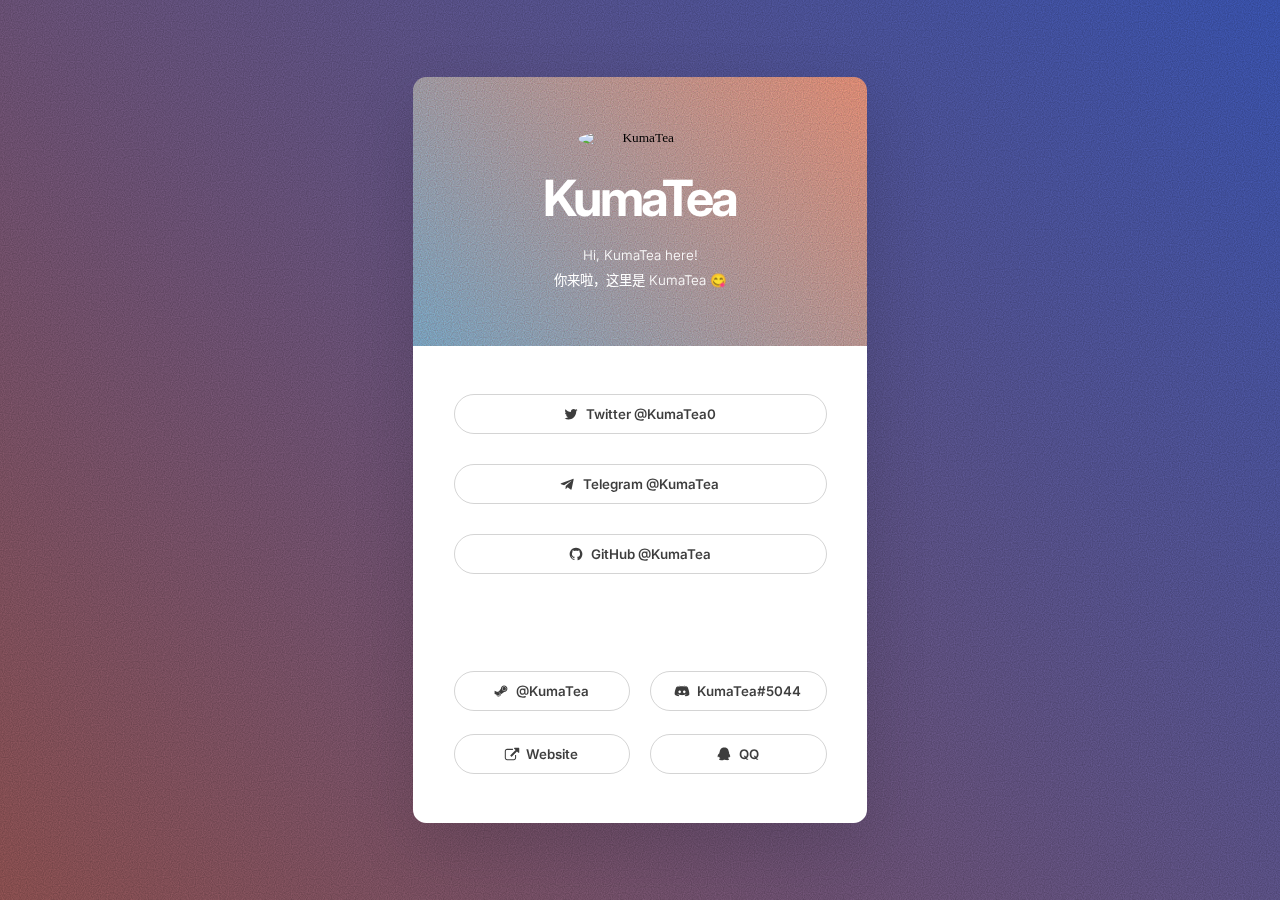
==== index.html @ 09ef8b60 "switch to portal" ====
<!DOCTYPE HTML>
<html lang="zh-cn">
<head>
  <title>KumaTea</title>
  <meta charset="utf-8"/>
  <meta name="viewport" content="width=device-width,initial-scale=1,user-scalable=no"/>
  <meta name="description" content="KumaTea's Homepage"/>
  <meta name="theme-color" content="#425FC7">
  <meta property="og:site_name" content="KumaTea"/>
  <meta property="og:title" content="KumaTea"/>
  <meta property="og:type" content="website"/>
  <meta property="og:description" content="KumaTea's Homepage"/>
  <meta property="og:image" content="res/card.jpg"/>
  <meta property="og:image:type" content="image/jpeg"/>
  <meta property="og:image:width" content="1280"/>
  <meta property="og:image:height" content="800"/>
  <meta property="og:url" content="https://maku.ml/"/>
  <meta property="twitter:card" content="summary_large_image"/>
  <link rel="apple-touch-icon" sizes="320x320" href="res/avatar.png"/>
  <link rel="apple-touch-icon-precomposed" sizes="320x320" href="res/avatar.png"/>
  <link rel="icon" type="image/png" sizes="320x320" href="res/avatar.png"/>
  <link rel="shortcut icon" href="res/favicon.ico"/>
  <link href="https://fonts.googleapis.com/css?family=Inter:600,600italic,700,700italic,300,300italic,400,400italic" rel="stylesheet" type="text/css"/>
  <link href="res/carrd.css" rel="stylesheet" type="text/css"/>
  <noscript>
    <style>
        body {
            overflow: auto !important;
        }

        body:after {
            display: none !important;
        }

        #main > .inner {
            opacity: 1.0 !important;
        }

        #main {
            opacity: 1.0 !important;
            -moz-transform: none !important;
            -webkit-transform: none !important;
            -ms-transform: none !important;
            transform: none !important;
            -moz-transition: none !important;
            -webkit-transition: none !important;
            -ms-transition: none !important;
            transition: none !important;
            -moz-filter: none !important;
            -webkit-filter: none !important;
            -ms-filter: none !important;
            filter: none !important;
        }
    </style>
  </noscript>
</head>
<body class="is-loading">
<svg xmlns="http://www.w3.org/2000/svg" version="1.1" xmlns:xlink="http://www.w3.org/1999/xlink" viewBox="0 0 40 40" display="none" width="0" height="0">
  <symbol id="icon-a3c" viewBox="0 0 40 40">
    <path d="M30.1,22.8c-0.1-0.1-0.3-0.2-0.5-0.2h-1.3c-0.2,0-0.3,0.1-0.5,0.2c-0.1,0.1-0.2,0.3-0.2,0.5v6.4c0,0.9-0.3,1.6-0.9,2.3 c-0.6,0.6-1.4,0.9-2.3,0.9H7.8c-0.9,0-1.6-0.3-2.3-0.9c-0.6-0.6-0.9-1.4-0.9-2.3V12.9c0-0.9,0.3-1.6,0.9-2.3C6.1,10,6.9,9.7,7.8,9.7 h14.1c0.2,0,0.3-0.1,0.5-0.2c0.1-0.1,0.2-0.3,0.2-0.5V7.8c0-0.2-0.1-0.3-0.2-0.5c-0.1-0.1-0.3-0.2-0.5-0.2H7.8c-1.6,0-3,0.6-4.1,1.7 S2,11.3,2,12.9v16.7c0,1.6,0.6,3,1.7,4.1c1.1,1.1,2.5,1.7,4.1,1.7h16.7c1.6,0,3-0.6,4.1-1.7c1.1-1.1,1.7-2.5,1.7-4.1v-6.4 C30.3,23,30.2,22.9,30.1,22.8z M37.6,5c-0.3-0.3-0.6-0.4-0.9-0.4H26.4c-0.3,0-0.6,0.1-0.9,0.4s-0.4,0.6-0.4,0.9s0.1,0.6,0.4,0.9 l3.5,3.5L16,23.4c-0.1,0.1-0.2,0.3-0.2,0.5s0.1,0.3,0.2,0.5l2.3,2.3c0.1,0.1,0.3,0.2,0.5,0.2c0.2,0,0.3-0.1,0.5-0.2l13.1-13.1 l3.5,3.5c0.3,0.3,0.6,0.4,0.9,0.4c0.3,0,0.6-0.1,0.9-0.4s0.4-0.6,0.4-0.9V5.9C38,5.5,37.9,5.2,37.6,5z"/>
  </symbol>
  <symbol id="icon-93f" viewBox="0 0 40 40">
    <path d="M28.8,33.3c0,0-1.1-1.4-2.1-2.6c4.1-1.2,5.7-3.8,5.7-3.8c-1.3,0.9-2.5,1.5-3.6,1.9c-1.6,0.7-3.1,1.1-4.6,1.4 c-3,0.6-5.8,0.4-8.2,0c-1.8-0.3-3.3-0.9-4.6-1.4c-0.7-0.3-1.5-0.6-2.3-1.1c-0.1-0.1-0.2-0.1-0.3-0.2c-0.1,0-0.1-0.1-0.1-0.1 c-0.6-0.3-0.9-0.5-0.9-0.5s1.5,2.5,5.5,3.7c-0.9,1.2-2.1,2.6-2.1,2.6c-7-0.2-9.6-4.8-9.6-4.8c0-10.1,4.5-18.4,4.5-18.4 c4.5-3.4,8.9-3.3,8.9-3.3l0.3,0.4c-5.7,1.6-8.3,4.1-8.3,4.1s0.7-0.4,1.9-0.9c3.4-1.5,6.1-1.9,7.2-2c0.2,0,0.3-0.1,0.5-0.1 C18.6,8.1,20.7,8,23,8.3c3,0.3,6.2,1.2,9.5,3c0,0-2.5-2.4-7.9-4l0.4-0.5c0,0,4.3-0.1,8.9,3.3c0,0,4.5,8.2,4.5,18.4 C38.5,28.5,35.8,33.1,28.8,33.3z M14.2,18.6c-1.8,0-3.2,1.6-3.2,3.5s1.5,3.5,3.2,3.5c1.8,0,3.2-1.6,3.2-3.5 C17.4,20.1,16,18.6,14.2,18.6z M25.7,18.6c-1.8,0-3.2,1.6-3.2,3.5s1.5,3.5,3.2,3.5c1.8,0,3.2-1.6,3.2-3.5S27.5,18.6,25.7,18.6z"/>
  </symbol>
  <symbol id="icon-907" viewBox="0 0 40 40">
    <path d="M36,20.3c0,3.5-1,6.6-3.1,9.4c-2,2.8-4.7,4.7-7.9,5.8c-0.4,0.1-0.6,0-0.8-0.1c-0.2-0.2-0.3-0.4-0.3-0.6v-4.4 c0-1.3-0.4-2.3-1.1-3c0.8-0.1,1.5-0.2,2.1-0.4c0.6-0.2,1.3-0.4,2-0.8c0.7-0.4,1.2-0.8,1.7-1.4c0.5-0.5,0.8-1.3,1.1-2.2 s0.4-2,0.4-3.1c0-1.7-0.5-3.1-1.6-4.3c0.5-1.3,0.5-2.7-0.2-4.2c-0.4-0.1-1,0-1.7,0.2c-0.7,0.3-1.4,0.6-1.9,0.9L24,12.5 c-1.3-0.4-2.6-0.5-4-0.5s-2.7,0.2-4,0.5c-0.2-0.2-0.5-0.3-0.9-0.6c-0.4-0.2-0.9-0.5-1.7-0.8c-0.8-0.3-1.4-0.4-1.8-0.3 c-0.6,1.6-0.7,3-0.1,4.2c-1.1,1.2-1.6,2.6-1.6,4.3c0,1.2,0.1,2.2,0.4,3.1s0.6,1.6,1.1,2.2s1,1,1.7,1.4c0.7,0.4,1.3,0.6,2,0.8 c0.6,0.2,1.3,0.3,2.1,0.4c-0.6,0.5-0.9,1.2-1,2.1c-0.3,0.1-0.6,0.2-0.9,0.3c-0.3,0.1-0.7,0.1-1.2,0.1c-0.5,0-0.9-0.1-1.4-0.4 c-0.5-0.3-0.8-0.7-1.2-1.3c-0.3-0.4-0.6-0.8-1-1.1c-0.4-0.3-0.8-0.4-1-0.5L9,26.5c-0.3,0-0.5,0-0.6,0.1c-0.1,0.1-0.1,0.1-0.1,0.2 c0,0.1,0.1,0.2,0.2,0.3c0.1,0.1,0.2,0.2,0.3,0.2l0.1,0.1c0.3,0.1,0.6,0.4,0.9,0.8s0.5,0.7,0.7,1.1l0.2,0.5c0.2,0.5,0.5,1,0.9,1.3 c0.4,0.3,0.9,0.5,1.4,0.6c0.5,0.1,1,0.1,1.4,0.1c0.5,0,0.9,0,1.2-0.1l0.5-0.1c0,0.5,0,1.1,0,1.9c0,0.7,0,1.1,0,1.1 c0,0.2-0.1,0.5-0.3,0.6c-0.2,0.2-0.5,0.2-0.8,0.1c-3.2-1.1-5.8-3-7.9-5.8S4,23.8,4,20.3c0-2.9,0.7-5.6,2.1-8S9.5,7.8,12,6.4 s5.1-2.1,8-2.1s5.6,0.7,8,2.1s4.4,3.4,5.8,5.8S36,17.4,36,20.3L36,20.3z"/>
  </symbol>
  <symbol id="icon-92c" viewBox="0 0 40 40">
    <path d="M8.4,18c-0.1-0.2-0.1-0.5-0.1-0.9c0-0.2,0.1-0.5,0.2-0.9s0.3-0.6,0.4-0.8c0-0.3,0-0.6,0.1-0.9c0.1-0.4,0.2-0.6,0.4-0.8 c0-1.7,0.6-3.4,1.7-5.2s2.4-3,3.9-3.7c1.7-0.8,3.6-1.2,5.8-1.2c1.6,0,3.2,0.3,4.8,1c0.6,0.3,1.1,0.5,1.6,0.9c0.5,0.3,0.9,0.7,1.3,1 c0.4,0.3,0.7,0.8,1,1.2c0.3,0.5,0.5,0.9,0.8,1.3c0.2,0.4,0.4,0.9,0.6,1.5s0.3,1.1,0.5,1.6c0.1,0.5,0.3,1.1,0.4,1.8l0,0.1 c0.7,1,1,1.9,1,2.7c0,0.2-0.1,0.4-0.2,0.7s-0.2,0.5-0.2,0.7c0,0,0,0,0,0.1c0,0,0,0.1,0.1,0.1s0,0.1,0,0.1c0.9,1.4,1.6,2.6,2.2,3.8 s0.8,2.4,0.8,3.7c0,0.5-0.1,1.1-0.3,1.8s-0.6,1-1,1c-0.1,0-0.2,0-0.3-0.1c-0.1-0.1-0.2-0.2-0.3-0.3s-0.2-0.3-0.3-0.5 c-0.1-0.2-0.2-0.3-0.3-0.5c-0.1-0.1-0.1-0.3-0.2-0.5s-0.1-0.3-0.2-0.3c0,0,0,0-0.1,0l-0.1,0.1c-0.7,1.8-1.5,3.2-2.4,4 c0.2,0.2,0.6,0.5,1.1,0.7s0.9,0.5,1.2,0.7c0.3,0.3,0.5,0.7,0.6,1.2c0,0,0,0.1-0.1,0.3c0,0.1-0.1,0.3-0.1,0.3 c-0.8,1.2-2.6,1.7-5.4,1.7c-0.6,0-1.3-0.1-2-0.2c-0.7-0.1-1.3-0.2-1.8-0.4s-1.1-0.3-1.9-0.5c-0.2-0.1-0.3-0.1-0.4-0.1 c-0.2,0-0.4-0.1-0.8-0.1c-0.4,0-0.6,0-0.7,0c-0.5,0.5-1.2,0.9-2.3,1.2s-2,0.4-3,0.4c-0.4,0-0.8,0-1.2,0c-0.4,0-1-0.1-1.7-0.2 c-0.7-0.1-1.3-0.2-1.8-0.4c-0.5-0.2-0.9-0.4-1.3-0.7c-0.4-0.3-0.6-0.7-0.6-1.1c0-0.5,0.1-0.8,0.2-1.1s0.4-0.5,0.7-0.9 c0.1,0,0.4-0.1,0.7-0.2c0.4-0.1,0.6-0.2,0.9-0.2c0,0,0.1,0,0.3,0c0,0,0,0,0-0.1l0-0.1c-0.6-0.1-1.2-0.8-1.9-1.9s-1.1-2.1-1.3-2.8 l-0.1-0.1c0,0-0.1,0.1-0.2,0.4c-0.2,0.5-0.5,0.9-1,1.3s-0.9,0.6-1.4,0.7h0c0,0-0.1,0-0.1-0.1c0-0.1-0.1-0.1-0.1-0.1 c-0.3-0.6-0.4-1.2-0.4-1.8C3.9,23,5.4,20.2,8.4,18L8.4,18z"/>
  </symbol>
  <symbol id="icon-923" viewBox="0 0 40 40">
    <path d="M32.3,14.4c0,1.2-0.4,2.2-1.3,3.1s-1.9,1.3-3.1,1.3s-2.2-0.4-3.1-1.3c-0.9-0.9-1.3-1.9-1.3-3.1s0.4-2.2,1.3-3.1 c0.9-0.9,1.9-1.3,3.1-1.3s2.2,0.4,3.1,1.3S32.3,13.2,32.3,14.4z M18.5,27.6c0-1.2-0.4-2.3-1.3-3.2c-0.9-0.9-1.9-1.3-3.2-1.3 c-0.3,0-0.6,0-1,0.1l1.9,0.8c0.9,0.4,1.6,1,2,1.9c0.4,0.9,0.4,1.8,0,2.7c-0.4,0.9-1,1.6-1.9,1.9c-0.9,0.4-1.8,0.4-2.7,0 c-0.3-0.1-0.6-0.2-1.1-0.4c-0.5-0.2-0.9-0.3-1.1-0.4c0.4,0.7,0.9,1.3,1.6,1.7c0.7,0.4,1.5,0.7,2.3,0.7c1.2,0,2.3-0.4,3.2-1.3 C18.1,29.9,18.5,28.9,18.5,27.6L18.5,27.6z M33.3,14.4c0-1.5-0.5-2.8-1.6-3.8C30.7,9.5,29.4,9,27.9,9c-1.5,0-2.8,0.5-3.9,1.6 c-1.1,1.1-1.6,2.3-1.6,3.8c0,1.5,0.5,2.8,1.6,3.9c1.1,1.1,2.4,1.6,3.9,1.6c1.5,0,2.8-0.5,3.8-1.6C32.8,17.2,33.3,15.9,33.3,14.4z M36,14.4c0,2.2-0.8,4.2-2.4,5.7c-1.6,1.6-3.5,2.4-5.7,2.4l-7.8,5.7c-0.1,1.5-0.8,2.8-1.9,3.9s-2.5,1.6-4.1,1.6 c-1.4,0-2.7-0.5-3.8-1.4s-1.8-2-2.1-3.4L4,27.3v-7.7l6.9,2.8c0.9-0.6,2-0.9,3.1-0.9c0.2,0,0.4,0,0.6,0l5.1-7.3 c0-2.2,0.8-4.1,2.4-5.7s3.5-2.4,5.7-2.4c2.2,0,4.2,0.8,5.7,2.4C35.2,10.3,36,12.2,36,14.4z"/>
  </symbol>
  <symbol id="icon-944" viewBox="0 0 40 40">
    <path d="M34,9.6l-4.9,22.9c-0.3,1.6-1.3,2-2.7,1.2L19,28.3l-3.6,3.5c-0.3,0.4-0.7,0.8-1.5,0.8l0.4-7.6l0,0l-0.1,0 l13.9-12.4c0.7-0.6-0.1-0.8-0.9-0.3L10.2,22.9l-7.4-2.3c-1.7-0.4-1.7-1.6,0.3-2.3l28.8-11C33.2,6.7,34.5,7.6,34,9.6z"/>
  </symbol>
  <symbol id="icon-905" viewBox="0 0 40 40">
    <path d="M36.3,10.2c-1,1.3-2.1,2.5-3.4,3.5c0,0.2,0,0.4,0,1c0,1.7-0.2,3.6-0.9,5.3c-0.6,1.7-1.2,3.5-2.4,5.1 c-1.1,1.5-2.3,3.1-3.7,4.3c-1.4,1.2-3.3,2.3-5.3,3c-2.1,0.8-4.2,1.2-6.6,1.2c-3.6,0-7-1-10.2-3c0.4,0,1.1,0.1,1.5,0.1 c3.1,0,5.9-1,8.2-2.9c-1.4,0-2.7-0.4-3.8-1.3c-1.2-1-1.9-2-2.2-3.3c0.4,0.1,1,0.1,1.2,0.1c0.6,0,1.2-0.1,1.7-0.2 c-1.4-0.3-2.7-1.1-3.7-2.3s-1.4-2.6-1.4-4.2v-0.1c1,0.6,2,0.9,3,0.9c-1-0.6-1.5-1.3-2.2-2.4c-0.6-1-0.9-2.1-0.9-3.3s0.3-2.3,1-3.4 c1.5,2.1,3.6,3.6,6,4.9s4.9,2,7.6,2.1c-0.1-0.6-0.1-1.1-0.1-1.4c0-1.8,0.8-3.5,2-4.7c1.2-1.2,2.9-2,4.7-2c2,0,3.6,0.8,4.8,2.1 c1.4-0.3,2.9-0.9,4.2-1.5c-0.4,1.5-1.4,2.7-2.9,3.6C33.8,11.2,35.1,10.9,36.3,10.2L36.3,10.2z"/>
  </symbol>
</svg>
<div id="wrapper">
  <div id="main">
    <div class="inner">
      <div id="container01" class="container default full">
        <div class="wrapper">
          <div class="inner">
            <div id="image01" class="image"><img src="res/avatar.jpg" alt="KumaTea"/>
            </div>
            <h1 id="text01">KumaTea</h1>
            <p id="text02"><span>Hi, KumaTea here!</span><br/> <span>你来啦，这里是 KumaTea 😋</span></p></div>
        </div>
      </div>
      <div id="container03" class="container default full">
        <div class="wrapper">
          <div class="inner">
            <ul id="buttons02" class="style1 buttons">
              <li><a href="https://twitter.com/KumaTea0" target="_blank" class="button n01">
                <svg>
                  <use xlink:href="#icon-905"></use>
                </svg>
                <span class="label">Twitter @KumaTea0</span></a></li>
            </ul>
            <ul id="buttons01" class="style1 buttons">
              <li><a href="tg.html" target="_blank" class="button n01">
                <svg>
                  <use xlink:href="#icon-944"></use>
                </svg>
                <span class="label">Telegram @KumaTea</span></a></li>
            </ul>
            <ul id="buttons03" class="style1 buttons">
              <li><a href="https://github.com/KumaTea" target="_blank" class="button n01">
                <svg>
                  <use xlink:href="#icon-907"></use>
                </svg>
                <span class="label">GitHub @KumaTea</span></a></li>
            </ul>
          </div>
        </div>
      </div>
      <div id="container02" class="container columns full">
        <div class="wrapper">
          <div class="inner">
            <div>
              <ul id="buttons04" class="style1 buttons">
                <li><a href="https://steamcommunity.com/id/KumaTea" target="_blank" class="button n01">
                  <svg>
                    <use xlink:href="#icon-923"></use>
                  </svg>
                  <span class="label">@KumaTea</span></a></li>
              </ul>
              <ul id="buttons07" class="style1 buttons">
                <li><a href="https://www.maku.ml" target="_blank" class="button n01">
                  <svg>
                    <use xlink:href="#icon-a3c"></use>
                  </svg>
                  <span class="label">Website</span></a></li>
              </ul>
            </div>
            <div>
              <ul id="buttons05" class="style1 buttons">
                <li><a href="https://discord.com/app" target="_blank" class="button n01">
                  <svg>
                    <use xlink:href="#icon-93f"></use>
                  </svg>
                  <span class="label">KumaTea#5044</span></a></li>
              </ul>
              <ul id="buttons06" class="style1 buttons">
                <li><a href="https://qq.maku.ml/" target="_blank" class="button n01">
                  <svg>
                    <use xlink:href="#icon-92c"></use>
                  </svg>
                  <span class="label">QQ</span></a></li>
              </ul>
            </div>
          </div>
        </div>
      </div>
      <!--  <p id="credits"><a href="https://carrd.co">( Made with Carrd )</a></p> -->
    </div>
  </div>
</div>
<script src="res/carrd.js"></script>
</body>
</html>
---- res/carrd.css ----
html, body, div, span, applet, object, iframe, h1, h2, h3, h4, h5, h6, p, blockquote, pre, a, abbr, acronym, address, big, cite, code, del, dfn, em, img, ins, kbd, q, s, samp, small, strike, strong, sub, sup, tt, var, b, u, i, center, dl, dt, dd, ol, ul, li, fieldset, form, label, legend, table, caption, tbody, tfoot, thead, tr, th, td, article, aside, canvas, details, embed, figure, figcaption, footer, header, hgroup, menu, nav, output, ruby, section, summary, time, mark, audio, video {
        margin: 0;
        padding: 0;
        border: 0;
        font-size: 100%;
        font: inherit;
        vertical-align: baseline;
    }

    article, aside, details, figcaption, figure, footer, header, hgroup, menu, nav, section {
        display: block;
    }

    body {
        line-height: 1;
    }

    ol, ul {
        list-style: none;
    }

    blockquote, q {
        quotes: none;
    }

    blockquote:before, blockquote:after, q:before, q:after {
        content: '';
        content: none;
    }

    table {
        border-collapse: collapse;
        border-spacing: 0;
    }

    body {
        -webkit-text-size-adjust: none
    }

    mark {
        background-color: transparent;
        color: inherit
    }

    input::-moz-focus-inner {
        border: 0;
        padding: 0
    }

    input[type="text"], input[type="email"], select, textarea {
        -moz-appearance: none;
        -webkit-appearance: none;
        -ms-appearance: none;
        appearance: none
    }

    *, *:before, *:after {
        box-sizing: border-box;
    }

    body {
        min-width: 320px;
        min-height: 100vh;
        line-height: 1.0;
        word-wrap: break-word;
        overflow-x: hidden;
    }

    u {
        text-decoration: underline;
    }

    strong {
        color: inherit;
        font-weight: bolder;
    }

    em {
        font-style: italic;
    }

    code {
        font-family: 'Lucida Console', 'Courier New', monospace;
        font-weight: normal;
        text-indent: 0;
        letter-spacing: 0;
        font-size: 0.9em;
        margin: 0 0.25em;
        padding: 0.25em 0.5em;
        background-color: rgba(144, 144, 144, 0.25);
        border-radius: 0.25em;
    }

    mark {
        background-color: rgba(144, 144, 144, 0.25);
    }

    a {
        -moz-transition: color 0.25s ease, background-color 0.25s ease, border-color 0.25s ease;
        -webkit-transition: color 0.25s ease, background-color 0.25s ease, border-color 0.25s ease;
        -ms-transition: color 0.25s ease, background-color 0.25s ease, border-color 0.25s ease;
        transition: color 0.25s ease, background-color 0.25s ease, border-color 0.25s ease;
        color: inherit;
        text-decoration: underline;
    }

    s {
        text-decoration: line-through;
    }

    body:before {
        content: '';
        display: block;
        background-attachment: scroll;
        position: fixed;
        top: 0;
        left: 0;
        width: 100vw;
        height: 100vh;
        z-index: 0;
        -moz-pointer-events: none;
        -webkit-pointer-events: none;
        -ms-pointer-events: none;
        pointer-events: none;
        -moz-transform: scale(1);
        -webkit-transform: scale(1);
        -ms-transform: scale(1);
        transform: scale(1);
        background-image: url('data:image/svg+xml;charset=utf8,%3Csvg%20viewBox%3D%220%200%20512%20512%22%20width%3D%22512%22%20height%3D%22512%22%20version%3D%221.1%22%20xmlns%3D%22http%3A%2F%2Fwww.w3.org%2F2000%2Fsvg%22%3E%3Cfilter%20id%3D%22noise%22%3E%3CfeTurbulence%20type%3D%22fractalNoise%22%20baseFrequency%3D%220.875%22%20result%3D%22noise%22%20%2F%3E%3CfeColorMatrix%20type%3D%22matrix%22%20values%3D%220%200%200%200%200%200%200%200%200%200%200%200%200%200%200%200%200%200%200.328125%200%22%20%2F%3E%3C%2Ffilter%3E%3Crect%20filter%3D%22url%28%23noise%29%22%20x%3D%220%22%20y%3D%220%22%20width%3D%22512%22%20height%3D%22512%22%20fill%3D%22transparent%22%20opacity%3D%221%22%20%2F%3E%3C%2Fsvg%3E'), linear-gradient(45deg, #A15C5C 0%, #425FC7 100%);
        background-size: 512px, auto;
        background-position: center, 0% 0%;
        background-repeat: repeat, repeat;
    }

    body:after {
        display: block;
        content: '';
        position: fixed;
        top: 0;
        left: 0;
        width: 100%;
        height: 100%;
        background-color: #3D4A59;
        z-index: 1;
        opacity: 0;
        visibility: hidden;
        -moz-transition: opacity 1s ease-in-out 0s, visibility 1s 0s;
        -webkit-transition: opacity 1s ease-in-out 0s, visibility 1s 0s;
        -ms-transition: opacity 1s ease-in-out 0s, visibility 1s 0s;
        transition: opacity 1s ease-in-out 0s, visibility 1s 0s;
        -moz-transform: scale(1);
        -webkit-transform: scale(1);
        -ms-transform: scale(1);
        transform: scale(1);
    }

    body.is-loading:after {
        opacity: 1;
        visibility: visible;
    }

    html {
        font-size: 14pt;
    }

    #wrapper {
        -webkit-overflow-scrolling: touch;
        display: flex;
        -moz-flex-direction: column;
        -webkit-flex-direction: column;
        -ms-flex-direction: column;
        flex-direction: column;
        -moz-align-items: center;
        -webkit-align-items: center;
        -ms-align-items: center;
        align-items: center;
        -moz-justify-content: center;
        -webkit-justify-content: center;
        -ms-justify-content: center;
        justify-content: center;
        min-height: 100vh;
        position: relative;
        z-index: 2;
        overflow: hidden;
        padding: 1.5rem 1.5rem 1.5rem 1.5rem;
    }

    #main {
        display: flex;
        position: relative;
        max-width: 100%;
        z-index: 1;
        -moz-align-items: center;
        -webkit-align-items: center;
        -ms-align-items: center;
        align-items: center;
        -moz-justify-content: center;
        -webkit-justify-content: center;
        -ms-justify-content: center;
        justify-content: center;
        -moz-flex-grow: 0;
        -webkit-flex-grow: 0;
        -ms-flex-grow: 0;
        flex-grow: 0;
        -moz-flex-shrink: 0;
        -webkit-flex-shrink: 0;
        -ms-flex-shrink: 0;
        flex-shrink: 0;
        text-align: left;
        background-color: transparent;
        box-shadow: 0rem 1.75rem 4.875rem 0rem rgba(0, 0, 0, 0.122);
        border-radius: 1rem 1rem 1rem 1rem;
        -moz-transition: opacity 1s ease 0s, -moz-transform 1s ease 0s;
        -webkit-transition: opacity 1s ease 0s, -webkit-transform 1s ease 0s;
        -ms-transition: opacity 1s ease 0s, -ms-transform 1s ease 0s;
        transition: opacity 1s ease 0s, transform 1s ease 0s;
    }

    #main > .inner {
        position: relative;
        z-index: 1;
        border-radius: inherit;
        padding: 3rem 3rem;
        max-width: 100%;
        width: 34rem;
    }

    #main > .inner > * {
        margin-top: 0rem;
        margin-bottom: 0rem;
    }

    #main > .inner > :first-child {
        margin-top: 0 !important;
    }

    #main > .inner > :last-child {
        margin-bottom: 0 !important;
    }

    #main > .inner > .full {
        margin-left: calc(-3rem);
        width: calc(100% + 6rem + 0.4725px);
        max-width: calc(100% + 6rem + 0.4725px);
    }

    #main > .inner > .full:first-child {
        margin-top: -3rem !important;
        border-top-left-radius: inherit;
        border-top-right-radius: inherit;
    }

    #main > .inner > .full:last-child {
        margin-bottom: -3rem !important;
        border-bottom-left-radius: inherit;
        border-bottom-right-radius: inherit;
    }

    #main > .inner > .full.screen {
        width: 100vw;
        max-width: 100vw;
        position: relative;
        border-radius: 0 !important;
        left: 50%;
        right: auto;
        margin-left: -50vw;
    }

    body.is-loading #main {
        opacity: 0;
        -moz-transform: translateY(1.5rem);
        -webkit-transform: translateY(1.5rem);
        -ms-transform: translateY(1.5rem);
        transform: translateY(1.5rem);
    }

    body.is-instant #main, body.is-instant #main > .inner > *, body.is-instant #main > .inner > section > * {
        -moz-transition: none !important;
        -webkit-transition: none !important;
        -ms-transition: none !important;
        transition: none !important;
    }

    body.is-instant:after {
        display: none !important;
        -moz-transition: none !important;
        -webkit-transition: none !important;
        -ms-transition: none !important;
        transition: none !important;
    }

    .container {
        position: relative;
    }

    .container > .wrapper {
        vertical-align: top;
        position: relative;
        max-width: 100%;
        border-radius: inherit;
    }

    .container > .wrapper > .inner {
        vertical-align: top;
        position: relative;
        max-width: 100%;
        border-radius: inherit;
    }

    #main .container.full:first-child > .wrapper {
        border-top-left-radius: inherit;
        border-top-right-radius: inherit;
    }

    #main .container.full:last-child > .wrapper {
        border-bottom-left-radius: inherit;
        border-bottom-right-radius: inherit;
    }

    #main .container.full:first-child > .wrapper > .inner {
        border-top-left-radius: inherit;
        border-top-right-radius: inherit;
    }

    #main .container.full:last-child > .wrapper > .inner {
        border-bottom-left-radius: inherit;
        border-bottom-right-radius: inherit;
    }

    #container01 > .wrapper > .inner {
        text-align: center;
        padding: 4rem 3rem;
    }

    #container01 {
        display: flex;
        width: 100%;
        -moz-align-items: center;
        -webkit-align-items: center;
        -ms-align-items: center;
        align-items: center;
        -moz-justify-content: center;
        -webkit-justify-content: center;
        -ms-justify-content: center;
        justify-content: center;
        background-image: url('data:image/svg+xml;charset=utf8,%3Csvg%20viewBox%3D%220%200%20512%20512%22%20width%3D%22512%22%20height%3D%22512%22%20version%3D%221.1%22%20xmlns%3D%22http%3A%2F%2Fwww.w3.org%2F2000%2Fsvg%22%3E%3Cfilter%20id%3D%22noise%22%3E%3CfeTurbulence%20type%3D%22fractalNoise%22%20baseFrequency%3D%220.875%22%20result%3D%22noise%22%20%2F%3E%3CfeColorMatrix%20type%3D%22matrix%22%20values%3D%220.2890625%200%200%200%200%200%200.125%200%200%200%200%200%200.125%200%200%200%200%200%200.52734375%200%22%20%2F%3E%3C%2Ffilter%3E%3Crect%20filter%3D%22url%28%23noise%29%22%20x%3D%220%22%20y%3D%220%22%20width%3D%22512%22%20height%3D%22512%22%20fill%3D%22transparent%22%20opacity%3D%221%22%20%2F%3E%3C%2Fsvg%3E'), linear-gradient(45deg, #7DBEE3 0%, #FFA082 100%);
        background-size: 512px, cover;
        background-position: center, 0% 0%;
        background-repeat: repeat, repeat;
    }

    #container01 > .wrapper {
        width: 100%;
        max-width: 34rem;
    }

    #container01.default > .wrapper > .inner > * {
        margin-top: 1.25rem;
        margin-bottom: 1.25rem;
    }

    #container01.default > .wrapper > .inner > *:first-child {
        margin-top: 0 !important;
    }

    #container01.default > .wrapper > .inner > *:last-child {
        margin-bottom: 0 !important;
    }

    #container01.columns > .wrapper > .inner {
        -moz-flex-wrap: wrap;
        -webkit-flex-wrap: wrap;
        -ms-flex-wrap: wrap;
        flex-wrap: wrap;
        display: flex;
        -moz-align-items: flex-start;
        -webkit-align-items: flex-start;
        -ms-align-items: flex-start;
        align-items: flex-start;
    }

    #container01.columns > .wrapper > .inner > * {
        -moz-flex-shrink: 0;
        -webkit-flex-shrink: 0;
        -ms-flex-shrink: 0;
        flex-shrink: 0;
        -moz-flex-grow: 0;
        -webkit-flex-grow: 0;
        -ms-flex-grow: 0;
        flex-grow: 0;
        max-width: 100%;
        padding: 0 0 0 2rem;
    }

    #container01.columns > .wrapper > .inner > * > * {
        margin-top: 1.25rem;
        margin-bottom: 1.25rem;
    }

    #container01.columns > .wrapper > .inner > * > *:first-child {
        margin-top: 0 !important;
    }

    #container01.columns > .wrapper > .inner > * > *:last-child {
        margin-bottom: 0 !important;
    }

    #container01.columns > .wrapper > .inner > *:first-child {
        margin-left: -2rem;
    }

    #container01.default > .wrapper > .inner > .full {
        margin-left: calc(-3rem);
        width: calc(100% + 6rem + 0.4725px);
        max-width: none;
    }

    #container01.default > .wrapper > .inner > .full:first-child {
        margin-top: -4rem !important;
        border-top-left-radius: inherit;
        border-top-right-radius: inherit;
    }

    #container01.default > .wrapper > .inner > .full:last-child {
        margin-bottom: -4rem !important;
        border-bottom-left-radius: inherit;
        border-bottom-right-radius: inherit;
    }

    #container01.columns > .wrapper > .inner > div > .full {
        margin-left: calc(-1rem);
        width: calc(100% + 2rem + 0.4725px);
        max-width: none;
    }

    #container01.columns > .wrapper > .inner > div:first-child > .full {
        margin-left: calc(-3rem);
        width: calc(100% + 4rem + 0.4725px);
    }

    #container01.columns > .wrapper > .inner > div:last-child > .full {
        width: calc(100% + 4rem + 0.4725px);
    }

    #container01.columns > .wrapper > .inner > div > .full:first-child {
        margin-top: calc(-4rem) !important;
    }

    #container01.columns > .wrapper > .inner > div > .full:last-child {
        margin-bottom: calc(-4rem) !important;
    }

    #container01.columns > .wrapper > .inner > div:first-child, #container01.columns > .wrapper > .inner > div:first-child > .full:first-child {
        border-top-left-radius: inherit;
    }

    #container01.columns > .wrapper > .inner > div:last-child, #container01.columns > .wrapper > .inner > div:last-child > .full:first-child {
        border-top-right-radius: inherit;
    }

    #container01.columns > .wrapper > .inner > .full {
        align-self: stretch;
    }

    #container01.columns > .wrapper > .inner > .full:first-child {
        border-top-left-radius: inherit;
        border-bottom-left-radius: inherit;
    }

    #container01.columns > .wrapper > .inner > .full:last-child {
        border-top-right-radius: inherit;
        border-bottom-right-radius: inherit;
    }

    #container01.columns > .wrapper > .inner > .full > .full:first-child:last-child {
        height: calc(100% + 8rem);
        border-radius: inherit;
    }

    #container01.columns > .wrapper > .inner > .full > .full:first-child:last-child > * {
        position: absolute;
        width: 100%;
        height: 100%;
        border-radius: inherit;
    }

    #container01.columns > .wrapper > .inner > .full > .full:first-child:last-child > * > * {
        height: 100%;
        border-radius: inherit;
    }

    #container03 > .wrapper > .inner {
        padding: 3rem 3rem;
    }

    #container03 {
        display: flex;
        width: 100%;
        -moz-align-items: center;
        -webkit-align-items: center;
        -ms-align-items: center;
        align-items: center;
        -moz-justify-content: center;
        -webkit-justify-content: center;
        -ms-justify-content: center;
        justify-content: center;
        background-color: #FFFFFF;
    }

    #container03 > .wrapper {
        width: 100%;
        max-width: 34rem;
    }

    #container03.default > .wrapper > .inner > * {
        margin-top: 1rem;
        margin-bottom: 1rem;
    }

    #container03.default > .wrapper > .inner > *:first-child {
        margin-top: 0 !important;
    }

    #container03.default > .wrapper > .inner > *:last-child {
        margin-bottom: 0 !important;
    }

    #container03.columns > .wrapper > .inner {
        -moz-flex-wrap: wrap;
        -webkit-flex-wrap: wrap;
        -ms-flex-wrap: wrap;
        flex-wrap: wrap;
        display: flex;
        -moz-align-items: flex-start;
        -webkit-align-items: flex-start;
        -ms-align-items: flex-start;
        align-items: flex-start;
    }

    #container03.columns > .wrapper > .inner > * {
        -moz-flex-shrink: 0;
        -webkit-flex-shrink: 0;
        -ms-flex-shrink: 0;
        flex-shrink: 0;
        -moz-flex-grow: 0;
        -webkit-flex-grow: 0;
        -ms-flex-grow: 0;
        flex-grow: 0;
        max-width: 100%;
        padding: 0 0 0 1.25rem;
    }

    #container03.columns > .wrapper > .inner > * > * {
        margin-top: 1rem;
        margin-bottom: 1rem;
    }

    #container03.columns > .wrapper > .inner > * > *:first-child {
        margin-top: 0 !important;
    }

    #container03.columns > .wrapper > .inner > * > *:last-child {
        margin-bottom: 0 !important;
    }

    #container03.columns > .wrapper > .inner > *:first-child {
        margin-left: -1.25rem;
    }

    #container03.default > .wrapper > .inner > .full {
        margin-left: calc(-3rem);
        width: calc(100% + 6rem + 0.4725px);
        max-width: none;
    }

    #container03.default > .wrapper > .inner > .full:first-child {
        margin-top: -3rem !important;
        border-top-left-radius: inherit;
        border-top-right-radius: inherit;
    }

    #container03.default > .wrapper > .inner > .full:last-child {
        margin-bottom: -3rem !important;
        border-bottom-left-radius: inherit;
        border-bottom-right-radius: inherit;
    }

    #container03.columns > .wrapper > .inner > div > .full {
        margin-left: calc(-0.625rem);
        width: calc(100% + 1.25rem + 0.4725px);
        max-width: none;
    }

    #container03.columns > .wrapper > .inner > div:first-child > .full {
        margin-left: calc(-3rem);
        width: calc(100% + 3.625rem + 0.4725px);
    }

    #container03.columns > .wrapper > .inner > div:last-child > .full {
        width: calc(100% + 3.625rem + 0.4725px);
    }

    #container03.columns > .wrapper > .inner > div > .full:first-child {
        margin-top: calc(-3rem) !important;
    }

    #container03.columns > .wrapper > .inner > div > .full:last-child {
        margin-bottom: calc(-3rem) !important;
    }

    #container03.columns > .wrapper > .inner > div:first-child, #container03.columns > .wrapper > .inner > div:first-child > .full:first-child {
        border-top-left-radius: inherit;
    }

    #container03.columns > .wrapper > .inner > div:last-child, #container03.columns > .wrapper > .inner > div:last-child > .full:first-child {
        border-top-right-radius: inherit;
    }

    #container03.columns > .wrapper > .inner > .full {
        align-self: stretch;
    }

    #container03.columns > .wrapper > .inner > .full:first-child {
        border-top-left-radius: inherit;
        border-bottom-left-radius: inherit;
    }

    #container03.columns > .wrapper > .inner > .full:last-child {
        border-top-right-radius: inherit;
        border-bottom-right-radius: inherit;
    }

    #container03.columns > .wrapper > .inner > .full > .full:first-child:last-child {
        height: calc(100% + 6rem);
        border-radius: inherit;
    }

    #container03.columns > .wrapper > .inner > .full > .full:first-child:last-child > * {
        position: absolute;
        width: 100%;
        height: 100%;
        border-radius: inherit;
    }

    #container03.columns > .wrapper > .inner > .full > .full:first-child:last-child > * > * {
        height: 100%;
        border-radius: inherit;
    }

    #container02 > .wrapper > .inner {
        padding: 3rem 3rem;
    }

    #container02 {
        display: flex;
        width: 100%;
        -moz-align-items: center;
        -webkit-align-items: center;
        -ms-align-items: center;
        align-items: center;
        -moz-justify-content: center;
        -webkit-justify-content: center;
        -ms-justify-content: center;
        justify-content: center;
        background-color: #FFFFFF;
    }

    #container02 > .wrapper {
        width: 100%;
        max-width: 34rem;
    }

    #container02.default > .wrapper > .inner > * {
        margin-top: 0.5rem;
        margin-bottom: 0.5rem;
    }

    #container02.default > .wrapper > .inner > *:first-child {
        margin-top: 0 !important;
    }

    #container02.default > .wrapper > .inner > *:last-child {
        margin-bottom: 0 !important;
    }

    #container02.columns > .wrapper > .inner {
        -moz-flex-wrap: wrap;
        -webkit-flex-wrap: wrap;
        -ms-flex-wrap: wrap;
        flex-wrap: wrap;
        display: flex;
        -moz-align-items: flex-start;
        -webkit-align-items: flex-start;
        -ms-align-items: flex-start;
        align-items: flex-start;
    }

    #container02.columns > .wrapper > .inner > * {
        -moz-flex-shrink: 0;
        -webkit-flex-shrink: 0;
        -ms-flex-shrink: 0;
        flex-shrink: 0;
        -moz-flex-grow: 0;
        -webkit-flex-grow: 0;
        -ms-flex-grow: 0;
        flex-grow: 0;
        max-width: 100%;
        padding: 0 0 0 1.5rem;
    }

    #container02.columns > .wrapper > .inner > * > * {
        margin-top: 0.5rem;
        margin-bottom: 0.5rem;
    }

    #container02.columns > .wrapper > .inner > * > *:first-child {
        margin-top: 0 !important;
    }

    #container02.columns > .wrapper > .inner > * > *:last-child {
        margin-bottom: 0 !important;
    }

    #container02.columns > .wrapper > .inner > *:first-child {
        margin-left: -1.5rem;
    }

    #container02.default > .wrapper > .inner > .full {
        margin-left: calc(-3rem);
        width: calc(100% + 6rem + 0.4725px);
        max-width: none;
    }

    #container02.default > .wrapper > .inner > .full:first-child {
        margin-top: -3rem !important;
        border-top-left-radius: inherit;
        border-top-right-radius: inherit;
    }

    #container02.default > .wrapper > .inner > .full:last-child {
        margin-bottom: -3rem !important;
        border-bottom-left-radius: inherit;
        border-bottom-right-radius: inherit;
    }

    #container02.columns > .wrapper > .inner > div > .full {
        margin-left: calc(-0.75rem);
        width: calc(100% + 1.5rem + 0.4725px);
        max-width: none;
    }

    #container02.columns > .wrapper > .inner > div:first-child > .full {
        margin-left: calc(-3rem);
        width: calc(100% + 3.75rem + 0.4725px);
    }

    #container02.columns > .wrapper > .inner > div:last-child > .full {
        width: calc(100% + 3.75rem + 0.4725px);
    }

    #container02.columns > .wrapper > .inner > div > .full:first-child {
        margin-top: calc(-3rem) !important;
    }

    #container02.columns > .wrapper > .inner > div > .full:last-child {
        margin-bottom: calc(-3rem) !important;
    }

    #container02.columns > .wrapper > .inner > div:first-child, #container02.columns > .wrapper > .inner > div:first-child > .full:first-child {
        border-top-left-radius: inherit;
    }

    #container02.columns > .wrapper > .inner > div:last-child, #container02.columns > .wrapper > .inner > div:last-child > .full:first-child {
        border-top-right-radius: inherit;
    }

    #container02.columns > .wrapper > .inner > .full {
        align-self: stretch;
    }

    #container02.columns > .wrapper > .inner > .full:first-child {
        border-top-left-radius: inherit;
        border-bottom-left-radius: inherit;
    }

    #container02.columns > .wrapper > .inner > .full:last-child {
        border-top-right-radius: inherit;
        border-bottom-right-radius: inherit;
    }

    #container02.columns > .wrapper > .inner > .full > .full:first-child:last-child {
        height: calc(100% + 6rem);
        border-radius: inherit;
    }

    #container02.columns > .wrapper > .inner > .full > .full:first-child:last-child > * {
        position: absolute;
        width: 100%;
        height: 100%;
        border-radius: inherit;
    }

    #container02.columns > .wrapper > .inner > .full > .full:first-child:last-child > * > * {
        height: 100%;
        border-radius: inherit;
    }

    #container02 > .wrapper > .inner > :nth-child(1) {
        width: calc(50% + 0.75rem);
    }

    #container02 > .wrapper > .inner > :nth-child(2) {
        width: calc(50% + 0.75rem);
    }

    .buttons {
        cursor: default;
        padding: 0;
        letter-spacing: 0;
    }

    .buttons li a {
        text-decoration: none;
        text-align: center;
        white-space: nowrap;
        max-width: 100%;
        -moz-align-items: center;
        -webkit-align-items: center;
        -ms-align-items: center;
        align-items: center;
        -moz-justify-content: center;
        -webkit-justify-content: center;
        -ms-justify-content: center;
        justify-content: center;
        vertical-align: middle;
    }

    .buttons.style1 {
        width: 100%;
        padding: 0.625rem 0;
    }

    .buttons.style1 li {
        display: block;
        margin: 1.25rem 0;
    }

    .buttons.style1 li:first-child {
        margin-top: 0;
    }

    .buttons.style1 li:last-child {
        margin-bottom: 0;
    }

    .buttons.style1 li a {
        display: inline-flex;
        width: 30rem;
        height: 3rem;
        line-height: 3rem;
        vertical-align: middle;
        padding: 0 1.5rem;
        font-size: 1em;
        font-family: 'Inter', sans-serif;
        font-weight: 600;
        border-radius: 2rem;
    }

    .buttons.style1 li a svg {
        display: block;
        -moz-transition: fill 0.25s ease;
        -webkit-transition: fill 0.25s ease;
        -ms-transition: fill 0.25s ease;
        transition: fill 0.25s ease;
        width: 1em;
        min-width: 16px;
        height: 100%;
        fill: rgba(0, 0, 0, 0.761);
        margin-right: calc(0.5em + 0rem);
        margin-left: -0.125em;
    }

    .buttons.style1 .button {
        color: rgba(0, 0, 0, 0.761);
        border: solid 1px rgba(0, 0, 0, 0.169);
    }

    .buttons.style1 .button:hover {
        color: #FF5C5C !important;
        border-color: #FF5C5C !important;
    }

    .buttons.style1 .button:hover svg {
        fill: #FF5C5C !important;
    }

    .image {
        position: relative;
        overflow: hidden;
        max-width: 100%;
        display: block;
    }

    .image a, .image span {
        position: relative;
        max-width: 100%;
        display: inline-block;
        vertical-align: top;
    }

    .image a img, .image span img {
        display: block;
    }

    .image img {
        width: 100%;
        max-width: 100%;
        display: inline-block;
        vertical-align: top;
    }

    .image.full img {
        display: block;
    }

    .image.full:first-child img {
        border-top-left-radius: inherit;
        border-top-right-radius: inherit;
    }

    .image.full:last-child img {
        border-bottom-left-radius: inherit;
        border-bottom-right-radius: inherit;
    }

    .image.full a, .image.full span {
        display: block;
    }

    #image01:not(:first-child) {
        margin-top: 1.75rem !important;
    }

    #image01:not(:last-child) {
        margin-bottom: 1.75rem !important;
    }

    #image01 a, #image01 span {
        border-radius: 100%;
    }

    #image01 img {
        width: 9.375rem;
        border-radius: 100%;
    }

    h1 br + br, h2 br + br, h3 br + br, p br + br {
        display: block;
        content: ' ';
    }

    h1 .li, h2 .li, h3 .li, p .li {
        display: list-item;
        padding-left: 0.5em;
        margin: 0.75em 0 0 1em;
    }

    #text01 br + br {
        margin-top: 0.675rem;
    }

    #text01 {
        color: #FFFFFF;
        font-family: 'Inter', sans-serif;
        letter-spacing: -0.175rem;
        width: 100%;
        font-size: 3.75em;
        line-height: 1.125;
        font-weight: 700;
    }

    #text01 a {
        text-decoration: underline;
    }

    #text01 a:hover {
        text-decoration: none;
    }

    #text02 br + br {
        margin-top: 1.125rem;
    }

    #text02 {
        color: #FFFFFF;
        font-family: 'Inter', sans-serif;
        font-size: 1em;
        line-height: 1.875;
        font-weight: 300;
    }

    #text02 a {
        text-decoration: underline;
    }

    #text02 a:hover {
        text-decoration: none;
    }

    #credits br + br {
        margin-top: 0.9rem;
    }

    #credits {
        color: #FFFFFF;
        font-family: 'Inter', sans-serif;
        letter-spacing: -0.05rem;
        width: 100%;
        font-size: 0.8em;
        line-height: 1.5;
        font-weight: 400;
        cursor: default;
        margin-top: 1rem !important;
    }

    #credits a {
        text-decoration: none !important;
        -moz-transition: opacity 0.25s ease;
        -webkit-transition: opacity 0.25s ease;
        -ms-transition: opacity 0.25s ease;
        transition: opacity 0.25s ease;
        opacity: 0.5;
    }

    #credits a:hover {
        text-decoration: none !important;
        opacity: 1;
    }

    @media (max-width: 1680px) {
        html {
            font-size: 10pt;
        }
    }

    @media (max-width: 1280px) {
        html {
            font-size: 10pt;
        }
    }

    @media (max-width: 980px) {
        html {
            font-size: 9pt;
        }
    }

    @media (max-width: 736px) {
        html {
            font-size: 11pt;
        }

        #wrapper {
            padding: 2rem 2rem 2rem 2rem;
        }

        #main > .inner {
            padding: 3rem 2rem;
        }

        #main > .inner > * {
            margin-top: 0rem;
            margin-bottom: 0rem;
        }

        #main > .inner > .full {
            margin-left: calc(-2rem);
            width: calc(100% + 4rem + 0.4725px);
            max-width: calc(100% + 4rem + 0.4725px);
        }

        #main > .inner > .full:first-child {
            margin-top: -3rem !important;
        }

        #main > .inner > .full:last-child {
            margin-bottom: -3rem !important;
        }

        #main > .inner > .full.screen {
            margin-left: -50vw;
        }

        #container01 > .wrapper > .inner {
            padding: 3rem 2rem;
        }

        #container01 > .wrapper {
            max-width: 100%;
        }

        #container01.default > .wrapper > .inner > * {
            margin-top: 1.25rem;
            margin-bottom: 1.25rem;
        }

        #container01.columns > .wrapper > .inner {
            -moz-flex-direction: column !important;
            -webkit-flex-direction: column !important;
            -ms-flex-direction: column !important;
            flex-direction: column !important;
            -moz-flex-wrap: nowrap !important;
            -webkit-flex-wrap: nowrap !important;
            -ms-flex-wrap: nowrap !important;
            flex-wrap: nowrap !important;
        }

        #container01.columns > .wrapper > .inner > span {
            display: none;
        }

        #container01.columns > .wrapper > .inner > * > * {
            margin-top: 1.25rem;
            margin-bottom: 1.25rem;
        }

        #container01.columns > .wrapper > .inner > * {
            padding: 1rem 0 !important;
        }

        #container01.columns > .wrapper > .inner > *:first-child {
            margin-left: 0 !important;
            padding-top: 0 !important;
        }

        #container01.columns > .wrapper > .inner > *:last-child {
            padding-bottom: 0 !important;
        }

        #container01.columns > .wrapper > .inner > div.after-spacer {
            padding-top: 0 !important;
        }

        #container01.columns > .wrapper > .inner > div.before-spacer {
            padding-bottom: 0 !important;
        }

        #container01.default > .wrapper > .inner > .full {
            margin-left: calc(-2rem);
            width: calc(100% + 4rem + 0.4725px);
        }

        #container01.default > .wrapper > .inner > .full:first-child {
            margin-top: -3rem !important;
        }

        #container01.default > .wrapper > .inner > .full:last-child {
            margin-bottom: -3rem !important;
        }

        #container01.columns > .wrapper > .inner > div > .full {
            margin-left: calc(-2rem);
            width: calc(100% + 4rem + 0.4725px);
        }

        #container01.columns > .wrapper > .inner > div:first-of-type > .full {
            margin-left: calc(-2rem);
            width: calc(100% + 4rem + 0.4725px);
        }

        #container01.columns > .wrapper > .inner > div:last-of-type > .full {
            margin-left: calc(-2rem);
            width: calc(100% + 4rem + 0.4725px);
        }

        #container01.columns > .wrapper > .inner > div > .full:first-child {
            margin-top: -1rem !important;
        }

        #container01.columns > .wrapper > .inner > div > .full:last-child {
            margin-bottom: -1rem !important;
        }

        #container01.columns > .wrapper > .inner > div:first-of-type > .full:first-child {
            margin-top: calc(-3rem) !important;
        }

        #container01.columns > .wrapper > .inner > div:last-of-type > .full:last-child {
            margin-bottom: calc(-3rem) !important;
        }

        #container01.columns > .wrapper > .inner > div:first-of-type, #container01.columns > .wrapper > .inner > div:first-of-type > .full:first-child {
            border-top-left-radius: inherit;
            border-top-right-radius: inherit;
        }

        #container01.columns > .wrapper > .inner > div:last-of-type, #container01.columns > .wrapper > .inner > div:last-of-type > .full:last-child {
            border-bottom-left-radius: inherit;
            border-bottom-right-radius: inherit;
        }

        #container01.columns > .wrapper > .inner > div:first-of-type, #container01.columns > .wrapper > .inner > div:first-of-type > .full:last-child {
            border-bottom-left-radius: 0 !important;
        }

        #container01.columns > .wrapper > .inner > div:last-of-type, #container01.columns > .wrapper > .inner > div:last-of-type > .full:first-child {
            border-top-right-radius: 0 !important;
        }

        #container01.columns > .wrapper > .inner > .full > .full:first-child:last-child {
            height: auto;
        }

        #container01.columns > .wrapper > .inner > .full > .full:first-child:last-child > * {
            position: relative;
            width: 100%;
            height: auto;
        }

        #container01.columns > .wrapper > .inner > .full > .full:first-child:last-child > * > * {
            height: auto;
        }

        #container01.columns > .wrapper > .inner > .full > .full:first-child:last-child > * > iframe {
            height: 100%;
        }

        #container03 > .wrapper > .inner {
            padding: 3rem 2rem;
        }

        #container03 > .wrapper {
            max-width: 100%;
        }

        #container03.default > .wrapper > .inner > * {
            margin-top: 1rem;
            margin-bottom: 1rem;
        }

        #container03.columns > .wrapper > .inner {
            -moz-flex-direction: column !important;
            -webkit-flex-direction: column !important;
            -ms-flex-direction: column !important;
            flex-direction: column !important;
            -moz-flex-wrap: nowrap !important;
            -webkit-flex-wrap: nowrap !important;
            -ms-flex-wrap: nowrap !important;
            flex-wrap: nowrap !important;
        }

        #container03.columns > .wrapper > .inner > span {
            display: none;
        }

        #container03.columns > .wrapper > .inner > * > * {
            margin-top: 1rem;
            margin-bottom: 1rem;
        }

        #container03.columns > .wrapper > .inner > * {
            padding: 0.625rem 0 !important;
        }

        #container03.columns > .wrapper > .inner > *:first-child {
            margin-left: 0 !important;
            padding-top: 0 !important;
        }

        #container03.columns > .wrapper > .inner > *:last-child {
            padding-bottom: 0 !important;
        }

        #container03.columns > .wrapper > .inner > div.after-spacer {
            padding-top: 0 !important;
        }

        #container03.columns > .wrapper > .inner > div.before-spacer {
            padding-bottom: 0 !important;
        }

        #container03.default > .wrapper > .inner > .full {
            margin-left: calc(-2rem);
            width: calc(100% + 4rem + 0.4725px);
        }

        #container03.default > .wrapper > .inner > .full:first-child {
            margin-top: -3rem !important;
        }

        #container03.default > .wrapper > .inner > .full:last-child {
            margin-bottom: -3rem !important;
        }

        #container03.columns > .wrapper > .inner > div > .full {
            margin-left: calc(-2rem);
            width: calc(100% + 4rem + 0.4725px);
        }

        #container03.columns > .wrapper > .inner > div:first-of-type > .full {
            margin-left: calc(-2rem);
            width: calc(100% + 4rem + 0.4725px);
        }

        #container03.columns > .wrapper > .inner > div:last-of-type > .full {
            margin-left: calc(-2rem);
            width: calc(100% + 4rem + 0.4725px);
        }

        #container03.columns > .wrapper > .inner > div > .full:first-child {
            margin-top: -0.625rem !important;
        }

        #container03.columns > .wrapper > .inner > div > .full:last-child {
            margin-bottom: -0.625rem !important;
        }

        #container03.columns > .wrapper > .inner > div:first-of-type > .full:first-child {
            margin-top: calc(-3rem) !important;
        }

        #container03.columns > .wrapper > .inner > div:last-of-type > .full:last-child {
            margin-bottom: calc(-3rem) !important;
        }

        #container03.columns > .wrapper > .inner > div:first-of-type, #container03.columns > .wrapper > .inner > div:first-of-type > .full:first-child {
            border-top-left-radius: inherit;
            border-top-right-radius: inherit;
        }

        #container03.columns > .wrapper > .inner > div:last-of-type, #container03.columns > .wrapper > .inner > div:last-of-type > .full:last-child {
            border-bottom-left-radius: inherit;
            border-bottom-right-radius: inherit;
        }

        #container03.columns > .wrapper > .inner > div:first-of-type, #container03.columns > .wrapper > .inner > div:first-of-type > .full:last-child {
            border-bottom-left-radius: 0 !important;
        }

        #container03.columns > .wrapper > .inner > div:last-of-type, #container03.columns > .wrapper > .inner > div:last-of-type > .full:first-child {
            border-top-right-radius: 0 !important;
        }

        #container03.columns > .wrapper > .inner > .full > .full:first-child:last-child {
            height: auto;
        }

        #container03.columns > .wrapper > .inner > .full > .full:first-child:last-child > * {
            position: relative;
            width: 100%;
            height: auto;
        }

        #container03.columns > .wrapper > .inner > .full > .full:first-child:last-child > * > * {
            height: auto;
        }

        #container03.columns > .wrapper > .inner > .full > .full:first-child:last-child > * > iframe {
            height: 100%;
        }

        #container02 > .wrapper > .inner {
            padding: 3rem 2rem;
        }

        #container02 > .wrapper {
            max-width: 100%;
        }

        #container02.default > .wrapper > .inner > * {
            margin-top: 0rem;
            margin-bottom: 0rem;
        }

        #container02.columns > .wrapper > .inner > * > * {
            margin-top: 0rem;
            margin-bottom: 0rem;
        }

        #container02.columns > .wrapper > .inner > * {
            padding: 0 0 0 1rem;
        }

        #container02.columns > .wrapper > .inner > *:first-child {
            margin-left: -1rem;
        }

        #container02.default > .wrapper > .inner > .full {
            margin-left: calc(-2rem);
            width: calc(100% + 4rem + 0.4725px);
        }

        #container02.default > .wrapper > .inner > .full:first-child {
            margin-top: -3rem !important;
        }

        #container02.default > .wrapper > .inner > .full:last-child {
            margin-bottom: -3rem !important;
        }

        #container02.columns > .wrapper > .inner > div > .full {
            margin-left: calc(-0.5rem);
            width: calc(100% + 1rem + 0.4725px);
        }

        #container02.columns > .wrapper > .inner > div:first-child > .full {
            margin-left: calc(-2rem);
            width: calc(100% + 2.5rem + 0.4725px);
        }

        #container02.columns > .wrapper > .inner > div:last-child > .full {
            width: calc(100% + 2.5rem + 0.4725px);
        }

        #container02.columns > .wrapper > .inner > div > .full:first-child {
            margin-top: calc(-3rem) !important;
        }

        #container02.columns > .wrapper > .inner > div > .full:last-child {
            margin-bottom: calc(-3rem) !important;
        }

        #container02.columns > .wrapper > .inner > .full > .full:first-child:last-child {
            height: calc(100% + 6rem);
        }

        #container02 > .wrapper > .inner > :nth-child(1) {
            width: calc(50% + 0.5rem);
        }

        #container02 > .wrapper > .inner > :nth-child(2) {
            width: calc(50% + 0.5rem);
        }

        .buttons.style1 li a {
            font-size: 1em;
        }

        #image01:not(:first-child) {
            margin-top: 1.3125rem !important;
        }

        #image01:not(:last-child) {
            margin-bottom: 1.3125rem !important;
        }

        #image01 img {
            width: 9.375rem;
        }

        #text01 {
            letter-spacing: -0.153125rem;
            width: 100%;
            font-size: 3em;
            line-height: 1.125;
        }

        #text02 {
            letter-spacing: 0rem;
            width: 100%;
            font-size: 1em;
            line-height: 1.875;
        }

        #credits {
            letter-spacing: -0.04375rem;
            width: 100%;
            font-size: 0.8em;
            line-height: 1.5;
        }
    }

    @media (max-width: 480px) {
        #wrapper {
            padding: 1rem 1rem 1rem 1rem;
        }

        #main > .inner > * {
            margin-top: 0rem;
            margin-bottom: 0rem;
        }

        #container01.default > .wrapper > .inner > * {
            margin-top: 1.09375rem;
            margin-bottom: 1.09375rem;
        }

        #container01.columns > .wrapper > .inner > * > * {
            margin-top: 1.09375rem;
            margin-bottom: 1.09375rem;
        }

        #container03.default > .wrapper > .inner > * {
            margin-top: 0.875rem;
            margin-bottom: 0.875rem;
        }

        #container03.columns > .wrapper > .inner > * > * {
            margin-top: 0.875rem;
            margin-bottom: 0.875rem;
        }

        #container02.default > .wrapper > .inner > * {
            margin-top: 0rem;
            margin-bottom: 0rem;
        }

        #container02.columns > .wrapper > .inner > * > * {
            margin-top: 0rem;
            margin-bottom: 0rem;
        }

        .buttons.style1 li a {
            width: 100%;
            max-width: 32rem;
        }
    }

    @media (max-width: 360px) {
        #wrapper {
            padding: 0.5rem 0.5rem 0.5rem 0.5rem;
        }

        #main > .inner {
            padding: 2.25rem 1.5rem;
        }

        #main > .inner > * {
            margin-top: 0rem;
            margin-bottom: 0rem;
        }

        #main > .inner > .full {
            margin-left: calc(-1.5rem);
            width: calc(100% + 3rem + 0.4725px);
            max-width: calc(100% + 3rem + 0.4725px);
        }

        #main > .inner > .full:first-child {
            margin-top: -2.25rem !important;
        }

        #main > .inner > .full:last-child {
            margin-bottom: -2.25rem !important;
        }

        #main > .inner > .full.screen {
            margin-left: -50vw;
        }

        #container01 > .wrapper > .inner {
            padding: 2.25rem 1.5rem;
        }

        #container01.default > .wrapper > .inner > * {
            margin-top: 0.9375rem;
            margin-bottom: 0.9375rem;
        }

        #container01.columns > .wrapper > .inner > * > * {
            margin-top: 0.9375rem;
            margin-bottom: 0.9375rem;
        }

        #container01.default > .wrapper > .inner > .full {
            margin-left: calc(-1.5rem);
            width: calc(100% + 3rem + 0.4725px);
        }

        #container01.default > .wrapper > .inner > .full:first-child {
            margin-top: -2.25rem !important;
        }

        #container01.default > .wrapper > .inner > .full:last-child {
            margin-bottom: -2.25rem !important;
        }

        #container01.columns > .wrapper > .inner > div > .full {
            margin-left: calc(-1.5rem);
            width: calc(100% + 3rem + 0.4725px);
        }

        #container01.columns > .wrapper > .inner > div:first-of-type > .full {
            margin-left: calc(-1.5rem);
            width: calc(100% + 3rem + 0.4725px);
        }

        #container01.columns > .wrapper > .inner > div:last-of-type > .full {
            margin-left: calc(-1.5rem);
            width: calc(100% + 3rem + 0.4725px);
        }

        #container01.columns > .wrapper > .inner > div > .full:first-child {
            margin-top: -1rem !important;
        }

        #container01.columns > .wrapper > .inner > div > .full:last-child {
            margin-bottom: -1rem !important;
        }

        #container01.columns > .wrapper > .inner > div:first-of-type > .full:first-child {
            margin-top: calc(-2.25rem) !important;
        }

        #container01.columns > .wrapper > .inner > div:last-of-type > .full:last-child {
            margin-bottom: calc(-2.25rem) !important;
        }

        #container03 > .wrapper > .inner {
            padding: 2.25rem 1.5rem;
        }

        #container03.default > .wrapper > .inner > * {
            margin-top: 0.75rem;
            margin-bottom: 0.75rem;
        }

        #container03.columns > .wrapper > .inner > * > * {
            margin-top: 0.75rem;
            margin-bottom: 0.75rem;
        }

        #container03.default > .wrapper > .inner > .full {
            margin-left: calc(-1.5rem);
            width: calc(100% + 3rem + 0.4725px);
        }

        #container03.default > .wrapper > .inner > .full:first-child {
            margin-top: -2.25rem !important;
        }

        #container03.default > .wrapper > .inner > .full:last-child {
            margin-bottom: -2.25rem !important;
        }

        #container03.columns > .wrapper > .inner > div > .full {
            margin-left: calc(-1.5rem);
            width: calc(100% + 3rem + 0.4725px);
        }

        #container03.columns > .wrapper > .inner > div:first-of-type > .full {
            margin-left: calc(-1.5rem);
            width: calc(100% + 3rem + 0.4725px);
        }

        #container03.columns > .wrapper > .inner > div:last-of-type > .full {
            margin-left: calc(-1.5rem);
            width: calc(100% + 3rem + 0.4725px);
        }

        #container03.columns > .wrapper > .inner > div > .full:first-child {
            margin-top: -0.625rem !important;
        }

        #container03.columns > .wrapper > .inner > div > .full:last-child {
            margin-bottom: -0.625rem !important;
        }

        #container03.columns > .wrapper > .inner > div:first-of-type > .full:first-child {
            margin-top: calc(-2.25rem) !important;
        }

        #container03.columns > .wrapper > .inner > div:last-of-type > .full:last-child {
            margin-bottom: calc(-2.25rem) !important;
        }

        #container02 > .wrapper > .inner {
            padding: 2.25rem 1.5rem;
        }

        #container02.default > .wrapper > .inner > * {
            margin-top: 0rem;
            margin-bottom: 0rem;
        }

        #container02.columns > .wrapper > .inner > * > * {
            margin-top: 0rem;
            margin-bottom: 0rem;
        }

        #container02.default > .wrapper > .inner > .full {
            margin-left: calc(-1.5rem);
            width: calc(100% + 3rem + 0.4725px);
        }

        #container02.default > .wrapper > .inner > .full:first-child {
            margin-top: -2.25rem !important;
        }

        #container02.default > .wrapper > .inner > .full:last-child {
            margin-bottom: -2.25rem !important;
        }

        #container02.columns > .wrapper > .inner > div > .full {
            margin-left: calc(-0.5rem);
            width: calc(100% + 1rem + 0.4725px);
        }

        #container02.columns > .wrapper > .inner > div:first-child > .full {
            margin-left: calc(-1.5rem);
            width: calc(100% + 2rem + 0.4725px);
        }

        #container02.columns > .wrapper > .inner > div:last-child > .full {
            width: calc(100% + 2rem + 0.4725px);
        }

        #container02.columns > .wrapper > .inner > div > .full:first-child {
            margin-top: calc(-2.25rem) !important;
        }

        #container02.columns > .wrapper > .inner > div > .full:last-child {
            margin-bottom: calc(-2.25rem) !important;
        }

        #container02.columns > .wrapper > .inner > .full > .full:first-child:last-child {
            height: calc(100% + 4.5rem);
        }

        .buttons.style1 {
            padding: 0.46875rem 0;
        }

        .buttons.style1 li {
            margin: 0.9375rem 0;
        }

        #text01 {
            font-size: 3em;
        }

        #text02 {
            font-size: 1em;
        }

        #credits {
            font-size: 0.8em;
        }
    }
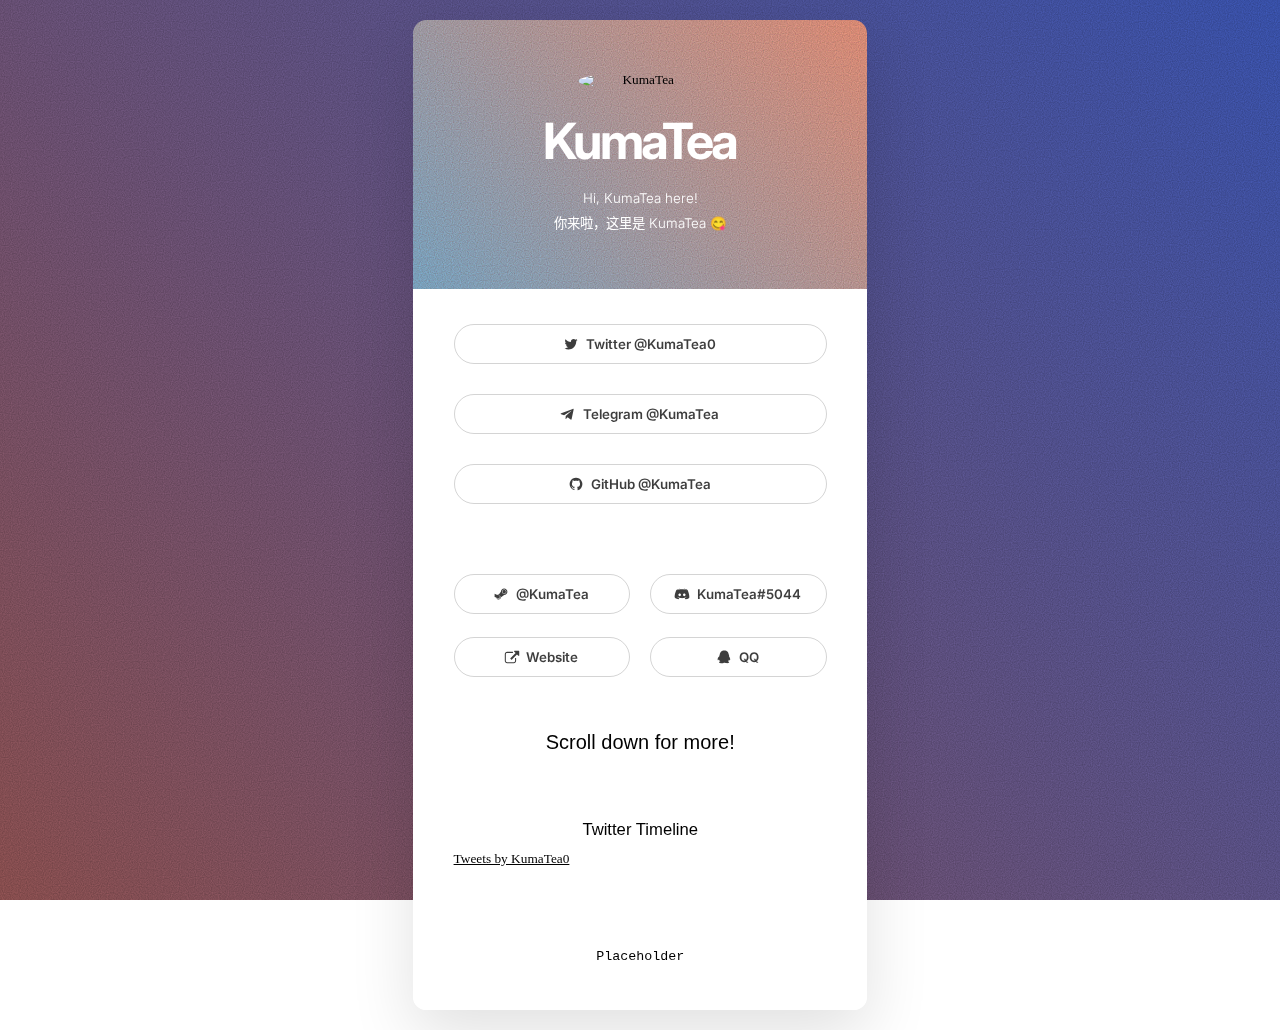
==== commit 112ca44f: "add twitter timeline" ====
--- a/index.html
+++ b/index.html
@@ -20,62 +20,71 @@
   <link rel="apple-touch-icon-precomposed" sizes="320x320" href="res/avatar.png"/>
   <link rel="icon" type="image/png" sizes="320x320" href="res/avatar.png"/>
   <link rel="shortcut icon" href="res/favicon.ico"/>
-  <link href="https://fonts.googleapis.com/css?family=Inter:600,600italic,700,700italic,300,300italic,400,400italic" rel="stylesheet" type="text/css"/>
+  <link href="https://fonts.googleapis.com/css?family=Inter:600,600italic,700,700italic,300,300italic,400,400italic"
+        rel="stylesheet" type="text/css"/>
   <link href="res/carrd.css" rel="stylesheet" type="text/css"/>
   <noscript>
     <style>
-        body {
-            overflow: auto !important;
-        }
-
-        body:after {
-            display: none !important;
-        }
-
-        #main > .inner {
-            opacity: 1.0 !important;
-        }
-
-        #main {
-            opacity: 1.0 !important;
-            -moz-transform: none !important;
-            -webkit-transform: none !important;
-            -ms-transform: none !important;
-            transform: none !important;
-            -moz-transition: none !important;
-            -webkit-transition: none !important;
-            -ms-transition: none !important;
-            transition: none !important;
-            -moz-filter: none !important;
-            -webkit-filter: none !important;
-            -ms-filter: none !important;
-            filter: none !important;
-        }
+      body {
+        overflow: auto !important;
+      }
+
+      body:after {
+        display: none !important;
+      }
+
+      #main > .inner {
+        opacity: 1.0 !important;
+      }
+
+      #main {
+        opacity: 1.0 !important;
+        -moz-transform: none !important;
+        -webkit-transform: none !important;
+        -ms-transform: none !important;
+        transform: none !important;
+        -moz-transition: none !important;
+        -webkit-transition: none !important;
+        -ms-transition: none !important;
+        transition: none !important;
+        -moz-filter: none !important;
+        -webkit-filter: none !important;
+        -ms-filter: none !important;
+        filter: none !important;
+      }
     </style>
   </noscript>
 </head>
 <body class="is-loading">
-<svg xmlns="http://www.w3.org/2000/svg" version="1.1" xmlns:xlink="http://www.w3.org/1999/xlink" viewBox="0 0 40 40" display="none" width="0" height="0">
+<svg xmlns="http://www.w3.org/2000/svg" version="1.1" xmlns:xlink="http://www.w3.org/1999/xlink" viewBox="0 0 40 40"
+     display="none" width="0" height="0">
   <symbol id="icon-a3c" viewBox="0 0 40 40">
-    <path d="M30.1,22.8c-0.1-0.1-0.3-0.2-0.5-0.2h-1.3c-0.2,0-0.3,0.1-0.5,0.2c-0.1,0.1-0.2,0.3-0.2,0.5v6.4c0,0.9-0.3,1.6-0.9,2.3 c-0.6,0.6-1.4,0.9-2.3,0.9H7.8c-0.9,0-1.6-0.3-2.3-0.9c-0.6-0.6-0.9-1.4-0.9-2.3V12.9c0-0.9,0.3-1.6,0.9-2.3C6.1,10,6.9,9.7,7.8,9.7 h14.1c0.2,0,0.3-0.1,0.5-0.2c0.1-0.1,0.2-0.3,0.2-0.5V7.8c0-0.2-0.1-0.3-0.2-0.5c-0.1-0.1-0.3-0.2-0.5-0.2H7.8c-1.6,0-3,0.6-4.1,1.7 S2,11.3,2,12.9v16.7c0,1.6,0.6,3,1.7,4.1c1.1,1.1,2.5,1.7,4.1,1.7h16.7c1.6,0,3-0.6,4.1-1.7c1.1-1.1,1.7-2.5,1.7-4.1v-6.4 C30.3,23,30.2,22.9,30.1,22.8z M37.6,5c-0.3-0.3-0.6-0.4-0.9-0.4H26.4c-0.3,0-0.6,0.1-0.9,0.4s-0.4,0.6-0.4,0.9s0.1,0.6,0.4,0.9 l3.5,3.5L16,23.4c-0.1,0.1-0.2,0.3-0.2,0.5s0.1,0.3,0.2,0.5l2.3,2.3c0.1,0.1,0.3,0.2,0.5,0.2c0.2,0,0.3-0.1,0.5-0.2l13.1-13.1 l3.5,3.5c0.3,0.3,0.6,0.4,0.9,0.4c0.3,0,0.6-0.1,0.9-0.4s0.4-0.6,0.4-0.9V5.9C38,5.5,37.9,5.2,37.6,5z"/>
+    <path
+        d="M30.1,22.8c-0.1-0.1-0.3-0.2-0.5-0.2h-1.3c-0.2,0-0.3,0.1-0.5,0.2c-0.1,0.1-0.2,0.3-0.2,0.5v6.4c0,0.9-0.3,1.6-0.9,2.3 c-0.6,0.6-1.4,0.9-2.3,0.9H7.8c-0.9,0-1.6-0.3-2.3-0.9c-0.6-0.6-0.9-1.4-0.9-2.3V12.9c0-0.9,0.3-1.6,0.9-2.3C6.1,10,6.9,9.7,7.8,9.7 h14.1c0.2,0,0.3-0.1,0.5-0.2c0.1-0.1,0.2-0.3,0.2-0.5V7.8c0-0.2-0.1-0.3-0.2-0.5c-0.1-0.1-0.3-0.2-0.5-0.2H7.8c-1.6,0-3,0.6-4.1,1.7 S2,11.3,2,12.9v16.7c0,1.6,0.6,3,1.7,4.1c1.1,1.1,2.5,1.7,4.1,1.7h16.7c1.6,0,3-0.6,4.1-1.7c1.1-1.1,1.7-2.5,1.7-4.1v-6.4 C30.3,23,30.2,22.9,30.1,22.8z M37.6,5c-0.3-0.3-0.6-0.4-0.9-0.4H26.4c-0.3,0-0.6,0.1-0.9,0.4s-0.4,0.6-0.4,0.9s0.1,0.6,0.4,0.9 l3.5,3.5L16,23.4c-0.1,0.1-0.2,0.3-0.2,0.5s0.1,0.3,0.2,0.5l2.3,2.3c0.1,0.1,0.3,0.2,0.5,0.2c0.2,0,0.3-0.1,0.5-0.2l13.1-13.1 l3.5,3.5c0.3,0.3,0.6,0.4,0.9,0.4c0.3,0,0.6-0.1,0.9-0.4s0.4-0.6,0.4-0.9V5.9C38,5.5,37.9,5.2,37.6,5z"/>
   </symbol>
   <symbol id="icon-93f" viewBox="0 0 40 40">
-    <path d="M28.8,33.3c0,0-1.1-1.4-2.1-2.6c4.1-1.2,5.7-3.8,5.7-3.8c-1.3,0.9-2.5,1.5-3.6,1.9c-1.6,0.7-3.1,1.1-4.6,1.4 c-3,0.6-5.8,0.4-8.2,0c-1.8-0.3-3.3-0.9-4.6-1.4c-0.7-0.3-1.5-0.6-2.3-1.1c-0.1-0.1-0.2-0.1-0.3-0.2c-0.1,0-0.1-0.1-0.1-0.1 c-0.6-0.3-0.9-0.5-0.9-0.5s1.5,2.5,5.5,3.7c-0.9,1.2-2.1,2.6-2.1,2.6c-7-0.2-9.6-4.8-9.6-4.8c0-10.1,4.5-18.4,4.5-18.4 c4.5-3.4,8.9-3.3,8.9-3.3l0.3,0.4c-5.7,1.6-8.3,4.1-8.3,4.1s0.7-0.4,1.9-0.9c3.4-1.5,6.1-1.9,7.2-2c0.2,0,0.3-0.1,0.5-0.1 C18.6,8.1,20.7,8,23,8.3c3,0.3,6.2,1.2,9.5,3c0,0-2.5-2.4-7.9-4l0.4-0.5c0,0,4.3-0.1,8.9,3.3c0,0,4.5,8.2,4.5,18.4 C38.5,28.5,35.8,33.1,28.8,33.3z M14.2,18.6c-1.8,0-3.2,1.6-3.2,3.5s1.5,3.5,3.2,3.5c1.8,0,3.2-1.6,3.2-3.5 C17.4,20.1,16,18.6,14.2,18.6z M25.7,18.6c-1.8,0-3.2,1.6-3.2,3.5s1.5,3.5,3.2,3.5c1.8,0,3.2-1.6,3.2-3.5S27.5,18.6,25.7,18.6z"/>
+    <path
+        d="M28.8,33.3c0,0-1.1-1.4-2.1-2.6c4.1-1.2,5.7-3.8,5.7-3.8c-1.3,0.9-2.5,1.5-3.6,1.9c-1.6,0.7-3.1,1.1-4.6,1.4 c-3,0.6-5.8,0.4-8.2,0c-1.8-0.3-3.3-0.9-4.6-1.4c-0.7-0.3-1.5-0.6-2.3-1.1c-0.1-0.1-0.2-0.1-0.3-0.2c-0.1,0-0.1-0.1-0.1-0.1 c-0.6-0.3-0.9-0.5-0.9-0.5s1.5,2.5,5.5,3.7c-0.9,1.2-2.1,2.6-2.1,2.6c-7-0.2-9.6-4.8-9.6-4.8c0-10.1,4.5-18.4,4.5-18.4 c4.5-3.4,8.9-3.3,8.9-3.3l0.3,0.4c-5.7,1.6-8.3,4.1-8.3,4.1s0.7-0.4,1.9-0.9c3.4-1.5,6.1-1.9,7.2-2c0.2,0,0.3-0.1,0.5-0.1 C18.6,8.1,20.7,8,23,8.3c3,0.3,6.2,1.2,9.5,3c0,0-2.5-2.4-7.9-4l0.4-0.5c0,0,4.3-0.1,8.9,3.3c0,0,4.5,8.2,4.5,18.4 C38.5,28.5,35.8,33.1,28.8,33.3z M14.2,18.6c-1.8,0-3.2,1.6-3.2,3.5s1.5,3.5,3.2,3.5c1.8,0,3.2-1.6,3.2-3.5 C17.4,20.1,16,18.6,14.2,18.6z M25.7,18.6c-1.8,0-3.2,1.6-3.2,3.5s1.5,3.5,3.2,3.5c1.8,0,3.2-1.6,3.2-3.5S27.5,18.6,25.7,18.6z"/>
   </symbol>
   <symbol id="icon-907" viewBox="0 0 40 40">
-    <path d="M36,20.3c0,3.5-1,6.6-3.1,9.4c-2,2.8-4.7,4.7-7.9,5.8c-0.4,0.1-0.6,0-0.8-0.1c-0.2-0.2-0.3-0.4-0.3-0.6v-4.4 c0-1.3-0.4-2.3-1.1-3c0.8-0.1,1.5-0.2,2.1-0.4c0.6-0.2,1.3-0.4,2-0.8c0.7-0.4,1.2-0.8,1.7-1.4c0.5-0.5,0.8-1.3,1.1-2.2 s0.4-2,0.4-3.1c0-1.7-0.5-3.1-1.6-4.3c0.5-1.3,0.5-2.7-0.2-4.2c-0.4-0.1-1,0-1.7,0.2c-0.7,0.3-1.4,0.6-1.9,0.9L24,12.5 c-1.3-0.4-2.6-0.5-4-0.5s-2.7,0.2-4,0.5c-0.2-0.2-0.5-0.3-0.9-0.6c-0.4-0.2-0.9-0.5-1.7-0.8c-0.8-0.3-1.4-0.4-1.8-0.3 c-0.6,1.6-0.7,3-0.1,4.2c-1.1,1.2-1.6,2.6-1.6,4.3c0,1.2,0.1,2.2,0.4,3.1s0.6,1.6,1.1,2.2s1,1,1.7,1.4c0.7,0.4,1.3,0.6,2,0.8 c0.6,0.2,1.3,0.3,2.1,0.4c-0.6,0.5-0.9,1.2-1,2.1c-0.3,0.1-0.6,0.2-0.9,0.3c-0.3,0.1-0.7,0.1-1.2,0.1c-0.5,0-0.9-0.1-1.4-0.4 c-0.5-0.3-0.8-0.7-1.2-1.3c-0.3-0.4-0.6-0.8-1-1.1c-0.4-0.3-0.8-0.4-1-0.5L9,26.5c-0.3,0-0.5,0-0.6,0.1c-0.1,0.1-0.1,0.1-0.1,0.2 c0,0.1,0.1,0.2,0.2,0.3c0.1,0.1,0.2,0.2,0.3,0.2l0.1,0.1c0.3,0.1,0.6,0.4,0.9,0.8s0.5,0.7,0.7,1.1l0.2,0.5c0.2,0.5,0.5,1,0.9,1.3 c0.4,0.3,0.9,0.5,1.4,0.6c0.5,0.1,1,0.1,1.4,0.1c0.5,0,0.9,0,1.2-0.1l0.5-0.1c0,0.5,0,1.1,0,1.9c0,0.7,0,1.1,0,1.1 c0,0.2-0.1,0.5-0.3,0.6c-0.2,0.2-0.5,0.2-0.8,0.1c-3.2-1.1-5.8-3-7.9-5.8S4,23.8,4,20.3c0-2.9,0.7-5.6,2.1-8S9.5,7.8,12,6.4 s5.1-2.1,8-2.1s5.6,0.7,8,2.1s4.4,3.4,5.8,5.8S36,17.4,36,20.3L36,20.3z"/>
+    <path
+        d="M36,20.3c0,3.5-1,6.6-3.1,9.4c-2,2.8-4.7,4.7-7.9,5.8c-0.4,0.1-0.6,0-0.8-0.1c-0.2-0.2-0.3-0.4-0.3-0.6v-4.4 c0-1.3-0.4-2.3-1.1-3c0.8-0.1,1.5-0.2,2.1-0.4c0.6-0.2,1.3-0.4,2-0.8c0.7-0.4,1.2-0.8,1.7-1.4c0.5-0.5,0.8-1.3,1.1-2.2 s0.4-2,0.4-3.1c0-1.7-0.5-3.1-1.6-4.3c0.5-1.3,0.5-2.7-0.2-4.2c-0.4-0.1-1,0-1.7,0.2c-0.7,0.3-1.4,0.6-1.9,0.9L24,12.5 c-1.3-0.4-2.6-0.5-4-0.5s-2.7,0.2-4,0.5c-0.2-0.2-0.5-0.3-0.9-0.6c-0.4-0.2-0.9-0.5-1.7-0.8c-0.8-0.3-1.4-0.4-1.8-0.3 c-0.6,1.6-0.7,3-0.1,4.2c-1.1,1.2-1.6,2.6-1.6,4.3c0,1.2,0.1,2.2,0.4,3.1s0.6,1.6,1.1,2.2s1,1,1.7,1.4c0.7,0.4,1.3,0.6,2,0.8 c0.6,0.2,1.3,0.3,2.1,0.4c-0.6,0.5-0.9,1.2-1,2.1c-0.3,0.1-0.6,0.2-0.9,0.3c-0.3,0.1-0.7,0.1-1.2,0.1c-0.5,0-0.9-0.1-1.4-0.4 c-0.5-0.3-0.8-0.7-1.2-1.3c-0.3-0.4-0.6-0.8-1-1.1c-0.4-0.3-0.8-0.4-1-0.5L9,26.5c-0.3,0-0.5,0-0.6,0.1c-0.1,0.1-0.1,0.1-0.1,0.2 c0,0.1,0.1,0.2,0.2,0.3c0.1,0.1,0.2,0.2,0.3,0.2l0.1,0.1c0.3,0.1,0.6,0.4,0.9,0.8s0.5,0.7,0.7,1.1l0.2,0.5c0.2,0.5,0.5,1,0.9,1.3 c0.4,0.3,0.9,0.5,1.4,0.6c0.5,0.1,1,0.1,1.4,0.1c0.5,0,0.9,0,1.2-0.1l0.5-0.1c0,0.5,0,1.1,0,1.9c0,0.7,0,1.1,0,1.1 c0,0.2-0.1,0.5-0.3,0.6c-0.2,0.2-0.5,0.2-0.8,0.1c-3.2-1.1-5.8-3-7.9-5.8S4,23.8,4,20.3c0-2.9,0.7-5.6,2.1-8S9.5,7.8,12,6.4 s5.1-2.1,8-2.1s5.6,0.7,8,2.1s4.4,3.4,5.8,5.8S36,17.4,36,20.3L36,20.3z"/>
   </symbol>
   <symbol id="icon-92c" viewBox="0 0 40 40">
-    <path d="M8.4,18c-0.1-0.2-0.1-0.5-0.1-0.9c0-0.2,0.1-0.5,0.2-0.9s0.3-0.6,0.4-0.8c0-0.3,0-0.6,0.1-0.9c0.1-0.4,0.2-0.6,0.4-0.8 c0-1.7,0.6-3.4,1.7-5.2s2.4-3,3.9-3.7c1.7-0.8,3.6-1.2,5.8-1.2c1.6,0,3.2,0.3,4.8,1c0.6,0.3,1.1,0.5,1.6,0.9c0.5,0.3,0.9,0.7,1.3,1 c0.4,0.3,0.7,0.8,1,1.2c0.3,0.5,0.5,0.9,0.8,1.3c0.2,0.4,0.4,0.9,0.6,1.5s0.3,1.1,0.5,1.6c0.1,0.5,0.3,1.1,0.4,1.8l0,0.1 c0.7,1,1,1.9,1,2.7c0,0.2-0.1,0.4-0.2,0.7s-0.2,0.5-0.2,0.7c0,0,0,0,0,0.1c0,0,0,0.1,0.1,0.1s0,0.1,0,0.1c0.9,1.4,1.6,2.6,2.2,3.8 s0.8,2.4,0.8,3.7c0,0.5-0.1,1.1-0.3,1.8s-0.6,1-1,1c-0.1,0-0.2,0-0.3-0.1c-0.1-0.1-0.2-0.2-0.3-0.3s-0.2-0.3-0.3-0.5 c-0.1-0.2-0.2-0.3-0.3-0.5c-0.1-0.1-0.1-0.3-0.2-0.5s-0.1-0.3-0.2-0.3c0,0,0,0-0.1,0l-0.1,0.1c-0.7,1.8-1.5,3.2-2.4,4 c0.2,0.2,0.6,0.5,1.1,0.7s0.9,0.5,1.2,0.7c0.3,0.3,0.5,0.7,0.6,1.2c0,0,0,0.1-0.1,0.3c0,0.1-0.1,0.3-0.1,0.3 c-0.8,1.2-2.6,1.7-5.4,1.7c-0.6,0-1.3-0.1-2-0.2c-0.7-0.1-1.3-0.2-1.8-0.4s-1.1-0.3-1.9-0.5c-0.2-0.1-0.3-0.1-0.4-0.1 c-0.2,0-0.4-0.1-0.8-0.1c-0.4,0-0.6,0-0.7,0c-0.5,0.5-1.2,0.9-2.3,1.2s-2,0.4-3,0.4c-0.4,0-0.8,0-1.2,0c-0.4,0-1-0.1-1.7-0.2 c-0.7-0.1-1.3-0.2-1.8-0.4c-0.5-0.2-0.9-0.4-1.3-0.7c-0.4-0.3-0.6-0.7-0.6-1.1c0-0.5,0.1-0.8,0.2-1.1s0.4-0.5,0.7-0.9 c0.1,0,0.4-0.1,0.7-0.2c0.4-0.1,0.6-0.2,0.9-0.2c0,0,0.1,0,0.3,0c0,0,0,0,0-0.1l0-0.1c-0.6-0.1-1.2-0.8-1.9-1.9s-1.1-2.1-1.3-2.8 l-0.1-0.1c0,0-0.1,0.1-0.2,0.4c-0.2,0.5-0.5,0.9-1,1.3s-0.9,0.6-1.4,0.7h0c0,0-0.1,0-0.1-0.1c0-0.1-0.1-0.1-0.1-0.1 c-0.3-0.6-0.4-1.2-0.4-1.8C3.9,23,5.4,20.2,8.4,18L8.4,18z"/>
+    <path
+        d="M8.4,18c-0.1-0.2-0.1-0.5-0.1-0.9c0-0.2,0.1-0.5,0.2-0.9s0.3-0.6,0.4-0.8c0-0.3,0-0.6,0.1-0.9c0.1-0.4,0.2-0.6,0.4-0.8 c0-1.7,0.6-3.4,1.7-5.2s2.4-3,3.9-3.7c1.7-0.8,3.6-1.2,5.8-1.2c1.6,0,3.2,0.3,4.8,1c0.6,0.3,1.1,0.5,1.6,0.9c0.5,0.3,0.9,0.7,1.3,1 c0.4,0.3,0.7,0.8,1,1.2c0.3,0.5,0.5,0.9,0.8,1.3c0.2,0.4,0.4,0.9,0.6,1.5s0.3,1.1,0.5,1.6c0.1,0.5,0.3,1.1,0.4,1.8l0,0.1 c0.7,1,1,1.9,1,2.7c0,0.2-0.1,0.4-0.2,0.7s-0.2,0.5-0.2,0.7c0,0,0,0,0,0.1c0,0,0,0.1,0.1,0.1s0,0.1,0,0.1c0.9,1.4,1.6,2.6,2.2,3.8 s0.8,2.4,0.8,3.7c0,0.5-0.1,1.1-0.3,1.8s-0.6,1-1,1c-0.1,0-0.2,0-0.3-0.1c-0.1-0.1-0.2-0.2-0.3-0.3s-0.2-0.3-0.3-0.5 c-0.1-0.2-0.2-0.3-0.3-0.5c-0.1-0.1-0.1-0.3-0.2-0.5s-0.1-0.3-0.2-0.3c0,0,0,0-0.1,0l-0.1,0.1c-0.7,1.8-1.5,3.2-2.4,4 c0.2,0.2,0.6,0.5,1.1,0.7s0.9,0.5,1.2,0.7c0.3,0.3,0.5,0.7,0.6,1.2c0,0,0,0.1-0.1,0.3c0,0.1-0.1,0.3-0.1,0.3 c-0.8,1.2-2.6,1.7-5.4,1.7c-0.6,0-1.3-0.1-2-0.2c-0.7-0.1-1.3-0.2-1.8-0.4s-1.1-0.3-1.9-0.5c-0.2-0.1-0.3-0.1-0.4-0.1 c-0.2,0-0.4-0.1-0.8-0.1c-0.4,0-0.6,0-0.7,0c-0.5,0.5-1.2,0.9-2.3,1.2s-2,0.4-3,0.4c-0.4,0-0.8,0-1.2,0c-0.4,0-1-0.1-1.7-0.2 c-0.7-0.1-1.3-0.2-1.8-0.4c-0.5-0.2-0.9-0.4-1.3-0.7c-0.4-0.3-0.6-0.7-0.6-1.1c0-0.5,0.1-0.8,0.2-1.1s0.4-0.5,0.7-0.9 c0.1,0,0.4-0.1,0.7-0.2c0.4-0.1,0.6-0.2,0.9-0.2c0,0,0.1,0,0.3,0c0,0,0,0,0-0.1l0-0.1c-0.6-0.1-1.2-0.8-1.9-1.9s-1.1-2.1-1.3-2.8 l-0.1-0.1c0,0-0.1,0.1-0.2,0.4c-0.2,0.5-0.5,0.9-1,1.3s-0.9,0.6-1.4,0.7h0c0,0-0.1,0-0.1-0.1c0-0.1-0.1-0.1-0.1-0.1 c-0.3-0.6-0.4-1.2-0.4-1.8C3.9,23,5.4,20.2,8.4,18L8.4,18z"/>
   </symbol>
   <symbol id="icon-923" viewBox="0 0 40 40">
-    <path d="M32.3,14.4c0,1.2-0.4,2.2-1.3,3.1s-1.9,1.3-3.1,1.3s-2.2-0.4-3.1-1.3c-0.9-0.9-1.3-1.9-1.3-3.1s0.4-2.2,1.3-3.1 c0.9-0.9,1.9-1.3,3.1-1.3s2.2,0.4,3.1,1.3S32.3,13.2,32.3,14.4z M18.5,27.6c0-1.2-0.4-2.3-1.3-3.2c-0.9-0.9-1.9-1.3-3.2-1.3 c-0.3,0-0.6,0-1,0.1l1.9,0.8c0.9,0.4,1.6,1,2,1.9c0.4,0.9,0.4,1.8,0,2.7c-0.4,0.9-1,1.6-1.9,1.9c-0.9,0.4-1.8,0.4-2.7,0 c-0.3-0.1-0.6-0.2-1.1-0.4c-0.5-0.2-0.9-0.3-1.1-0.4c0.4,0.7,0.9,1.3,1.6,1.7c0.7,0.4,1.5,0.7,2.3,0.7c1.2,0,2.3-0.4,3.2-1.3 C18.1,29.9,18.5,28.9,18.5,27.6L18.5,27.6z M33.3,14.4c0-1.5-0.5-2.8-1.6-3.8C30.7,9.5,29.4,9,27.9,9c-1.5,0-2.8,0.5-3.9,1.6 c-1.1,1.1-1.6,2.3-1.6,3.8c0,1.5,0.5,2.8,1.6,3.9c1.1,1.1,2.4,1.6,3.9,1.6c1.5,0,2.8-0.5,3.8-1.6C32.8,17.2,33.3,15.9,33.3,14.4z M36,14.4c0,2.2-0.8,4.2-2.4,5.7c-1.6,1.6-3.5,2.4-5.7,2.4l-7.8,5.7c-0.1,1.5-0.8,2.8-1.9,3.9s-2.5,1.6-4.1,1.6 c-1.4,0-2.7-0.5-3.8-1.4s-1.8-2-2.1-3.4L4,27.3v-7.7l6.9,2.8c0.9-0.6,2-0.9,3.1-0.9c0.2,0,0.4,0,0.6,0l5.1-7.3 c0-2.2,0.8-4.1,2.4-5.7s3.5-2.4,5.7-2.4c2.2,0,4.2,0.8,5.7,2.4C35.2,10.3,36,12.2,36,14.4z"/>
+    <path
+        d="M32.3,14.4c0,1.2-0.4,2.2-1.3,3.1s-1.9,1.3-3.1,1.3s-2.2-0.4-3.1-1.3c-0.9-0.9-1.3-1.9-1.3-3.1s0.4-2.2,1.3-3.1 c0.9-0.9,1.9-1.3,3.1-1.3s2.2,0.4,3.1,1.3S32.3,13.2,32.3,14.4z M18.5,27.6c0-1.2-0.4-2.3-1.3-3.2c-0.9-0.9-1.9-1.3-3.2-1.3 c-0.3,0-0.6,0-1,0.1l1.9,0.8c0.9,0.4,1.6,1,2,1.9c0.4,0.9,0.4,1.8,0,2.7c-0.4,0.9-1,1.6-1.9,1.9c-0.9,0.4-1.8,0.4-2.7,0 c-0.3-0.1-0.6-0.2-1.1-0.4c-0.5-0.2-0.9-0.3-1.1-0.4c0.4,0.7,0.9,1.3,1.6,1.7c0.7,0.4,1.5,0.7,2.3,0.7c1.2,0,2.3-0.4,3.2-1.3 C18.1,29.9,18.5,28.9,18.5,27.6L18.5,27.6z M33.3,14.4c0-1.5-0.5-2.8-1.6-3.8C30.7,9.5,29.4,9,27.9,9c-1.5,0-2.8,0.5-3.9,1.6 c-1.1,1.1-1.6,2.3-1.6,3.8c0,1.5,0.5,2.8,1.6,3.9c1.1,1.1,2.4,1.6,3.9,1.6c1.5,0,2.8-0.5,3.8-1.6C32.8,17.2,33.3,15.9,33.3,14.4z M36,14.4c0,2.2-0.8,4.2-2.4,5.7c-1.6,1.6-3.5,2.4-5.7,2.4l-7.8,5.7c-0.1,1.5-0.8,2.8-1.9,3.9s-2.5,1.6-4.1,1.6 c-1.4,0-2.7-0.5-3.8-1.4s-1.8-2-2.1-3.4L4,27.3v-7.7l6.9,2.8c0.9-0.6,2-0.9,3.1-0.9c0.2,0,0.4,0,0.6,0l5.1-7.3 c0-2.2,0.8-4.1,2.4-5.7s3.5-2.4,5.7-2.4c2.2,0,4.2,0.8,5.7,2.4C35.2,10.3,36,12.2,36,14.4z"/>
   </symbol>
   <symbol id="icon-944" viewBox="0 0 40 40">
-    <path d="M34,9.6l-4.9,22.9c-0.3,1.6-1.3,2-2.7,1.2L19,28.3l-3.6,3.5c-0.3,0.4-0.7,0.8-1.5,0.8l0.4-7.6l0,0l-0.1,0 l13.9-12.4c0.7-0.6-0.1-0.8-0.9-0.3L10.2,22.9l-7.4-2.3c-1.7-0.4-1.7-1.6,0.3-2.3l28.8-11C33.2,6.7,34.5,7.6,34,9.6z"/>
+    <path
+        d="M34,9.6l-4.9,22.9c-0.3,1.6-1.3,2-2.7,1.2L19,28.3l-3.6,3.5c-0.3,0.4-0.7,0.8-1.5,0.8l0.4-7.6l0,0l-0.1,0 l13.9-12.4c0.7-0.6-0.1-0.8-0.9-0.3L10.2,22.9l-7.4-2.3c-1.7-0.4-1.7-1.6,0.3-2.3l28.8-11C33.2,6.7,34.5,7.6,34,9.6z"/>
   </symbol>
   <symbol id="icon-905" viewBox="0 0 40 40">
-    <path d="M36.3,10.2c-1,1.3-2.1,2.5-3.4,3.5c0,0.2,0,0.4,0,1c0,1.7-0.2,3.6-0.9,5.3c-0.6,1.7-1.2,3.5-2.4,5.1 c-1.1,1.5-2.3,3.1-3.7,4.3c-1.4,1.2-3.3,2.3-5.3,3c-2.1,0.8-4.2,1.2-6.6,1.2c-3.6,0-7-1-10.2-3c0.4,0,1.1,0.1,1.5,0.1 c3.1,0,5.9-1,8.2-2.9c-1.4,0-2.7-0.4-3.8-1.3c-1.2-1-1.9-2-2.2-3.3c0.4,0.1,1,0.1,1.2,0.1c0.6,0,1.2-0.1,1.7-0.2 c-1.4-0.3-2.7-1.1-3.7-2.3s-1.4-2.6-1.4-4.2v-0.1c1,0.6,2,0.9,3,0.9c-1-0.6-1.5-1.3-2.2-2.4c-0.6-1-0.9-2.1-0.9-3.3s0.3-2.3,1-3.4 c1.5,2.1,3.6,3.6,6,4.9s4.9,2,7.6,2.1c-0.1-0.6-0.1-1.1-0.1-1.4c0-1.8,0.8-3.5,2-4.7c1.2-1.2,2.9-2,4.7-2c2,0,3.6,0.8,4.8,2.1 c1.4-0.3,2.9-0.9,4.2-1.5c-0.4,1.5-1.4,2.7-2.9,3.6C33.8,11.2,35.1,10.9,36.3,10.2L36.3,10.2z"/>
+    <path
+        d="M36.3,10.2c-1,1.3-2.1,2.5-3.4,3.5c0,0.2,0,0.4,0,1c0,1.7-0.2,3.6-0.9,5.3c-0.6,1.7-1.2,3.5-2.4,5.1 c-1.1,1.5-2.3,3.1-3.7,4.3c-1.4,1.2-3.3,2.3-5.3,3c-2.1,0.8-4.2,1.2-6.6,1.2c-3.6,0-7-1-10.2-3c0.4,0,1.1,0.1,1.5,0.1 c3.1,0,5.9-1,8.2-2.9c-1.4,0-2.7-0.4-3.8-1.3c-1.2-1-1.9-2-2.2-3.3c0.4,0.1,1,0.1,1.2,0.1c0.6,0,1.2-0.1,1.7-0.2 c-1.4-0.3-2.7-1.1-3.7-2.3s-1.4-2.6-1.4-4.2v-0.1c1,0.6,2,0.9,3,0.9c-1-0.6-1.5-1.3-2.2-2.4c-0.6-1-0.9-2.1-0.9-3.3s0.3-2.3,1-3.4 c1.5,2.1,3.6,3.6,6,4.9s4.9,2,7.6,2.1c-0.1-0.6-0.1-1.1-0.1-1.4c0-1.8,0.8-3.5,2-4.7c1.2-1.2,2.9-2,4.7-2c2,0,3.6,0.8,4.8,2.1 c1.4-0.3,2.9-0.9,4.2-1.5c-0.4,1.5-1.4,2.7-2.9,3.6C33.8,11.2,35.1,10.9,36.3,10.2L36.3,10.2z"/>
   </symbol>
 </svg>
 <div id="wrapper">
@@ -155,10 +164,41 @@
           </div>
         </div>
       </div>
+      <div id="container05" class="container default full">
+        <div class="wrapper">
+          <div class="inner"><h2 id="text04">Scroll down for more!</h2></div>
+        </div>
+      </div>
+      <div id="container06" class="container default full">
+        <div class="wrapper">
+          <div class="inner">
+            <p id="text05">Twitter Timeline</p>
+            <a class="twitter-timeline" data-height="480" href="https://twitter.com/KumaTea0?ref_src=twsrc%5Etfw">Tweets by KumaTea0</a>
+            <script async src="https://platform.twitter.com/widgets.js" charset="utf-8"></script>
+          </div>
+        </div>
+      </div>
+      <div id="container04" class="container default full">
+        <div class="wrapper">
+          <div class="inner"><p id="text03">Placeholder</p></div>
+        </div>
+      </div>
       <!--  <p id="credits"><a href="https://carrd.co">( Made with Carrd )</a></p> -->
     </div>
   </div>
 </div>
 <script src="res/carrd.js"></script>
+<!-- Global site tag (gtag.js) - Google Analytics -->
+<script async src="https://www.googletagmanager.com/gtag/js?id=G-2FYDXXDPKX"></script>
+<script>
+    window.dataLayer = window.dataLayer || [];
+
+    function gtag() {
+        dataLayer.push(arguments);
+    }
+
+    gtag('js', new Date());
+    gtag('config', 'G-2FYDXXDPKX');
+</script>
 </body>
 </html>
--- a/res/carrd.css
+++ b/res/carrd.css
@@ -1,1739 +1,2691 @@
 html, body, div, span, applet, object, iframe, h1, h2, h3, h4, h5, h6, p, blockquote, pre, a, abbr, acronym, address, big, cite, code, del, dfn, em, img, ins, kbd, q, s, samp, small, strike, strong, sub, sup, tt, var, b, u, i, center, dl, dt, dd, ol, ul, li, fieldset, form, label, legend, table, caption, tbody, tfoot, thead, tr, th, td, article, aside, canvas, details, embed, figure, figcaption, footer, header, hgroup, menu, nav, output, ruby, section, summary, time, mark, audio, video {
-        margin: 0;
-        padding: 0;
-        border: 0;
-        font-size: 100%;
-        font: inherit;
-        vertical-align: baseline;
-    }
-
-    article, aside, details, figcaption, figure, footer, header, hgroup, menu, nav, section {
-        display: block;
-    }
-
-    body {
-        line-height: 1;
-    }
-
-    ol, ul {
-        list-style: none;
-    }
-
-    blockquote, q {
-        quotes: none;
-    }
-
-    blockquote:before, blockquote:after, q:before, q:after {
-        content: '';
-        content: none;
-    }
-
-    table {
-        border-collapse: collapse;
-        border-spacing: 0;
-    }
-
-    body {
-        -webkit-text-size-adjust: none
-    }
-
-    mark {
-        background-color: transparent;
-        color: inherit
-    }
-
-    input::-moz-focus-inner {
-        border: 0;
-        padding: 0
-    }
-
-    input[type="text"], input[type="email"], select, textarea {
-        -moz-appearance: none;
-        -webkit-appearance: none;
-        -ms-appearance: none;
-        appearance: none
-    }
-
-    *, *:before, *:after {
-        box-sizing: border-box;
-    }
-
-    body {
-        min-width: 320px;
-        min-height: 100vh;
-        line-height: 1.0;
-        word-wrap: break-word;
-        overflow-x: hidden;
-    }
-
-    u {
-        text-decoration: underline;
-    }
-
-    strong {
-        color: inherit;
-        font-weight: bolder;
-    }
-
-    em {
-        font-style: italic;
-    }
-
-    code {
-        font-family: 'Lucida Console', 'Courier New', monospace;
-        font-weight: normal;
-        text-indent: 0;
-        letter-spacing: 0;
-        font-size: 0.9em;
-        margin: 0 0.25em;
-        padding: 0.25em 0.5em;
-        background-color: rgba(144, 144, 144, 0.25);
-        border-radius: 0.25em;
-    }
-
-    mark {
-        background-color: rgba(144, 144, 144, 0.25);
-    }
-
-    a {
-        -moz-transition: color 0.25s ease, background-color 0.25s ease, border-color 0.25s ease;
-        -webkit-transition: color 0.25s ease, background-color 0.25s ease, border-color 0.25s ease;
-        -ms-transition: color 0.25s ease, background-color 0.25s ease, border-color 0.25s ease;
-        transition: color 0.25s ease, background-color 0.25s ease, border-color 0.25s ease;
-        color: inherit;
-        text-decoration: underline;
-    }
-
-    s {
-        text-decoration: line-through;
-    }
-
-    body:before {
-        content: '';
-        display: block;
-        background-attachment: scroll;
-        position: fixed;
-        top: 0;
-        left: 0;
-        width: 100vw;
-        height: 100vh;
-        z-index: 0;
-        -moz-pointer-events: none;
-        -webkit-pointer-events: none;
-        -ms-pointer-events: none;
-        pointer-events: none;
-        -moz-transform: scale(1);
-        -webkit-transform: scale(1);
-        -ms-transform: scale(1);
-        transform: scale(1);
-        background-image: url('data:image/svg+xml;charset=utf8,%3Csvg%20viewBox%3D%220%200%20512%20512%22%20width%3D%22512%22%20height%3D%22512%22%20version%3D%221.1%22%20xmlns%3D%22http%3A%2F%2Fwww.w3.org%2F2000%2Fsvg%22%3E%3Cfilter%20id%3D%22noise%22%3E%3CfeTurbulence%20type%3D%22fractalNoise%22%20baseFrequency%3D%220.875%22%20result%3D%22noise%22%20%2F%3E%3CfeColorMatrix%20type%3D%22matrix%22%20values%3D%220%200%200%200%200%200%200%200%200%200%200%200%200%200%200%200%200%200%200.328125%200%22%20%2F%3E%3C%2Ffilter%3E%3Crect%20filter%3D%22url%28%23noise%29%22%20x%3D%220%22%20y%3D%220%22%20width%3D%22512%22%20height%3D%22512%22%20fill%3D%22transparent%22%20opacity%3D%221%22%20%2F%3E%3C%2Fsvg%3E'), linear-gradient(45deg, #A15C5C 0%, #425FC7 100%);
-        background-size: 512px, auto;
-        background-position: center, 0% 0%;
-        background-repeat: repeat, repeat;
-    }
-
-    body:after {
-        display: block;
-        content: '';
-        position: fixed;
-        top: 0;
-        left: 0;
-        width: 100%;
-        height: 100%;
-        background-color: #3D4A59;
-        z-index: 1;
-        opacity: 0;
-        visibility: hidden;
-        -moz-transition: opacity 1s ease-in-out 0s, visibility 1s 0s;
-        -webkit-transition: opacity 1s ease-in-out 0s, visibility 1s 0s;
-        -ms-transition: opacity 1s ease-in-out 0s, visibility 1s 0s;
-        transition: opacity 1s ease-in-out 0s, visibility 1s 0s;
-        -moz-transform: scale(1);
-        -webkit-transform: scale(1);
-        -ms-transform: scale(1);
-        transform: scale(1);
-    }
-
-    body.is-loading:after {
-        opacity: 1;
-        visibility: visible;
-    }
-
-    html {
-        font-size: 14pt;
-    }
-
-    #wrapper {
-        -webkit-overflow-scrolling: touch;
-        display: flex;
-        -moz-flex-direction: column;
-        -webkit-flex-direction: column;
-        -ms-flex-direction: column;
-        flex-direction: column;
-        -moz-align-items: center;
-        -webkit-align-items: center;
-        -ms-align-items: center;
-        align-items: center;
-        -moz-justify-content: center;
-        -webkit-justify-content: center;
-        -ms-justify-content: center;
-        justify-content: center;
-        min-height: 100vh;
-        position: relative;
-        z-index: 2;
-        overflow: hidden;
-        padding: 1.5rem 1.5rem 1.5rem 1.5rem;
-    }
-
-    #main {
-        display: flex;
-        position: relative;
-        max-width: 100%;
-        z-index: 1;
-        -moz-align-items: center;
-        -webkit-align-items: center;
-        -ms-align-items: center;
-        align-items: center;
-        -moz-justify-content: center;
-        -webkit-justify-content: center;
-        -ms-justify-content: center;
-        justify-content: center;
-        -moz-flex-grow: 0;
-        -webkit-flex-grow: 0;
-        -ms-flex-grow: 0;
-        flex-grow: 0;
-        -moz-flex-shrink: 0;
-        -webkit-flex-shrink: 0;
-        -ms-flex-shrink: 0;
-        flex-shrink: 0;
-        text-align: left;
-        background-color: transparent;
-        box-shadow: 0rem 1.75rem 4.875rem 0rem rgba(0, 0, 0, 0.122);
-        border-radius: 1rem 1rem 1rem 1rem;
-        -moz-transition: opacity 1s ease 0s, -moz-transform 1s ease 0s;
-        -webkit-transition: opacity 1s ease 0s, -webkit-transform 1s ease 0s;
-        -ms-transition: opacity 1s ease 0s, -ms-transform 1s ease 0s;
-        transition: opacity 1s ease 0s, transform 1s ease 0s;
-    }
-
-    #main > .inner {
-        position: relative;
-        z-index: 1;
-        border-radius: inherit;
-        padding: 3rem 3rem;
-        max-width: 100%;
-        width: 34rem;
-    }
-
-    #main > .inner > * {
-        margin-top: 0rem;
-        margin-bottom: 0rem;
-    }
-
-    #main > .inner > :first-child {
-        margin-top: 0 !important;
-    }
-
-    #main > .inner > :last-child {
-        margin-bottom: 0 !important;
-    }
-
-    #main > .inner > .full {
-        margin-left: calc(-3rem);
-        width: calc(100% + 6rem + 0.4725px);
-        max-width: calc(100% + 6rem + 0.4725px);
-    }
-
-    #main > .inner > .full:first-child {
-        margin-top: -3rem !important;
-        border-top-left-radius: inherit;
-        border-top-right-radius: inherit;
-    }
-
-    #main > .inner > .full:last-child {
-        margin-bottom: -3rem !important;
-        border-bottom-left-radius: inherit;
-        border-bottom-right-radius: inherit;
-    }
-
-    #main > .inner > .full.screen {
-        width: 100vw;
-        max-width: 100vw;
-        position: relative;
-        border-radius: 0 !important;
-        left: 50%;
-        right: auto;
-        margin-left: -50vw;
-    }
-
-    body.is-loading #main {
-        opacity: 0;
-        -moz-transform: translateY(1.5rem);
-        -webkit-transform: translateY(1.5rem);
-        -ms-transform: translateY(1.5rem);
-        transform: translateY(1.5rem);
-    }
-
-    body.is-instant #main, body.is-instant #main > .inner > *, body.is-instant #main > .inner > section > * {
-        -moz-transition: none !important;
-        -webkit-transition: none !important;
-        -ms-transition: none !important;
-        transition: none !important;
-    }
-
-    body.is-instant:after {
-        display: none !important;
-        -moz-transition: none !important;
-        -webkit-transition: none !important;
-        -ms-transition: none !important;
-        transition: none !important;
-    }
-
-    .container {
-        position: relative;
-    }
-
-    .container > .wrapper {
-        vertical-align: top;
-        position: relative;
-        max-width: 100%;
-        border-radius: inherit;
-    }
-
-    .container > .wrapper > .inner {
-        vertical-align: top;
-        position: relative;
-        max-width: 100%;
-        border-radius: inherit;
-    }
-
-    #main .container.full:first-child > .wrapper {
-        border-top-left-radius: inherit;
-        border-top-right-radius: inherit;
-    }
-
-    #main .container.full:last-child > .wrapper {
-        border-bottom-left-radius: inherit;
-        border-bottom-right-radius: inherit;
-    }
-
-    #main .container.full:first-child > .wrapper > .inner {
-        border-top-left-radius: inherit;
-        border-top-right-radius: inherit;
-    }
-
-    #main .container.full:last-child > .wrapper > .inner {
-        border-bottom-left-radius: inherit;
-        border-bottom-right-radius: inherit;
-    }
-
-    #container01 > .wrapper > .inner {
-        text-align: center;
-        padding: 4rem 3rem;
-    }
-
-    #container01 {
-        display: flex;
-        width: 100%;
-        -moz-align-items: center;
-        -webkit-align-items: center;
-        -ms-align-items: center;
-        align-items: center;
-        -moz-justify-content: center;
-        -webkit-justify-content: center;
-        -ms-justify-content: center;
-        justify-content: center;
-        background-image: url('data:image/svg+xml;charset=utf8,%3Csvg%20viewBox%3D%220%200%20512%20512%22%20width%3D%22512%22%20height%3D%22512%22%20version%3D%221.1%22%20xmlns%3D%22http%3A%2F%2Fwww.w3.org%2F2000%2Fsvg%22%3E%3Cfilter%20id%3D%22noise%22%3E%3CfeTurbulence%20type%3D%22fractalNoise%22%20baseFrequency%3D%220.875%22%20result%3D%22noise%22%20%2F%3E%3CfeColorMatrix%20type%3D%22matrix%22%20values%3D%220.2890625%200%200%200%200%200%200.125%200%200%200%200%200%200.125%200%200%200%200%200%200.52734375%200%22%20%2F%3E%3C%2Ffilter%3E%3Crect%20filter%3D%22url%28%23noise%29%22%20x%3D%220%22%20y%3D%220%22%20width%3D%22512%22%20height%3D%22512%22%20fill%3D%22transparent%22%20opacity%3D%221%22%20%2F%3E%3C%2Fsvg%3E'), linear-gradient(45deg, #7DBEE3 0%, #FFA082 100%);
-        background-size: 512px, cover;
-        background-position: center, 0% 0%;
-        background-repeat: repeat, repeat;
-    }
-
-    #container01 > .wrapper {
-        width: 100%;
-        max-width: 34rem;
-    }
-
-    #container01.default > .wrapper > .inner > * {
-        margin-top: 1.25rem;
-        margin-bottom: 1.25rem;
-    }
-
-    #container01.default > .wrapper > .inner > *:first-child {
-        margin-top: 0 !important;
-    }
-
-    #container01.default > .wrapper > .inner > *:last-child {
-        margin-bottom: 0 !important;
-    }
-
-    #container01.columns > .wrapper > .inner {
-        -moz-flex-wrap: wrap;
-        -webkit-flex-wrap: wrap;
-        -ms-flex-wrap: wrap;
-        flex-wrap: wrap;
-        display: flex;
-        -moz-align-items: flex-start;
-        -webkit-align-items: flex-start;
-        -ms-align-items: flex-start;
-        align-items: flex-start;
-    }
-
-    #container01.columns > .wrapper > .inner > * {
-        -moz-flex-shrink: 0;
-        -webkit-flex-shrink: 0;
-        -ms-flex-shrink: 0;
-        flex-shrink: 0;
-        -moz-flex-grow: 0;
-        -webkit-flex-grow: 0;
-        -ms-flex-grow: 0;
-        flex-grow: 0;
-        max-width: 100%;
-        padding: 0 0 0 2rem;
-    }
-
-    #container01.columns > .wrapper > .inner > * > * {
-        margin-top: 1.25rem;
-        margin-bottom: 1.25rem;
-    }
-
-    #container01.columns > .wrapper > .inner > * > *:first-child {
-        margin-top: 0 !important;
-    }
-
-    #container01.columns > .wrapper > .inner > * > *:last-child {
-        margin-bottom: 0 !important;
-    }
-
-    #container01.columns > .wrapper > .inner > *:first-child {
-        margin-left: -2rem;
-    }
-
-    #container01.default > .wrapper > .inner > .full {
-        margin-left: calc(-3rem);
-        width: calc(100% + 6rem + 0.4725px);
-        max-width: none;
-    }
-
-    #container01.default > .wrapper > .inner > .full:first-child {
-        margin-top: -4rem !important;
-        border-top-left-radius: inherit;
-        border-top-right-radius: inherit;
-    }
-
-    #container01.default > .wrapper > .inner > .full:last-child {
-        margin-bottom: -4rem !important;
-        border-bottom-left-radius: inherit;
-        border-bottom-right-radius: inherit;
-    }
-
-    #container01.columns > .wrapper > .inner > div > .full {
-        margin-left: calc(-1rem);
-        width: calc(100% + 2rem + 0.4725px);
-        max-width: none;
-    }
-
-    #container01.columns > .wrapper > .inner > div:first-child > .full {
-        margin-left: calc(-3rem);
-        width: calc(100% + 4rem + 0.4725px);
-    }
-
-    #container01.columns > .wrapper > .inner > div:last-child > .full {
-        width: calc(100% + 4rem + 0.4725px);
-    }
-
-    #container01.columns > .wrapper > .inner > div > .full:first-child {
-        margin-top: calc(-4rem) !important;
-    }
-
-    #container01.columns > .wrapper > .inner > div > .full:last-child {
-        margin-bottom: calc(-4rem) !important;
-    }
-
-    #container01.columns > .wrapper > .inner > div:first-child, #container01.columns > .wrapper > .inner > div:first-child > .full:first-child {
-        border-top-left-radius: inherit;
-    }
-
-    #container01.columns > .wrapper > .inner > div:last-child, #container01.columns > .wrapper > .inner > div:last-child > .full:first-child {
-        border-top-right-radius: inherit;
-    }
-
-    #container01.columns > .wrapper > .inner > .full {
-        align-self: stretch;
-    }
-
-    #container01.columns > .wrapper > .inner > .full:first-child {
-        border-top-left-radius: inherit;
-        border-bottom-left-radius: inherit;
-    }
-
-    #container01.columns > .wrapper > .inner > .full:last-child {
-        border-top-right-radius: inherit;
-        border-bottom-right-radius: inherit;
-    }
-
-    #container01.columns > .wrapper > .inner > .full > .full:first-child:last-child {
-        height: calc(100% + 8rem);
-        border-radius: inherit;
-    }
-
-    #container01.columns > .wrapper > .inner > .full > .full:first-child:last-child > * {
-        position: absolute;
-        width: 100%;
-        height: 100%;
-        border-radius: inherit;
-    }
-
-    #container01.columns > .wrapper > .inner > .full > .full:first-child:last-child > * > * {
-        height: 100%;
-        border-radius: inherit;
-    }
-
-    #container03 > .wrapper > .inner {
-        padding: 3rem 3rem;
-    }
-
-    #container03 {
-        display: flex;
-        width: 100%;
-        -moz-align-items: center;
-        -webkit-align-items: center;
-        -ms-align-items: center;
-        align-items: center;
-        -moz-justify-content: center;
-        -webkit-justify-content: center;
-        -ms-justify-content: center;
-        justify-content: center;
-        background-color: #FFFFFF;
-    }
-
-    #container03 > .wrapper {
-        width: 100%;
-        max-width: 34rem;
-    }
-
-    #container03.default > .wrapper > .inner > * {
-        margin-top: 1rem;
-        margin-bottom: 1rem;
-    }
-
-    #container03.default > .wrapper > .inner > *:first-child {
-        margin-top: 0 !important;
-    }
-
-    #container03.default > .wrapper > .inner > *:last-child {
-        margin-bottom: 0 !important;
-    }
-
-    #container03.columns > .wrapper > .inner {
-        -moz-flex-wrap: wrap;
-        -webkit-flex-wrap: wrap;
-        -ms-flex-wrap: wrap;
-        flex-wrap: wrap;
-        display: flex;
-        -moz-align-items: flex-start;
-        -webkit-align-items: flex-start;
-        -ms-align-items: flex-start;
-        align-items: flex-start;
-    }
-
-    #container03.columns > .wrapper > .inner > * {
-        -moz-flex-shrink: 0;
-        -webkit-flex-shrink: 0;
-        -ms-flex-shrink: 0;
-        flex-shrink: 0;
-        -moz-flex-grow: 0;
-        -webkit-flex-grow: 0;
-        -ms-flex-grow: 0;
-        flex-grow: 0;
-        max-width: 100%;
-        padding: 0 0 0 1.25rem;
-    }
-
-    #container03.columns > .wrapper > .inner > * > * {
-        margin-top: 1rem;
-        margin-bottom: 1rem;
-    }
-
-    #container03.columns > .wrapper > .inner > * > *:first-child {
-        margin-top: 0 !important;
-    }
-
-    #container03.columns > .wrapper > .inner > * > *:last-child {
-        margin-bottom: 0 !important;
-    }
-
-    #container03.columns > .wrapper > .inner > *:first-child {
-        margin-left: -1.25rem;
-    }
-
-    #container03.default > .wrapper > .inner > .full {
-        margin-left: calc(-3rem);
-        width: calc(100% + 6rem + 0.4725px);
-        max-width: none;
-    }
-
-    #container03.default > .wrapper > .inner > .full:first-child {
-        margin-top: -3rem !important;
-        border-top-left-radius: inherit;
-        border-top-right-radius: inherit;
-    }
-
-    #container03.default > .wrapper > .inner > .full:last-child {
-        margin-bottom: -3rem !important;
-        border-bottom-left-radius: inherit;
-        border-bottom-right-radius: inherit;
-    }
-
-    #container03.columns > .wrapper > .inner > div > .full {
-        margin-left: calc(-0.625rem);
-        width: calc(100% + 1.25rem + 0.4725px);
-        max-width: none;
-    }
-
-    #container03.columns > .wrapper > .inner > div:first-child > .full {
-        margin-left: calc(-3rem);
-        width: calc(100% + 3.625rem + 0.4725px);
-    }
-
-    #container03.columns > .wrapper > .inner > div:last-child > .full {
-        width: calc(100% + 3.625rem + 0.4725px);
-    }
-
-    #container03.columns > .wrapper > .inner > div > .full:first-child {
-        margin-top: calc(-3rem) !important;
-    }
-
-    #container03.columns > .wrapper > .inner > div > .full:last-child {
-        margin-bottom: calc(-3rem) !important;
-    }
-
-    #container03.columns > .wrapper > .inner > div:first-child, #container03.columns > .wrapper > .inner > div:first-child > .full:first-child {
-        border-top-left-radius: inherit;
-    }
-
-    #container03.columns > .wrapper > .inner > div:last-child, #container03.columns > .wrapper > .inner > div:last-child > .full:first-child {
-        border-top-right-radius: inherit;
-    }
-
-    #container03.columns > .wrapper > .inner > .full {
-        align-self: stretch;
-    }
-
-    #container03.columns > .wrapper > .inner > .full:first-child {
-        border-top-left-radius: inherit;
-        border-bottom-left-radius: inherit;
-    }
-
-    #container03.columns > .wrapper > .inner > .full:last-child {
-        border-top-right-radius: inherit;
-        border-bottom-right-radius: inherit;
-    }
-
-    #container03.columns > .wrapper > .inner > .full > .full:first-child:last-child {
-        height: calc(100% + 6rem);
-        border-radius: inherit;
-    }
-
-    #container03.columns > .wrapper > .inner > .full > .full:first-child:last-child > * {
-        position: absolute;
-        width: 100%;
-        height: 100%;
-        border-radius: inherit;
-    }
-
-    #container03.columns > .wrapper > .inner > .full > .full:first-child:last-child > * > * {
-        height: 100%;
-        border-radius: inherit;
-    }
-
-    #container02 > .wrapper > .inner {
-        padding: 3rem 3rem;
-    }
-
-    #container02 {
-        display: flex;
-        width: 100%;
-        -moz-align-items: center;
-        -webkit-align-items: center;
-        -ms-align-items: center;
-        align-items: center;
-        -moz-justify-content: center;
-        -webkit-justify-content: center;
-        -ms-justify-content: center;
-        justify-content: center;
-        background-color: #FFFFFF;
-    }
-
-    #container02 > .wrapper {
-        width: 100%;
-        max-width: 34rem;
-    }
-
-    #container02.default > .wrapper > .inner > * {
-        margin-top: 0.5rem;
-        margin-bottom: 0.5rem;
-    }
-
-    #container02.default > .wrapper > .inner > *:first-child {
-        margin-top: 0 !important;
-    }
-
-    #container02.default > .wrapper > .inner > *:last-child {
-        margin-bottom: 0 !important;
-    }
-
-    #container02.columns > .wrapper > .inner {
-        -moz-flex-wrap: wrap;
-        -webkit-flex-wrap: wrap;
-        -ms-flex-wrap: wrap;
-        flex-wrap: wrap;
-        display: flex;
-        -moz-align-items: flex-start;
-        -webkit-align-items: flex-start;
-        -ms-align-items: flex-start;
-        align-items: flex-start;
-    }
-
-    #container02.columns > .wrapper > .inner > * {
-        -moz-flex-shrink: 0;
-        -webkit-flex-shrink: 0;
-        -ms-flex-shrink: 0;
-        flex-shrink: 0;
-        -moz-flex-grow: 0;
-        -webkit-flex-grow: 0;
-        -ms-flex-grow: 0;
-        flex-grow: 0;
-        max-width: 100%;
-        padding: 0 0 0 1.5rem;
-    }
-
-    #container02.columns > .wrapper > .inner > * > * {
-        margin-top: 0.5rem;
-        margin-bottom: 0.5rem;
-    }
-
-    #container02.columns > .wrapper > .inner > * > *:first-child {
-        margin-top: 0 !important;
-    }
-
-    #container02.columns > .wrapper > .inner > * > *:last-child {
-        margin-bottom: 0 !important;
-    }
-
-    #container02.columns > .wrapper > .inner > *:first-child {
-        margin-left: -1.5rem;
-    }
-
-    #container02.default > .wrapper > .inner > .full {
-        margin-left: calc(-3rem);
-        width: calc(100% + 6rem + 0.4725px);
-        max-width: none;
-    }
-
-    #container02.default > .wrapper > .inner > .full:first-child {
-        margin-top: -3rem !important;
-        border-top-left-radius: inherit;
-        border-top-right-radius: inherit;
-    }
-
-    #container02.default > .wrapper > .inner > .full:last-child {
-        margin-bottom: -3rem !important;
-        border-bottom-left-radius: inherit;
-        border-bottom-right-radius: inherit;
-    }
-
-    #container02.columns > .wrapper > .inner > div > .full {
-        margin-left: calc(-0.75rem);
-        width: calc(100% + 1.5rem + 0.4725px);
-        max-width: none;
-    }
-
-    #container02.columns > .wrapper > .inner > div:first-child > .full {
-        margin-left: calc(-3rem);
-        width: calc(100% + 3.75rem + 0.4725px);
-    }
-
-    #container02.columns > .wrapper > .inner > div:last-child > .full {
-        width: calc(100% + 3.75rem + 0.4725px);
-    }
-
-    #container02.columns > .wrapper > .inner > div > .full:first-child {
-        margin-top: calc(-3rem) !important;
-    }
-
-    #container02.columns > .wrapper > .inner > div > .full:last-child {
-        margin-bottom: calc(-3rem) !important;
-    }
-
-    #container02.columns > .wrapper > .inner > div:first-child, #container02.columns > .wrapper > .inner > div:first-child > .full:first-child {
-        border-top-left-radius: inherit;
-    }
-
-    #container02.columns > .wrapper > .inner > div:last-child, #container02.columns > .wrapper > .inner > div:last-child > .full:first-child {
-        border-top-right-radius: inherit;
-    }
-
-    #container02.columns > .wrapper > .inner > .full {
-        align-self: stretch;
-    }
-
-    #container02.columns > .wrapper > .inner > .full:first-child {
-        border-top-left-radius: inherit;
-        border-bottom-left-radius: inherit;
-    }
-
-    #container02.columns > .wrapper > .inner > .full:last-child {
-        border-top-right-radius: inherit;
-        border-bottom-right-radius: inherit;
-    }
-
-    #container02.columns > .wrapper > .inner > .full > .full:first-child:last-child {
-        height: calc(100% + 6rem);
-        border-radius: inherit;
-    }
-
-    #container02.columns > .wrapper > .inner > .full > .full:first-child:last-child > * {
-        position: absolute;
-        width: 100%;
-        height: 100%;
-        border-radius: inherit;
-    }
-
-    #container02.columns > .wrapper > .inner > .full > .full:first-child:last-child > * > * {
-        height: 100%;
-        border-radius: inherit;
-    }
-
-    #container02 > .wrapper > .inner > :nth-child(1) {
-        width: calc(50% + 0.75rem);
-    }
-
-    #container02 > .wrapper > .inner > :nth-child(2) {
-        width: calc(50% + 0.75rem);
-    }
-
-    .buttons {
-        cursor: default;
-        padding: 0;
-        letter-spacing: 0;
-    }
-
-    .buttons li a {
-        text-decoration: none;
-        text-align: center;
-        white-space: nowrap;
-        max-width: 100%;
-        -moz-align-items: center;
-        -webkit-align-items: center;
-        -ms-align-items: center;
-        align-items: center;
-        -moz-justify-content: center;
-        -webkit-justify-content: center;
-        -ms-justify-content: center;
-        justify-content: center;
-        vertical-align: middle;
-    }
-
-    .buttons.style1 {
-        width: 100%;
-        padding: 0.625rem 0;
-    }
-
-    .buttons.style1 li {
-        display: block;
-        margin: 1.25rem 0;
-    }
-
-    .buttons.style1 li:first-child {
-        margin-top: 0;
-    }
-
-    .buttons.style1 li:last-child {
-        margin-bottom: 0;
-    }
-
-    .buttons.style1 li a {
-        display: inline-flex;
-        width: 30rem;
-        height: 3rem;
-        line-height: 3rem;
-        vertical-align: middle;
-        padding: 0 1.5rem;
-        font-size: 1em;
-        font-family: 'Inter', sans-serif;
-        font-weight: 600;
-        border-radius: 2rem;
-    }
-
-    .buttons.style1 li a svg {
-        display: block;
-        -moz-transition: fill 0.25s ease;
-        -webkit-transition: fill 0.25s ease;
-        -ms-transition: fill 0.25s ease;
-        transition: fill 0.25s ease;
-        width: 1em;
-        min-width: 16px;
-        height: 100%;
-        fill: rgba(0, 0, 0, 0.761);
-        margin-right: calc(0.5em + 0rem);
-        margin-left: -0.125em;
-    }
-
-    .buttons.style1 .button {
-        color: rgba(0, 0, 0, 0.761);
-        border: solid 1px rgba(0, 0, 0, 0.169);
-    }
-
-    .buttons.style1 .button:hover {
-        color: #FF5C5C !important;
-        border-color: #FF5C5C !important;
-    }
-
-    .buttons.style1 .button:hover svg {
-        fill: #FF5C5C !important;
-    }
-
-    .image {
-        position: relative;
-        overflow: hidden;
-        max-width: 100%;
-        display: block;
-    }
-
-    .image a, .image span {
-        position: relative;
-        max-width: 100%;
-        display: inline-block;
-        vertical-align: top;
-    }
-
-    .image a img, .image span img {
-        display: block;
-    }
-
-    .image img {
-        width: 100%;
-        max-width: 100%;
-        display: inline-block;
-        vertical-align: top;
-    }
-
-    .image.full img {
-        display: block;
-    }
-
-    .image.full:first-child img {
-        border-top-left-radius: inherit;
-        border-top-right-radius: inherit;
-    }
-
-    .image.full:last-child img {
-        border-bottom-left-radius: inherit;
-        border-bottom-right-radius: inherit;
-    }
-
-    .image.full a, .image.full span {
-        display: block;
-    }
-
-    #image01:not(:first-child) {
-        margin-top: 1.75rem !important;
-    }
-
-    #image01:not(:last-child) {
-        margin-bottom: 1.75rem !important;
-    }
-
-    #image01 a, #image01 span {
-        border-radius: 100%;
-    }
-
-    #image01 img {
-        width: 9.375rem;
-        border-radius: 100%;
-    }
-
-    h1 br + br, h2 br + br, h3 br + br, p br + br {
-        display: block;
-        content: ' ';
-    }
-
-    h1 .li, h2 .li, h3 .li, p .li {
-        display: list-item;
-        padding-left: 0.5em;
-        margin: 0.75em 0 0 1em;
-    }
-
-    #text01 br + br {
-        margin-top: 0.675rem;
-    }
-
-    #text01 {
-        color: #FFFFFF;
-        font-family: 'Inter', sans-serif;
-        letter-spacing: -0.175rem;
-        width: 100%;
-        font-size: 3.75em;
-        line-height: 1.125;
-        font-weight: 700;
-    }
-
-    #text01 a {
-        text-decoration: underline;
-    }
-
-    #text01 a:hover {
-        text-decoration: none;
-    }
-
-    #text02 br + br {
-        margin-top: 1.125rem;
-    }
-
-    #text02 {
-        color: #FFFFFF;
-        font-family: 'Inter', sans-serif;
-        font-size: 1em;
-        line-height: 1.875;
-        font-weight: 300;
-    }
-
-    #text02 a {
-        text-decoration: underline;
-    }
-
-    #text02 a:hover {
-        text-decoration: none;
-    }
-
-    #credits br + br {
-        margin-top: 0.9rem;
-    }
-
-    #credits {
-        color: #FFFFFF;
-        font-family: 'Inter', sans-serif;
-        letter-spacing: -0.05rem;
-        width: 100%;
-        font-size: 0.8em;
-        line-height: 1.5;
-        font-weight: 400;
-        cursor: default;
-        margin-top: 1rem !important;
-    }
-
-    #credits a {
-        text-decoration: none !important;
-        -moz-transition: opacity 0.25s ease;
-        -webkit-transition: opacity 0.25s ease;
-        -ms-transition: opacity 0.25s ease;
-        transition: opacity 0.25s ease;
-        opacity: 0.5;
-    }
-
-    #credits a:hover {
-        text-decoration: none !important;
-        opacity: 1;
-    }
-
-    @media (max-width: 1680px) {
-        html {
-            font-size: 10pt;
-        }
-    }
-
-    @media (max-width: 1280px) {
-        html {
-            font-size: 10pt;
-        }
-    }
-
-    @media (max-width: 980px) {
-        html {
-            font-size: 9pt;
-        }
-    }
-
-    @media (max-width: 736px) {
-        html {
-            font-size: 11pt;
-        }
-
-        #wrapper {
-            padding: 2rem 2rem 2rem 2rem;
-        }
-
-        #main > .inner {
-            padding: 3rem 2rem;
-        }
-
-        #main > .inner > * {
-            margin-top: 0rem;
-            margin-bottom: 0rem;
-        }
-
-        #main > .inner > .full {
-            margin-left: calc(-2rem);
-            width: calc(100% + 4rem + 0.4725px);
-            max-width: calc(100% + 4rem + 0.4725px);
-        }
-
-        #main > .inner > .full:first-child {
-            margin-top: -3rem !important;
-        }
-
-        #main > .inner > .full:last-child {
-            margin-bottom: -3rem !important;
-        }
-
-        #main > .inner > .full.screen {
-            margin-left: -50vw;
-        }
-
-        #container01 > .wrapper > .inner {
-            padding: 3rem 2rem;
-        }
-
-        #container01 > .wrapper {
-            max-width: 100%;
-        }
-
-        #container01.default > .wrapper > .inner > * {
-            margin-top: 1.25rem;
-            margin-bottom: 1.25rem;
-        }
-
-        #container01.columns > .wrapper > .inner {
-            -moz-flex-direction: column !important;
-            -webkit-flex-direction: column !important;
-            -ms-flex-direction: column !important;
-            flex-direction: column !important;
-            -moz-flex-wrap: nowrap !important;
-            -webkit-flex-wrap: nowrap !important;
-            -ms-flex-wrap: nowrap !important;
-            flex-wrap: nowrap !important;
-        }
-
-        #container01.columns > .wrapper > .inner > span {
-            display: none;
-        }
-
-        #container01.columns > .wrapper > .inner > * > * {
-            margin-top: 1.25rem;
-            margin-bottom: 1.25rem;
-        }
-
-        #container01.columns > .wrapper > .inner > * {
-            padding: 1rem 0 !important;
-        }
-
-        #container01.columns > .wrapper > .inner > *:first-child {
-            margin-left: 0 !important;
-            padding-top: 0 !important;
-        }
-
-        #container01.columns > .wrapper > .inner > *:last-child {
-            padding-bottom: 0 !important;
-        }
-
-        #container01.columns > .wrapper > .inner > div.after-spacer {
-            padding-top: 0 !important;
-        }
-
-        #container01.columns > .wrapper > .inner > div.before-spacer {
-            padding-bottom: 0 !important;
-        }
-
-        #container01.default > .wrapper > .inner > .full {
-            margin-left: calc(-2rem);
-            width: calc(100% + 4rem + 0.4725px);
-        }
-
-        #container01.default > .wrapper > .inner > .full:first-child {
-            margin-top: -3rem !important;
-        }
-
-        #container01.default > .wrapper > .inner > .full:last-child {
-            margin-bottom: -3rem !important;
-        }
-
-        #container01.columns > .wrapper > .inner > div > .full {
-            margin-left: calc(-2rem);
-            width: calc(100% + 4rem + 0.4725px);
-        }
-
-        #container01.columns > .wrapper > .inner > div:first-of-type > .full {
-            margin-left: calc(-2rem);
-            width: calc(100% + 4rem + 0.4725px);
-        }
-
-        #container01.columns > .wrapper > .inner > div:last-of-type > .full {
-            margin-left: calc(-2rem);
-            width: calc(100% + 4rem + 0.4725px);
-        }
-
-        #container01.columns > .wrapper > .inner > div > .full:first-child {
-            margin-top: -1rem !important;
-        }
-
-        #container01.columns > .wrapper > .inner > div > .full:last-child {
-            margin-bottom: -1rem !important;
-        }
-
-        #container01.columns > .wrapper > .inner > div:first-of-type > .full:first-child {
-            margin-top: calc(-3rem) !important;
-        }
-
-        #container01.columns > .wrapper > .inner > div:last-of-type > .full:last-child {
-            margin-bottom: calc(-3rem) !important;
-        }
-
-        #container01.columns > .wrapper > .inner > div:first-of-type, #container01.columns > .wrapper > .inner > div:first-of-type > .full:first-child {
-            border-top-left-radius: inherit;
-            border-top-right-radius: inherit;
-        }
-
-        #container01.columns > .wrapper > .inner > div:last-of-type, #container01.columns > .wrapper > .inner > div:last-of-type > .full:last-child {
-            border-bottom-left-radius: inherit;
-            border-bottom-right-radius: inherit;
-        }
-
-        #container01.columns > .wrapper > .inner > div:first-of-type, #container01.columns > .wrapper > .inner > div:first-of-type > .full:last-child {
-            border-bottom-left-radius: 0 !important;
-        }
-
-        #container01.columns > .wrapper > .inner > div:last-of-type, #container01.columns > .wrapper > .inner > div:last-of-type > .full:first-child {
-            border-top-right-radius: 0 !important;
-        }
-
-        #container01.columns > .wrapper > .inner > .full > .full:first-child:last-child {
-            height: auto;
-        }
-
-        #container01.columns > .wrapper > .inner > .full > .full:first-child:last-child > * {
-            position: relative;
-            width: 100%;
-            height: auto;
-        }
-
-        #container01.columns > .wrapper > .inner > .full > .full:first-child:last-child > * > * {
-            height: auto;
-        }
-
-        #container01.columns > .wrapper > .inner > .full > .full:first-child:last-child > * > iframe {
-            height: 100%;
-        }
-
-        #container03 > .wrapper > .inner {
-            padding: 3rem 2rem;
-        }
-
-        #container03 > .wrapper {
-            max-width: 100%;
-        }
-
-        #container03.default > .wrapper > .inner > * {
-            margin-top: 1rem;
-            margin-bottom: 1rem;
-        }
-
-        #container03.columns > .wrapper > .inner {
-            -moz-flex-direction: column !important;
-            -webkit-flex-direction: column !important;
-            -ms-flex-direction: column !important;
-            flex-direction: column !important;
-            -moz-flex-wrap: nowrap !important;
-            -webkit-flex-wrap: nowrap !important;
-            -ms-flex-wrap: nowrap !important;
-            flex-wrap: nowrap !important;
-        }
-
-        #container03.columns > .wrapper > .inner > span {
-            display: none;
-        }
-
-        #container03.columns > .wrapper > .inner > * > * {
-            margin-top: 1rem;
-            margin-bottom: 1rem;
-        }
-
-        #container03.columns > .wrapper > .inner > * {
-            padding: 0.625rem 0 !important;
-        }
-
-        #container03.columns > .wrapper > .inner > *:first-child {
-            margin-left: 0 !important;
-            padding-top: 0 !important;
-        }
-
-        #container03.columns > .wrapper > .inner > *:last-child {
-            padding-bottom: 0 !important;
-        }
-
-        #container03.columns > .wrapper > .inner > div.after-spacer {
-            padding-top: 0 !important;
-        }
-
-        #container03.columns > .wrapper > .inner > div.before-spacer {
-            padding-bottom: 0 !important;
-        }
-
-        #container03.default > .wrapper > .inner > .full {
-            margin-left: calc(-2rem);
-            width: calc(100% + 4rem + 0.4725px);
-        }
-
-        #container03.default > .wrapper > .inner > .full:first-child {
-            margin-top: -3rem !important;
-        }
-
-        #container03.default > .wrapper > .inner > .full:last-child {
-            margin-bottom: -3rem !important;
-        }
-
-        #container03.columns > .wrapper > .inner > div > .full {
-            margin-left: calc(-2rem);
-            width: calc(100% + 4rem + 0.4725px);
-        }
-
-        #container03.columns > .wrapper > .inner > div:first-of-type > .full {
-            margin-left: calc(-2rem);
-            width: calc(100% + 4rem + 0.4725px);
-        }
-
-        #container03.columns > .wrapper > .inner > div:last-of-type > .full {
-            margin-left: calc(-2rem);
-            width: calc(100% + 4rem + 0.4725px);
-        }
-
-        #container03.columns > .wrapper > .inner > div > .full:first-child {
-            margin-top: -0.625rem !important;
-        }
-
-        #container03.columns > .wrapper > .inner > div > .full:last-child {
-            margin-bottom: -0.625rem !important;
-        }
-
-        #container03.columns > .wrapper > .inner > div:first-of-type > .full:first-child {
-            margin-top: calc(-3rem) !important;
-        }
-
-        #container03.columns > .wrapper > .inner > div:last-of-type > .full:last-child {
-            margin-bottom: calc(-3rem) !important;
-        }
-
-        #container03.columns > .wrapper > .inner > div:first-of-type, #container03.columns > .wrapper > .inner > div:first-of-type > .full:first-child {
-            border-top-left-radius: inherit;
-            border-top-right-radius: inherit;
-        }
-
-        #container03.columns > .wrapper > .inner > div:last-of-type, #container03.columns > .wrapper > .inner > div:last-of-type > .full:last-child {
-            border-bottom-left-radius: inherit;
-            border-bottom-right-radius: inherit;
-        }
-
-        #container03.columns > .wrapper > .inner > div:first-of-type, #container03.columns > .wrapper > .inner > div:first-of-type > .full:last-child {
-            border-bottom-left-radius: 0 !important;
-        }
-
-        #container03.columns > .wrapper > .inner > div:last-of-type, #container03.columns > .wrapper > .inner > div:last-of-type > .full:first-child {
-            border-top-right-radius: 0 !important;
-        }
-
-        #container03.columns > .wrapper > .inner > .full > .full:first-child:last-child {
-            height: auto;
-        }
-
-        #container03.columns > .wrapper > .inner > .full > .full:first-child:last-child > * {
-            position: relative;
-            width: 100%;
-            height: auto;
-        }
-
-        #container03.columns > .wrapper > .inner > .full > .full:first-child:last-child > * > * {
-            height: auto;
-        }
-
-        #container03.columns > .wrapper > .inner > .full > .full:first-child:last-child > * > iframe {
-            height: 100%;
-        }
-
-        #container02 > .wrapper > .inner {
-            padding: 3rem 2rem;
-        }
-
-        #container02 > .wrapper {
-            max-width: 100%;
-        }
-
-        #container02.default > .wrapper > .inner > * {
-            margin-top: 0rem;
-            margin-bottom: 0rem;
-        }
-
-        #container02.columns > .wrapper > .inner > * > * {
-            margin-top: 0rem;
-            margin-bottom: 0rem;
-        }
-
-        #container02.columns > .wrapper > .inner > * {
-            padding: 0 0 0 1rem;
-        }
-
-        #container02.columns > .wrapper > .inner > *:first-child {
-            margin-left: -1rem;
-        }
-
-        #container02.default > .wrapper > .inner > .full {
-            margin-left: calc(-2rem);
-            width: calc(100% + 4rem + 0.4725px);
-        }
-
-        #container02.default > .wrapper > .inner > .full:first-child {
-            margin-top: -3rem !important;
-        }
-
-        #container02.default > .wrapper > .inner > .full:last-child {
-            margin-bottom: -3rem !important;
-        }
-
-        #container02.columns > .wrapper > .inner > div > .full {
-            margin-left: calc(-0.5rem);
-            width: calc(100% + 1rem + 0.4725px);
-        }
-
-        #container02.columns > .wrapper > .inner > div:first-child > .full {
-            margin-left: calc(-2rem);
-            width: calc(100% + 2.5rem + 0.4725px);
-        }
-
-        #container02.columns > .wrapper > .inner > div:last-child > .full {
-            width: calc(100% + 2.5rem + 0.4725px);
-        }
-
-        #container02.columns > .wrapper > .inner > div > .full:first-child {
-            margin-top: calc(-3rem) !important;
-        }
-
-        #container02.columns > .wrapper > .inner > div > .full:last-child {
-            margin-bottom: calc(-3rem) !important;
-        }
-
-        #container02.columns > .wrapper > .inner > .full > .full:first-child:last-child {
-            height: calc(100% + 6rem);
-        }
-
-        #container02 > .wrapper > .inner > :nth-child(1) {
-            width: calc(50% + 0.5rem);
-        }
-
-        #container02 > .wrapper > .inner > :nth-child(2) {
-            width: calc(50% + 0.5rem);
-        }
-
-        .buttons.style1 li a {
-            font-size: 1em;
-        }
-
-        #image01:not(:first-child) {
-            margin-top: 1.3125rem !important;
-        }
-
-        #image01:not(:last-child) {
-            margin-bottom: 1.3125rem !important;
-        }
-
-        #image01 img {
-            width: 9.375rem;
-        }
-
-        #text01 {
-            letter-spacing: -0.153125rem;
-            width: 100%;
-            font-size: 3em;
-            line-height: 1.125;
-        }
-
-        #text02 {
-            letter-spacing: 0rem;
-            width: 100%;
-            font-size: 1em;
-            line-height: 1.875;
-        }
-
-        #credits {
-            letter-spacing: -0.04375rem;
-            width: 100%;
-            font-size: 0.8em;
-            line-height: 1.5;
-        }
-    }
-
-    @media (max-width: 480px) {
-        #wrapper {
-            padding: 1rem 1rem 1rem 1rem;
-        }
-
-        #main > .inner > * {
-            margin-top: 0rem;
-            margin-bottom: 0rem;
-        }
-
-        #container01.default > .wrapper > .inner > * {
-            margin-top: 1.09375rem;
-            margin-bottom: 1.09375rem;
-        }
-
-        #container01.columns > .wrapper > .inner > * > * {
-            margin-top: 1.09375rem;
-            margin-bottom: 1.09375rem;
-        }
-
-        #container03.default > .wrapper > .inner > * {
-            margin-top: 0.875rem;
-            margin-bottom: 0.875rem;
-        }
-
-        #container03.columns > .wrapper > .inner > * > * {
-            margin-top: 0.875rem;
-            margin-bottom: 0.875rem;
-        }
-
-        #container02.default > .wrapper > .inner > * {
-            margin-top: 0rem;
-            margin-bottom: 0rem;
-        }
-
-        #container02.columns > .wrapper > .inner > * > * {
-            margin-top: 0rem;
-            margin-bottom: 0rem;
-        }
-
-        .buttons.style1 li a {
-            width: 100%;
-            max-width: 32rem;
-        }
-    }
-
-    @media (max-width: 360px) {
-        #wrapper {
-            padding: 0.5rem 0.5rem 0.5rem 0.5rem;
-        }
-
-        #main > .inner {
-            padding: 2.25rem 1.5rem;
-        }
-
-        #main > .inner > * {
-            margin-top: 0rem;
-            margin-bottom: 0rem;
-        }
-
-        #main > .inner > .full {
-            margin-left: calc(-1.5rem);
-            width: calc(100% + 3rem + 0.4725px);
-            max-width: calc(100% + 3rem + 0.4725px);
-        }
-
-        #main > .inner > .full:first-child {
-            margin-top: -2.25rem !important;
-        }
-
-        #main > .inner > .full:last-child {
-            margin-bottom: -2.25rem !important;
-        }
-
-        #main > .inner > .full.screen {
-            margin-left: -50vw;
-        }
-
-        #container01 > .wrapper > .inner {
-            padding: 2.25rem 1.5rem;
-        }
-
-        #container01.default > .wrapper > .inner > * {
-            margin-top: 0.9375rem;
-            margin-bottom: 0.9375rem;
-        }
-
-        #container01.columns > .wrapper > .inner > * > * {
-            margin-top: 0.9375rem;
-            margin-bottom: 0.9375rem;
-        }
-
-        #container01.default > .wrapper > .inner > .full {
-            margin-left: calc(-1.5rem);
-            width: calc(100% + 3rem + 0.4725px);
-        }
-
-        #container01.default > .wrapper > .inner > .full:first-child {
-            margin-top: -2.25rem !important;
-        }
-
-        #container01.default > .wrapper > .inner > .full:last-child {
-            margin-bottom: -2.25rem !important;
-        }
-
-        #container01.columns > .wrapper > .inner > div > .full {
-            margin-left: calc(-1.5rem);
-            width: calc(100% + 3rem + 0.4725px);
-        }
-
-        #container01.columns > .wrapper > .inner > div:first-of-type > .full {
-            margin-left: calc(-1.5rem);
-            width: calc(100% + 3rem + 0.4725px);
-        }
-
-        #container01.columns > .wrapper > .inner > div:last-of-type > .full {
-            margin-left: calc(-1.5rem);
-            width: calc(100% + 3rem + 0.4725px);
-        }
-
-        #container01.columns > .wrapper > .inner > div > .full:first-child {
-            margin-top: -1rem !important;
-        }
-
-        #container01.columns > .wrapper > .inner > div > .full:last-child {
-            margin-bottom: -1rem !important;
-        }
-
-        #container01.columns > .wrapper > .inner > div:first-of-type > .full:first-child {
-            margin-top: calc(-2.25rem) !important;
-        }
-
-        #container01.columns > .wrapper > .inner > div:last-of-type > .full:last-child {
-            margin-bottom: calc(-2.25rem) !important;
-        }
-
-        #container03 > .wrapper > .inner {
-            padding: 2.25rem 1.5rem;
-        }
-
-        #container03.default > .wrapper > .inner > * {
-            margin-top: 0.75rem;
-            margin-bottom: 0.75rem;
-        }
-
-        #container03.columns > .wrapper > .inner > * > * {
-            margin-top: 0.75rem;
-            margin-bottom: 0.75rem;
-        }
-
-        #container03.default > .wrapper > .inner > .full {
-            margin-left: calc(-1.5rem);
-            width: calc(100% + 3rem + 0.4725px);
-        }
-
-        #container03.default > .wrapper > .inner > .full:first-child {
-            margin-top: -2.25rem !important;
-        }
-
-        #container03.default > .wrapper > .inner > .full:last-child {
-            margin-bottom: -2.25rem !important;
-        }
-
-        #container03.columns > .wrapper > .inner > div > .full {
-            margin-left: calc(-1.5rem);
-            width: calc(100% + 3rem + 0.4725px);
-        }
-
-        #container03.columns > .wrapper > .inner > div:first-of-type > .full {
-            margin-left: calc(-1.5rem);
-            width: calc(100% + 3rem + 0.4725px);
-        }
-
-        #container03.columns > .wrapper > .inner > div:last-of-type > .full {
-            margin-left: calc(-1.5rem);
-            width: calc(100% + 3rem + 0.4725px);
-        }
-
-        #container03.columns > .wrapper > .inner > div > .full:first-child {
-            margin-top: -0.625rem !important;
-        }
-
-        #container03.columns > .wrapper > .inner > div > .full:last-child {
-            margin-bottom: -0.625rem !important;
-        }
-
-        #container03.columns > .wrapper > .inner > div:first-of-type > .full:first-child {
-            margin-top: calc(-2.25rem) !important;
-        }
-
-        #container03.columns > .wrapper > .inner > div:last-of-type > .full:last-child {
-            margin-bottom: calc(-2.25rem) !important;
-        }
-
-        #container02 > .wrapper > .inner {
-            padding: 2.25rem 1.5rem;
-        }
-
-        #container02.default > .wrapper > .inner > * {
-            margin-top: 0rem;
-            margin-bottom: 0rem;
-        }
-
-        #container02.columns > .wrapper > .inner > * > * {
-            margin-top: 0rem;
-            margin-bottom: 0rem;
-        }
-
-        #container02.default > .wrapper > .inner > .full {
-            margin-left: calc(-1.5rem);
-            width: calc(100% + 3rem + 0.4725px);
-        }
-
-        #container02.default > .wrapper > .inner > .full:first-child {
-            margin-top: -2.25rem !important;
-        }
-
-        #container02.default > .wrapper > .inner > .full:last-child {
-            margin-bottom: -2.25rem !important;
-        }
-
-        #container02.columns > .wrapper > .inner > div > .full {
-            margin-left: calc(-0.5rem);
-            width: calc(100% + 1rem + 0.4725px);
-        }
-
-        #container02.columns > .wrapper > .inner > div:first-child > .full {
-            margin-left: calc(-1.5rem);
-            width: calc(100% + 2rem + 0.4725px);
-        }
-
-        #container02.columns > .wrapper > .inner > div:last-child > .full {
-            width: calc(100% + 2rem + 0.4725px);
-        }
-
-        #container02.columns > .wrapper > .inner > div > .full:first-child {
-            margin-top: calc(-2.25rem) !important;
-        }
-
-        #container02.columns > .wrapper > .inner > div > .full:last-child {
-            margin-bottom: calc(-2.25rem) !important;
-        }
-
-        #container02.columns > .wrapper > .inner > .full > .full:first-child:last-child {
-            height: calc(100% + 4.5rem);
-        }
-
-        .buttons.style1 {
-            padding: 0.46875rem 0;
-        }
-
-        .buttons.style1 li {
-            margin: 0.9375rem 0;
-        }
-
-        #text01 {
-            font-size: 3em;
-        }
-
-        #text02 {
-            font-size: 1em;
-        }
-
-        #credits {
-            font-size: 0.8em;
-        }
-    }
+  margin: 0;
+  padding: 0;
+  border: 0;
+  font-size: 100%;
+  font: inherit;
+  vertical-align: baseline;
+}
+
+article, aside, details, figcaption, figure, footer, header, hgroup, menu, nav, section {
+  display: block;
+}
+
+body {
+  line-height: 1;
+}
+
+ol, ul {
+  list-style: none;
+}
+
+blockquote, q {
+  quotes: none;
+}
+
+blockquote:before, blockquote:after, q:before, q:after {
+  content: '';
+  content: none;
+}
+
+table {
+  border-collapse: collapse;
+  border-spacing: 0;
+}
+
+body {
+  -webkit-text-size-adjust: none
+}
+
+mark {
+  background-color: transparent;
+  color: inherit
+}
+
+input::-moz-focus-inner {
+  border: 0;
+  padding: 0
+}
+
+input[type="text"], input[type="email"], select, textarea {
+  -moz-appearance: none;
+  -webkit-appearance: none;
+  -ms-appearance: none;
+  appearance: none
+}
+
+*, *:before, *:after {
+  box-sizing: border-box;
+}
+
+body {
+  min-width: 320px;
+  min-height: 100vh;
+  line-height: 1.0;
+  word-wrap: break-word;
+  overflow-x: hidden;
+}
+
+u {
+  text-decoration: underline;
+}
+
+strong {
+  color: inherit;
+  font-weight: bolder;
+}
+
+em {
+  font-style: italic;
+}
+
+code {
+  font-family: 'Lucida Console', 'Courier New', monospace;
+  font-weight: normal;
+  text-indent: 0;
+  letter-spacing: 0;
+  font-size: 0.9em;
+  margin: 0 0.25em;
+  padding: 0.25em 0.5em;
+  background-color: rgba(144, 144, 144, 0.25);
+  border-radius: 0.25em;
+}
+
+mark {
+  background-color: rgba(144, 144, 144, 0.25);
+}
+
+a {
+  -moz-transition: color 0.25s ease, background-color 0.25s ease, border-color 0.25s ease;
+  -webkit-transition: color 0.25s ease, background-color 0.25s ease, border-color 0.25s ease;
+  -ms-transition: color 0.25s ease, background-color 0.25s ease, border-color 0.25s ease;
+  transition: color 0.25s ease, background-color 0.25s ease, border-color 0.25s ease;
+  color: inherit;
+  text-decoration: underline;
+}
+
+s {
+  text-decoration: line-through;
+}
+
+body:before {
+  content: '';
+  display: block;
+  background-attachment: scroll;
+  position: fixed;
+  top: 0;
+  left: 0;
+  width: 100vw;
+  height: 100vh;
+  z-index: 0;
+  -moz-pointer-events: none;
+  -webkit-pointer-events: none;
+  -ms-pointer-events: none;
+  pointer-events: none;
+  -moz-transform: scale(1);
+  -webkit-transform: scale(1);
+  -ms-transform: scale(1);
+  transform: scale(1);
+  background-image: url('data:image/svg+xml;charset=utf8,%3Csvg%20viewBox%3D%220%200%20512%20512%22%20width%3D%22512%22%20height%3D%22512%22%20version%3D%221.1%22%20xmlns%3D%22http%3A%2F%2Fwww.w3.org%2F2000%2Fsvg%22%3E%3Cfilter%20id%3D%22noise%22%3E%3CfeTurbulence%20type%3D%22fractalNoise%22%20baseFrequency%3D%220.875%22%20result%3D%22noise%22%20%2F%3E%3CfeColorMatrix%20type%3D%22matrix%22%20values%3D%220%200%200%200%200%200%200%200%200%200%200%200%200%200%200%200%200%200%200.328125%200%22%20%2F%3E%3C%2Ffilter%3E%3Crect%20filter%3D%22url%28%23noise%29%22%20x%3D%220%22%20y%3D%220%22%20width%3D%22512%22%20height%3D%22512%22%20fill%3D%22transparent%22%20opacity%3D%221%22%20%2F%3E%3C%2Fsvg%3E'), linear-gradient(45deg, #A15C5C 0%, #425FC7 100%);
+  background-size: 512px, auto;
+  background-position: center, 0% 0%;
+  background-repeat: repeat, repeat;
+}
+
+body:after {
+  display: block;
+  content: '';
+  position: fixed;
+  top: 0;
+  left: 0;
+  width: 100%;
+  height: 100%;
+  background-color: #3D4A59;
+  z-index: 1;
+  opacity: 0;
+  visibility: hidden;
+  -moz-transition: opacity 1s ease-in-out 0s, visibility 1s 0s;
+  -webkit-transition: opacity 1s ease-in-out 0s, visibility 1s 0s;
+  -ms-transition: opacity 1s ease-in-out 0s, visibility 1s 0s;
+  transition: opacity 1s ease-in-out 0s, visibility 1s 0s;
+  -moz-transform: scale(1);
+  -webkit-transform: scale(1);
+  -ms-transform: scale(1);
+  transform: scale(1);
+}
+
+body.is-loading:after {
+  opacity: 1;
+  visibility: visible;
+}
+
+html {
+  font-size: 14pt;
+}
+
+#wrapper {
+  -webkit-overflow-scrolling: touch;
+  display: flex;
+  -moz-flex-direction: column;
+  -webkit-flex-direction: column;
+  -ms-flex-direction: column;
+  flex-direction: column;
+  -moz-align-items: center;
+  -webkit-align-items: center;
+  -ms-align-items: center;
+  align-items: center;
+  -moz-justify-content: center;
+  -webkit-justify-content: center;
+  -ms-justify-content: center;
+  justify-content: center;
+  min-height: 100vh;
+  position: relative;
+  z-index: 2;
+  overflow: hidden;
+  padding: 1.5rem 1.5rem 1.5rem 1.5rem;
+}
+
+#main {
+  display: flex;
+  position: relative;
+  max-width: 100%;
+  z-index: 1;
+  -moz-align-items: center;
+  -webkit-align-items: center;
+  -ms-align-items: center;
+  align-items: center;
+  -moz-justify-content: center;
+  -webkit-justify-content: center;
+  -ms-justify-content: center;
+  justify-content: center;
+  -moz-flex-grow: 0;
+  -webkit-flex-grow: 0;
+  -ms-flex-grow: 0;
+  flex-grow: 0;
+  -moz-flex-shrink: 0;
+  -webkit-flex-shrink: 0;
+  -ms-flex-shrink: 0;
+  flex-shrink: 0;
+  text-align: left;
+  background-color: transparent;
+  box-shadow: 0rem 1.75rem 4.875rem 0rem rgba(0, 0, 0, 0.122);
+  border-radius: 1rem 1rem 1rem 1rem;
+  -moz-transition: opacity 1s ease 0s, -moz-transform 1s ease 0s;
+  -webkit-transition: opacity 1s ease 0s, -webkit-transform 1s ease 0s;
+  -ms-transition: opacity 1s ease 0s, -ms-transform 1s ease 0s;
+  transition: opacity 1s ease 0s, transform 1s ease 0s;
+}
+
+#main > .inner {
+  position: relative;
+  z-index: 1;
+  border-radius: inherit;
+  padding: 3rem 3rem;
+  max-width: 100%;
+  width: 34rem;
+}
+
+#main > .inner > * {
+  margin-top: 0rem;
+  margin-bottom: 0rem;
+}
+
+#main > .inner > :first-child {
+  margin-top: 0 !important;
+}
+
+#main > .inner > :last-child {
+  margin-bottom: 0 !important;
+}
+
+#main > .inner > .full {
+  margin-left: calc(-3rem);
+  width: calc(100% + 6rem + 0.4725px);
+  max-width: calc(100% + 6rem + 0.4725px);
+}
+
+#main > .inner > .full:first-child {
+  margin-top: -3rem !important;
+  border-top-left-radius: inherit;
+  border-top-right-radius: inherit;
+}
+
+#main > .inner > .full:last-child {
+  margin-bottom: -3rem !important;
+  border-bottom-left-radius: inherit;
+  border-bottom-right-radius: inherit;
+}
+
+#main > .inner > .full.screen {
+  width: 100vw;
+  max-width: 100vw;
+  position: relative;
+  border-radius: 0 !important;
+  left: 50%;
+  right: auto;
+  margin-left: -50vw;
+}
+
+body.is-loading #main {
+  opacity: 0;
+  -moz-transform: translateY(1.5rem);
+  -webkit-transform: translateY(1.5rem);
+  -ms-transform: translateY(1.5rem);
+  transform: translateY(1.5rem);
+}
+
+body.is-instant #main, body.is-instant #main > .inner > *, body.is-instant #main > .inner > section > * {
+  -moz-transition: none !important;
+  -webkit-transition: none !important;
+  -ms-transition: none !important;
+  transition: none !important;
+}
+
+body.is-instant:after {
+  display: none !important;
+  -moz-transition: none !important;
+  -webkit-transition: none !important;
+  -ms-transition: none !important;
+  transition: none !important;
+}
+
+.container {
+  position: relative;
+}
+
+.container > .wrapper {
+  vertical-align: top;
+  position: relative;
+  max-width: 100%;
+  border-radius: inherit;
+}
+
+.container > .wrapper > .inner {
+  vertical-align: top;
+  position: relative;
+  max-width: 100%;
+  border-radius: inherit;
+}
+
+#main .container.full:first-child > .wrapper {
+  border-top-left-radius: inherit;
+  border-top-right-radius: inherit;
+}
+
+#main .container.full:last-child > .wrapper {
+  border-bottom-left-radius: inherit;
+  border-bottom-right-radius: inherit;
+}
+
+#main .container.full:first-child > .wrapper > .inner {
+  border-top-left-radius: inherit;
+  border-top-right-radius: inherit;
+}
+
+#main .container.full:last-child > .wrapper > .inner {
+  border-bottom-left-radius: inherit;
+  border-bottom-right-radius: inherit;
+}
+
+#container01 > .wrapper > .inner {
+  text-align: center;
+  padding: 4rem 3rem;
+}
+
+#container01 {
+  display: flex;
+  width: 100%;
+  -moz-align-items: center;
+  -webkit-align-items: center;
+  -ms-align-items: center;
+  align-items: center;
+  -moz-justify-content: center;
+  -webkit-justify-content: center;
+  -ms-justify-content: center;
+  justify-content: center;
+  background-image: url('data:image/svg+xml;charset=utf8,%3Csvg%20viewBox%3D%220%200%20512%20512%22%20width%3D%22512%22%20height%3D%22512%22%20version%3D%221.1%22%20xmlns%3D%22http%3A%2F%2Fwww.w3.org%2F2000%2Fsvg%22%3E%3Cfilter%20id%3D%22noise%22%3E%3CfeTurbulence%20type%3D%22fractalNoise%22%20baseFrequency%3D%220.875%22%20result%3D%22noise%22%20%2F%3E%3CfeColorMatrix%20type%3D%22matrix%22%20values%3D%220.2890625%200%200%200%200%200%200.125%200%200%200%200%200%200.125%200%200%200%200%200%200.52734375%200%22%20%2F%3E%3C%2Ffilter%3E%3Crect%20filter%3D%22url%28%23noise%29%22%20x%3D%220%22%20y%3D%220%22%20width%3D%22512%22%20height%3D%22512%22%20fill%3D%22transparent%22%20opacity%3D%221%22%20%2F%3E%3C%2Fsvg%3E'), linear-gradient(45deg, #7DBEE3 0%, #FFA082 100%);
+  background-size: 512px, cover;
+  background-position: center, 0% 0%;
+  background-repeat: repeat, repeat;
+}
+
+#container01 > .wrapper {
+  width: 100%;
+  max-width: 34rem;
+}
+
+#container01.default > .wrapper > .inner > * {
+  margin-top: 1.25rem;
+  margin-bottom: 1.25rem;
+}
+
+#container01.default > .wrapper > .inner > *:first-child {
+  margin-top: 0 !important;
+}
+
+#container01.default > .wrapper > .inner > *:last-child {
+  margin-bottom: 0 !important;
+}
+
+#container01.columns > .wrapper > .inner {
+  -moz-flex-wrap: wrap;
+  -webkit-flex-wrap: wrap;
+  -ms-flex-wrap: wrap;
+  flex-wrap: wrap;
+  display: flex;
+  -moz-align-items: flex-start;
+  -webkit-align-items: flex-start;
+  -ms-align-items: flex-start;
+  align-items: flex-start;
+}
+
+#container01.columns > .wrapper > .inner > * {
+  -moz-flex-shrink: 0;
+  -webkit-flex-shrink: 0;
+  -ms-flex-shrink: 0;
+  flex-shrink: 0;
+  -moz-flex-grow: 0;
+  -webkit-flex-grow: 0;
+  -ms-flex-grow: 0;
+  flex-grow: 0;
+  max-width: 100%;
+  padding: 0 0 0 2rem;
+}
+
+#container01.columns > .wrapper > .inner > * > * {
+  margin-top: 1.25rem;
+  margin-bottom: 1.25rem;
+}
+
+#container01.columns > .wrapper > .inner > * > *:first-child {
+  margin-top: 0 !important;
+}
+
+#container01.columns > .wrapper > .inner > * > *:last-child {
+  margin-bottom: 0 !important;
+}
+
+#container01.columns > .wrapper > .inner > *:first-child {
+  margin-left: -2rem;
+}
+
+#container01.default > .wrapper > .inner > .full {
+  margin-left: calc(-3rem);
+  width: calc(100% + 6rem + 0.4725px);
+  max-width: none;
+}
+
+#container01.default > .wrapper > .inner > .full:first-child {
+  margin-top: -4rem !important;
+  border-top-left-radius: inherit;
+  border-top-right-radius: inherit;
+}
+
+#container01.default > .wrapper > .inner > .full:last-child {
+  margin-bottom: -4rem !important;
+  border-bottom-left-radius: inherit;
+  border-bottom-right-radius: inherit;
+}
+
+#container01.columns > .wrapper > .inner > div > .full {
+  margin-left: calc(-1rem);
+  width: calc(100% + 2rem + 0.4725px);
+  max-width: none;
+}
+
+#container01.columns > .wrapper > .inner > div:first-child > .full {
+  margin-left: calc(-3rem);
+  width: calc(100% + 4rem + 0.4725px);
+}
+
+#container01.columns > .wrapper > .inner > div:last-child > .full {
+  width: calc(100% + 4rem + 0.4725px);
+}
+
+#container01.columns > .wrapper > .inner > div > .full:first-child {
+  margin-top: calc(-4rem) !important;
+}
+
+#container01.columns > .wrapper > .inner > div > .full:last-child {
+  margin-bottom: calc(-4rem) !important;
+}
+
+#container01.columns > .wrapper > .inner > div:first-child, #container01.columns > .wrapper > .inner > div:first-child > .full:first-child {
+  border-top-left-radius: inherit;
+}
+
+#container01.columns > .wrapper > .inner > div:last-child, #container01.columns > .wrapper > .inner > div:last-child > .full:first-child {
+  border-top-right-radius: inherit;
+}
+
+#container01.columns > .wrapper > .inner > .full {
+  align-self: stretch;
+}
+
+#container01.columns > .wrapper > .inner > .full:first-child {
+  border-top-left-radius: inherit;
+  border-bottom-left-radius: inherit;
+}
+
+#container01.columns > .wrapper > .inner > .full:last-child {
+  border-top-right-radius: inherit;
+  border-bottom-right-radius: inherit;
+}
+
+#container01.columns > .wrapper > .inner > .full > .full:first-child:last-child {
+  height: calc(100% + 8rem);
+  border-radius: inherit;
+}
+
+#container01.columns > .wrapper > .inner > .full > .full:first-child:last-child > * {
+  position: absolute;
+  width: 100%;
+  height: 100%;
+  border-radius: inherit;
+}
+
+#container01.columns > .wrapper > .inner > .full > .full:first-child:last-child > * > * {
+  height: 100%;
+  border-radius: inherit;
+}
+
+#container03 > .wrapper > .inner {
+  padding: 2rem 3rem;
+}
+
+#container03 {
+  display: flex;
+  width: 100%;
+  -moz-align-items: center;
+  -webkit-align-items: center;
+  -ms-align-items: center;
+  align-items: center;
+  -moz-justify-content: center;
+  -webkit-justify-content: center;
+  -ms-justify-content: center;
+  justify-content: center;
+  background-color: #FFFFFF;
+}
+
+#container03 > .wrapper {
+  width: 100%;
+  max-width: 34rem;
+}
+
+#container03.default > .wrapper > .inner > * {
+  margin-top: 1rem;
+  margin-bottom: 1rem;
+}
+
+#container03.default > .wrapper > .inner > *:first-child {
+  margin-top: 0 !important;
+}
+
+#container03.default > .wrapper > .inner > *:last-child {
+  margin-bottom: 0 !important;
+}
+
+#container03.columns > .wrapper > .inner {
+  -moz-flex-wrap: wrap;
+  -webkit-flex-wrap: wrap;
+  -ms-flex-wrap: wrap;
+  flex-wrap: wrap;
+  display: flex;
+  -moz-align-items: flex-start;
+  -webkit-align-items: flex-start;
+  -ms-align-items: flex-start;
+  align-items: flex-start;
+}
+
+#container03.columns > .wrapper > .inner > * {
+  -moz-flex-shrink: 0;
+  -webkit-flex-shrink: 0;
+  -ms-flex-shrink: 0;
+  flex-shrink: 0;
+  -moz-flex-grow: 0;
+  -webkit-flex-grow: 0;
+  -ms-flex-grow: 0;
+  flex-grow: 0;
+  max-width: 100%;
+  padding: 0 0 0 1.25rem;
+}
+
+#container03.columns > .wrapper > .inner > * > * {
+  margin-top: 1rem;
+  margin-bottom: 1rem;
+}
+
+#container03.columns > .wrapper > .inner > * > *:first-child {
+  margin-top: 0 !important;
+}
+
+#container03.columns > .wrapper > .inner > * > *:last-child {
+  margin-bottom: 0 !important;
+}
+
+#container03.columns > .wrapper > .inner > *:first-child {
+  margin-left: -1.25rem;
+}
+
+#container03.default > .wrapper > .inner > .full {
+  margin-left: calc(-3rem);
+  width: calc(100% + 6rem + 0.4725px);
+  max-width: none;
+}
+
+#container03.default > .wrapper > .inner > .full:first-child {
+  margin-top: -2rem !important;
+  border-top-left-radius: inherit;
+  border-top-right-radius: inherit;
+}
+
+#container03.default > .wrapper > .inner > .full:last-child {
+  margin-bottom: -2rem !important;
+  border-bottom-left-radius: inherit;
+  border-bottom-right-radius: inherit;
+}
+
+#container03.columns > .wrapper > .inner > div > .full {
+  margin-left: calc(-0.625rem);
+  width: calc(100% + 1.25rem + 0.4725px);
+  max-width: none;
+}
+
+#container03.columns > .wrapper > .inner > div:first-child > .full {
+  margin-left: calc(-3rem);
+  width: calc(100% + 3.625rem + 0.4725px);
+}
+
+#container03.columns > .wrapper > .inner > div:last-child > .full {
+  width: calc(100% + 3.625rem + 0.4725px);
+}
+
+#container03.columns > .wrapper > .inner > div > .full:first-child {
+  margin-top: calc(-2rem) !important;
+}
+
+#container03.columns > .wrapper > .inner > div > .full:last-child {
+  margin-bottom: calc(-2rem) !important;
+}
+
+#container03.columns > .wrapper > .inner > div:first-child, #container03.columns > .wrapper > .inner > div:first-child > .full:first-child {
+  border-top-left-radius: inherit;
+}
+
+#container03.columns > .wrapper > .inner > div:last-child, #container03.columns > .wrapper > .inner > div:last-child > .full:first-child {
+  border-top-right-radius: inherit;
+}
+
+#container03.columns > .wrapper > .inner > .full {
+  align-self: stretch;
+}
+
+#container03.columns > .wrapper > .inner > .full:first-child {
+  border-top-left-radius: inherit;
+  border-bottom-left-radius: inherit;
+}
+
+#container03.columns > .wrapper > .inner > .full:last-child {
+  border-top-right-radius: inherit;
+  border-bottom-right-radius: inherit;
+}
+
+#container03.columns > .wrapper > .inner > .full > .full:first-child:last-child {
+  height: calc(100% + 4rem);
+  border-radius: inherit;
+}
+
+#container03.columns > .wrapper > .inner > .full > .full:first-child:last-child > * {
+  position: absolute;
+  width: 100%;
+  height: 100%;
+  border-radius: inherit;
+}
+
+#container03.columns > .wrapper > .inner > .full > .full:first-child:last-child > * > * {
+  height: 100%;
+  border-radius: inherit;
+}
+
+#container02 > .wrapper > .inner {
+  padding: 2rem 3rem;
+}
+
+#container02 {
+  display: flex;
+  width: 100%;
+  -moz-align-items: center;
+  -webkit-align-items: center;
+  -ms-align-items: center;
+  align-items: center;
+  -moz-justify-content: center;
+  -webkit-justify-content: center;
+  -ms-justify-content: center;
+  justify-content: center;
+  background-color: #FFFFFF;
+}
+
+#container02 > .wrapper {
+  width: 100%;
+  max-width: 34rem;
+}
+
+#container02.default > .wrapper > .inner > * {
+  margin-top: 0.5rem;
+  margin-bottom: 0.5rem;
+}
+
+#container02.default > .wrapper > .inner > *:first-child {
+  margin-top: 0 !important;
+}
+
+#container02.default > .wrapper > .inner > *:last-child {
+  margin-bottom: 0 !important;
+}
+
+#container02.columns > .wrapper > .inner {
+  -moz-flex-wrap: wrap;
+  -webkit-flex-wrap: wrap;
+  -ms-flex-wrap: wrap;
+  flex-wrap: wrap;
+  display: flex;
+  -moz-align-items: flex-start;
+  -webkit-align-items: flex-start;
+  -ms-align-items: flex-start;
+  align-items: flex-start;
+}
+
+#container02.columns > .wrapper > .inner > * {
+  -moz-flex-shrink: 0;
+  -webkit-flex-shrink: 0;
+  -ms-flex-shrink: 0;
+  flex-shrink: 0;
+  -moz-flex-grow: 0;
+  -webkit-flex-grow: 0;
+  -ms-flex-grow: 0;
+  flex-grow: 0;
+  max-width: 100%;
+  padding: 0 0 0 1.5rem;
+}
+
+#container02.columns > .wrapper > .inner > * > * {
+  margin-top: 0.5rem;
+  margin-bottom: 0.5rem;
+}
+
+#container02.columns > .wrapper > .inner > * > *:first-child {
+  margin-top: 0 !important;
+}
+
+#container02.columns > .wrapper > .inner > * > *:last-child {
+  margin-bottom: 0 !important;
+}
+
+#container02.columns > .wrapper > .inner > *:first-child {
+  margin-left: -1.5rem;
+}
+
+#container02.default > .wrapper > .inner > .full {
+  margin-left: calc(-3rem);
+  width: calc(100% + 6rem + 0.4725px);
+  max-width: none;
+}
+
+#container02.default > .wrapper > .inner > .full:first-child {
+  margin-top: -2rem !important;
+  border-top-left-radius: inherit;
+  border-top-right-radius: inherit;
+}
+
+#container02.default > .wrapper > .inner > .full:last-child {
+  margin-bottom: -2rem !important;
+  border-bottom-left-radius: inherit;
+  border-bottom-right-radius: inherit;
+}
+
+#container02.columns > .wrapper > .inner > div > .full {
+  margin-left: calc(-0.75rem);
+  width: calc(100% + 1.5rem + 0.4725px);
+  max-width: none;
+}
+
+#container02.columns > .wrapper > .inner > div:first-child > .full {
+  margin-left: calc(-3rem);
+  width: calc(100% + 3.75rem + 0.4725px);
+}
+
+#container02.columns > .wrapper > .inner > div:last-child > .full {
+  width: calc(100% + 3.75rem + 0.4725px);
+}
+
+#container02.columns > .wrapper > .inner > div > .full:first-child {
+  margin-top: calc(-2rem) !important;
+}
+
+#container02.columns > .wrapper > .inner > div > .full:last-child {
+  margin-bottom: calc(-2rem) !important;
+}
+
+#container02.columns > .wrapper > .inner > div:first-child, #container02.columns > .wrapper > .inner > div:first-child > .full:first-child {
+  border-top-left-radius: inherit;
+}
+
+#container02.columns > .wrapper > .inner > div:last-child, #container02.columns > .wrapper > .inner > div:last-child > .full:first-child {
+  border-top-right-radius: inherit;
+}
+
+#container02.columns > .wrapper > .inner > .full {
+  align-self: stretch;
+}
+
+#container02.columns > .wrapper > .inner > .full:first-child {
+  border-top-left-radius: inherit;
+  border-bottom-left-radius: inherit;
+}
+
+#container02.columns > .wrapper > .inner > .full:last-child {
+  border-top-right-radius: inherit;
+  border-bottom-right-radius: inherit;
+}
+
+#container02.columns > .wrapper > .inner > .full > .full:first-child:last-child {
+  height: calc(100% + 4rem);
+  border-radius: inherit;
+}
+
+#container02.columns > .wrapper > .inner > .full > .full:first-child:last-child > * {
+  position: absolute;
+  width: 100%;
+  height: 100%;
+  border-radius: inherit;
+}
+
+#container02.columns > .wrapper > .inner > .full > .full:first-child:last-child > * > * {
+  height: 100%;
+  border-radius: inherit;
+}
+
+#container02 > .wrapper > .inner > :nth-child(1) {
+  width: calc(50% + 0.75rem);
+}
+
+#container02 > .wrapper > .inner > :nth-child(2) {
+  width: calc(50% + 0.75rem);
+}
+
+#container05 > .wrapper > .inner {
+  padding: 1rem 3rem;
+}
+
+#container05 {
+  display: flex;
+  width: 100%;
+  -moz-align-items: center;
+  -webkit-align-items: center;
+  -ms-align-items: center;
+  align-items: center;
+  -moz-justify-content: center;
+  -webkit-justify-content: center;
+  -ms-justify-content: center;
+  justify-content: center;
+  background-color: #FFFFFF;
+}
+
+#container05 > .wrapper {
+  width: 100%;
+  max-width: 34rem;
+}
+
+#container05.default > .wrapper > .inner > * {
+  margin-top: 0.5rem;
+  margin-bottom: 0.5rem;
+}
+
+#container05.default > .wrapper > .inner > *:first-child {
+  margin-top: 0 !important;
+}
+
+#container05.default > .wrapper > .inner > *:last-child {
+  margin-bottom: 0 !important;
+}
+
+#container05.columns > .wrapper > .inner {
+  -moz-flex-wrap: wrap;
+  -webkit-flex-wrap: wrap;
+  -ms-flex-wrap: wrap;
+  flex-wrap: wrap;
+  display: flex;
+  -moz-align-items: flex-start;
+  -webkit-align-items: flex-start;
+  -ms-align-items: flex-start;
+  align-items: flex-start;
+}
+
+#container05.columns > .wrapper > .inner > * {
+  -moz-flex-shrink: 0;
+  -webkit-flex-shrink: 0;
+  -ms-flex-shrink: 0;
+  flex-shrink: 0;
+  -moz-flex-grow: 0;
+  -webkit-flex-grow: 0;
+  -ms-flex-grow: 0;
+  flex-grow: 0;
+  max-width: 100%;
+  padding: 0 0 0 1.5rem;
+}
+
+#container05.columns > .wrapper > .inner > * > * {
+  margin-top: 0.5rem;
+  margin-bottom: 0.5rem;
+}
+
+#container05.columns > .wrapper > .inner > * > *:first-child {
+  margin-top: 0 !important;
+}
+
+#container05.columns > .wrapper > .inner > * > *:last-child {
+  margin-bottom: 0 !important;
+}
+
+#container05.columns > .wrapper > .inner > *:first-child {
+  margin-left: -1.5rem;
+}
+
+#container05.default > .wrapper > .inner > .full {
+  margin-left: calc(-3rem);
+  width: calc(100% + 6rem + 0.4725px);
+  max-width: none;
+}
+
+#container05.default > .wrapper > .inner > .full:first-child {
+  margin-top: -1rem !important;
+  border-top-left-radius: inherit;
+  border-top-right-radius: inherit;
+}
+
+#container05.default > .wrapper > .inner > .full:last-child {
+  margin-bottom: -1rem !important;
+  border-bottom-left-radius: inherit;
+  border-bottom-right-radius: inherit;
+}
+
+#container05.columns > .wrapper > .inner > div > .full {
+  margin-left: calc(-0.75rem);
+  width: calc(100% + 1.5rem + 0.4725px);
+  max-width: none;
+}
+
+#container05.columns > .wrapper > .inner > div:first-child > .full {
+  margin-left: calc(-3rem);
+  width: calc(100% + 3.75rem + 0.4725px);
+}
+
+#container05.columns > .wrapper > .inner > div:last-child > .full {
+  width: calc(100% + 3.75rem + 0.4725px);
+}
+
+#container05.columns > .wrapper > .inner > div > .full:first-child {
+  margin-top: calc(-1rem) !important;
+}
+
+#container05.columns > .wrapper > .inner > div > .full:last-child {
+  margin-bottom: calc(-1rem) !important;
+}
+
+#container05.columns > .wrapper > .inner > div:first-child, #container05.columns > .wrapper > .inner > div:first-child > .full:first-child {
+  border-top-left-radius: inherit;
+}
+
+#container05.columns > .wrapper > .inner > div:last-child, #container05.columns > .wrapper > .inner > div:last-child > .full:first-child {
+  border-top-right-radius: inherit;
+}
+
+#container05.columns > .wrapper > .inner > .full {
+  align-self: stretch;
+}
+
+#container05.columns > .wrapper > .inner > .full:first-child {
+  border-top-left-radius: inherit;
+  border-bottom-left-radius: inherit;
+}
+
+#container05.columns > .wrapper > .inner > .full:last-child {
+  border-top-right-radius: inherit;
+  border-bottom-right-radius: inherit;
+}
+
+#container05.columns > .wrapper > .inner > .full > .full:first-child:last-child {
+  height: calc(100% + 2rem);
+  border-radius: inherit;
+}
+
+#container05.columns > .wrapper > .inner > .full > .full:first-child:last-child > * {
+  position: absolute;
+  width: 100%;
+  height: 100%;
+  border-radius: inherit;
+}
+
+#container05.columns > .wrapper > .inner > .full > .full:first-child:last-child > * > * {
+  height: 100%;
+  border-radius: inherit;
+}
+
+#container06 > .wrapper > .inner {
+  padding: 3rem 3rem;
+}
+
+#container06 {
+  display: flex;
+  width: 100%;
+  -moz-align-items: center;
+  -webkit-align-items: center;
+  -ms-align-items: center;
+  align-items: center;
+  -moz-justify-content: center;
+  -webkit-justify-content: center;
+  -ms-justify-content: center;
+  justify-content: center;
+  background-color: #FFFFFF;
+}
+
+#container06 > .wrapper {
+  width: 100%;
+  max-width: 34rem;
+}
+
+#container06.default > .wrapper > .inner > * {
+  margin-top: 0.5rem;
+  margin-bottom: 0.5rem;
+}
+
+#container06.default > .wrapper > .inner > *:first-child {
+  margin-top: 0 !important;
+}
+
+#container06.default > .wrapper > .inner > *:last-child {
+  margin-bottom: 0 !important;
+}
+
+#container06.columns > .wrapper > .inner {
+  -moz-flex-wrap: wrap;
+  -webkit-flex-wrap: wrap;
+  -ms-flex-wrap: wrap;
+  flex-wrap: wrap;
+  display: flex;
+  -moz-align-items: flex-start;
+  -webkit-align-items: flex-start;
+  -ms-align-items: flex-start;
+  align-items: flex-start;
+}
+
+#container06.columns > .wrapper > .inner > * {
+  -moz-flex-shrink: 0;
+  -webkit-flex-shrink: 0;
+  -ms-flex-shrink: 0;
+  flex-shrink: 0;
+  -moz-flex-grow: 0;
+  -webkit-flex-grow: 0;
+  -ms-flex-grow: 0;
+  flex-grow: 0;
+  max-width: 100%;
+  padding: 0 0 0 1.5rem;
+}
+
+#container06.columns > .wrapper > .inner > * > * {
+  margin-top: 0.5rem;
+  margin-bottom: 0.5rem;
+}
+
+#container06.columns > .wrapper > .inner > * > *:first-child {
+  margin-top: 0 !important;
+}
+
+#container06.columns > .wrapper > .inner > * > *:last-child {
+  margin-bottom: 0 !important;
+}
+
+#container06.columns > .wrapper > .inner > *:first-child {
+  margin-left: -1.5rem;
+}
+
+#container06.default > .wrapper > .inner > .full {
+  margin-left: calc(-3rem);
+  width: calc(100% + 6rem + 0.4725px);
+  max-width: none;
+}
+
+#container06.default > .wrapper > .inner > .full:first-child {
+  margin-top: -3rem !important;
+  border-top-left-radius: inherit;
+  border-top-right-radius: inherit;
+}
+
+#container06.default > .wrapper > .inner > .full:last-child {
+  margin-bottom: -3rem !important;
+  border-bottom-left-radius: inherit;
+  border-bottom-right-radius: inherit;
+}
+
+#container06.columns > .wrapper > .inner > div > .full {
+  margin-left: calc(-0.75rem);
+  width: calc(100% + 1.5rem + 0.4725px);
+  max-width: none;
+}
+
+#container06.columns > .wrapper > .inner > div:first-child > .full {
+  margin-left: calc(-3rem);
+  width: calc(100% + 3.75rem + 0.4725px);
+}
+
+#container06.columns > .wrapper > .inner > div:last-child > .full {
+  width: calc(100% + 3.75rem + 0.4725px);
+}
+
+#container06.columns > .wrapper > .inner > div > .full:first-child {
+  margin-top: calc(-3rem) !important;
+}
+
+#container06.columns > .wrapper > .inner > div > .full:last-child {
+  margin-bottom: calc(-3rem) !important;
+}
+
+#container06.columns > .wrapper > .inner > div:first-child, #container06.columns > .wrapper > .inner > div:first-child > .full:first-child {
+  border-top-left-radius: inherit;
+}
+
+#container06.columns > .wrapper > .inner > div:last-child, #container06.columns > .wrapper > .inner > div:last-child > .full:first-child {
+  border-top-right-radius: inherit;
+}
+
+#container06.columns > .wrapper > .inner > .full {
+  align-self: stretch;
+}
+
+#container06.columns > .wrapper > .inner > .full:first-child {
+  border-top-left-radius: inherit;
+  border-bottom-left-radius: inherit;
+}
+
+#container06.columns > .wrapper > .inner > .full:last-child {
+  border-top-right-radius: inherit;
+  border-bottom-right-radius: inherit;
+}
+
+#container06.columns > .wrapper > .inner > .full > .full:first-child:last-child {
+  height: calc(100% + 6rem);
+  border-radius: inherit;
+}
+
+#container06.columns > .wrapper > .inner > .full > .full:first-child:last-child > * {
+  position: absolute;
+  width: 100%;
+  height: 100%;
+  border-radius: inherit;
+}
+
+#container06.columns > .wrapper > .inner > .full > .full:first-child:last-child > * > * {
+  height: 100%;
+  border-radius: inherit;
+}
+
+#container04 > .wrapper > .inner {
+  padding: 3rem 3rem;
+}
+
+#container04 {
+  display: flex;
+  width: 100%;
+  -moz-align-items: center;
+  -webkit-align-items: center;
+  -ms-align-items: center;
+  align-items: center;
+  -moz-justify-content: center;
+  -webkit-justify-content: center;
+  -ms-justify-content: center;
+  justify-content: center;
+  background-color: #FFFFFF;
+}
+
+#container04 > .wrapper {
+  width: 100%;
+  max-width: 34rem;
+}
+
+#container04.default > .wrapper > .inner > * {
+  margin-top: 0.5rem;
+  margin-bottom: 0.5rem;
+}
+
+#container04.default > .wrapper > .inner > *:first-child {
+  margin-top: 0 !important;
+}
+
+#container04.default > .wrapper > .inner > *:last-child {
+  margin-bottom: 0 !important;
+}
+
+#container04.columns > .wrapper > .inner {
+  -moz-flex-wrap: wrap;
+  -webkit-flex-wrap: wrap;
+  -ms-flex-wrap: wrap;
+  flex-wrap: wrap;
+  display: flex;
+  -moz-align-items: flex-start;
+  -webkit-align-items: flex-start;
+  -ms-align-items: flex-start;
+  align-items: flex-start;
+}
+
+#container04.columns > .wrapper > .inner > * {
+  -moz-flex-shrink: 0;
+  -webkit-flex-shrink: 0;
+  -ms-flex-shrink: 0;
+  flex-shrink: 0;
+  -moz-flex-grow: 0;
+  -webkit-flex-grow: 0;
+  -ms-flex-grow: 0;
+  flex-grow: 0;
+  max-width: 100%;
+  padding: 0 0 0 1.5rem;
+}
+
+#container04.columns > .wrapper > .inner > * > * {
+  margin-top: 0.5rem;
+  margin-bottom: 0.5rem;
+}
+
+#container04.columns > .wrapper > .inner > * > *:first-child {
+  margin-top: 0 !important;
+}
+
+#container04.columns > .wrapper > .inner > * > *:last-child {
+  margin-bottom: 0 !important;
+}
+
+#container04.columns > .wrapper > .inner > *:first-child {
+  margin-left: -1.5rem;
+}
+
+#container04.default > .wrapper > .inner > .full {
+  margin-left: calc(-3rem);
+  width: calc(100% + 6rem + 0.4725px);
+  max-width: none;
+}
+
+#container04.default > .wrapper > .inner > .full:first-child {
+  margin-top: -3rem !important;
+  border-top-left-radius: inherit;
+  border-top-right-radius: inherit;
+}
+
+#container04.default > .wrapper > .inner > .full:last-child {
+  margin-bottom: -3rem !important;
+  border-bottom-left-radius: inherit;
+  border-bottom-right-radius: inherit;
+}
+
+#container04.columns > .wrapper > .inner > div > .full {
+  margin-left: calc(-0.75rem);
+  width: calc(100% + 1.5rem + 0.4725px);
+  max-width: none;
+}
+
+#container04.columns > .wrapper > .inner > div:first-child > .full {
+  margin-left: calc(-3rem);
+  width: calc(100% + 3.75rem + 0.4725px);
+}
+
+#container04.columns > .wrapper > .inner > div:last-child > .full {
+  width: calc(100% + 3.75rem + 0.4725px);
+}
+
+#container04.columns > .wrapper > .inner > div > .full:first-child {
+  margin-top: calc(-3rem) !important;
+}
+
+#container04.columns > .wrapper > .inner > div > .full:last-child {
+  margin-bottom: calc(-3rem) !important;
+}
+
+#container04.columns > .wrapper > .inner > div:first-child, #container04.columns > .wrapper > .inner > div:first-child > .full:first-child {
+  border-top-left-radius: inherit;
+}
+
+#container04.columns > .wrapper > .inner > div:last-child, #container04.columns > .wrapper > .inner > div:last-child > .full:first-child {
+  border-top-right-radius: inherit;
+}
+
+#container04.columns > .wrapper > .inner > .full {
+  align-self: stretch;
+}
+
+#container04.columns > .wrapper > .inner > .full:first-child {
+  border-top-left-radius: inherit;
+  border-bottom-left-radius: inherit;
+}
+
+#container04.columns > .wrapper > .inner > .full:last-child {
+  border-top-right-radius: inherit;
+  border-bottom-right-radius: inherit;
+}
+
+#container04.columns > .wrapper > .inner > .full > .full:first-child:last-child {
+  height: calc(100% + 6rem);
+  border-radius: inherit;
+}
+
+#container04.columns > .wrapper > .inner > .full > .full:first-child:last-child > * {
+  position: absolute;
+  width: 100%;
+  height: 100%;
+  border-radius: inherit;
+}
+
+#container04.columns > .wrapper > .inner > .full > .full:first-child:last-child > * > * {
+  height: 100%;
+  border-radius: inherit;
+}
+
+.buttons {
+  cursor: default;
+  padding: 0;
+  letter-spacing: 0;
+}
+
+.buttons li a {
+  text-decoration: none;
+  text-align: center;
+  white-space: nowrap;
+  max-width: 100%;
+  -moz-align-items: center;
+  -webkit-align-items: center;
+  -ms-align-items: center;
+  align-items: center;
+  -moz-justify-content: center;
+  -webkit-justify-content: center;
+  -ms-justify-content: center;
+  justify-content: center;
+  vertical-align: middle;
+}
+
+.buttons.style1 {
+  width: 100%;
+  padding: 0.625rem 0;
+}
+
+.buttons.style1 li {
+  display: block;
+  margin: 1.25rem 0;
+}
+
+.buttons.style1 li:first-child {
+  margin-top: 0;
+}
+
+.buttons.style1 li:last-child {
+  margin-bottom: 0;
+}
+
+.buttons.style1 li a {
+  display: inline-flex;
+  width: 30rem;
+  height: 3rem;
+  line-height: 3rem;
+  vertical-align: middle;
+  padding: 0 1.5rem;
+  font-size: 1em;
+  font-family: 'Inter', sans-serif;
+  font-weight: 600;
+  border-radius: 2rem;
+}
+
+.buttons.style1 li a svg {
+  display: block;
+  -moz-transition: fill 0.25s ease;
+  -webkit-transition: fill 0.25s ease;
+  -ms-transition: fill 0.25s ease;
+  transition: fill 0.25s ease;
+  width: 1em;
+  min-width: 16px;
+  height: 100%;
+  fill: rgba(0, 0, 0, 0.761);
+  margin-right: calc(0.5em + 0rem);
+  margin-left: -0.125em;
+}
+
+.buttons.style1 .button {
+  color: rgba(0, 0, 0, 0.761);
+  border: solid 1px rgba(0, 0, 0, 0.169);
+}
+
+.buttons.style1 .button:hover {
+  color: #FF5C5C !important;
+  border-color: #FF5C5C !important;
+}
+
+.buttons.style1 .button:hover svg {
+  fill: #FF5C5C !important;
+}
+
+.image {
+  position: relative;
+  overflow: hidden;
+  max-width: 100%;
+  display: block;
+}
+
+.image a, .image span {
+  position: relative;
+  max-width: 100%;
+  display: inline-block;
+  vertical-align: top;
+}
+
+.image a img, .image span img {
+  display: block;
+}
+
+.image img {
+  width: 100%;
+  max-width: 100%;
+  display: inline-block;
+  vertical-align: top;
+}
+
+.image.full img {
+  display: block;
+}
+
+.image.full:first-child img {
+  border-top-left-radius: inherit;
+  border-top-right-radius: inherit;
+}
+
+.image.full:last-child img {
+  border-bottom-left-radius: inherit;
+  border-bottom-right-radius: inherit;
+}
+
+.image.full a, .image.full span {
+  display: block;
+}
+
+#image01:not(:first-child) {
+  margin-top: 1.75rem !important;
+}
+
+#image01:not(:last-child) {
+  margin-bottom: 1.75rem !important;
+}
+
+#image01 a, #image01 span {
+  border-radius: 100%;
+}
+
+#image01 img {
+  width: 9.375rem;
+  border-radius: 100%;
+}
+
+h1 br + br, h2 br + br, h3 br + br, p br + br {
+  display: block;
+  content: ' ';
+}
+
+h1 .li, h2 .li, h3 .li, p .li {
+  display: list-item;
+  padding-left: 0.5em;
+  margin: 0.75em 0 0 1em;
+}
+
+#text01 br + br {
+  margin-top: 0.675rem;
+}
+
+#text01 {
+  color: #FFFFFF;
+  font-family: 'Inter', sans-serif;
+  letter-spacing: -0.175rem;
+  width: 100%;
+  font-size: 3.75em;
+  line-height: 1.125;
+  font-weight: 700;
+}
+
+#text01 a {
+  text-decoration: underline;
+}
+
+#text01 a:hover {
+  text-decoration: none;
+}
+
+#text02 br + br {
+  margin-top: 1.125rem;
+}
+
+#text02 {
+  color: #FFFFFF;
+  font-family: 'Inter', sans-serif;
+  font-size: 1em;
+  line-height: 1.875;
+  font-weight: 300;
+}
+
+#text02 a {
+  text-decoration: underline;
+}
+
+#text02 a:hover {
+  text-decoration: none;
+}
+
+#text04 br + br {
+  margin-top: 1.05rem;
+}
+
+#text04 {
+  text-align: center;
+  color: #000000;
+  font-family: '-apple-system', 'BlinkMacSystemFont', 'Segoe UI', 'Roboto', 'Helvetica Neue', 'Arial', sans-serif, 'Apple Color Emoji', 'Segoe UI Emoji', 'Segoe UI Symbol';
+  font-size: 1.5em;
+  line-height: 1.75;
+  font-weight: 400;
+}
+
+#text04 a {
+  text-decoration: underline;
+}
+
+#text04 a:hover {
+  text-decoration: none;
+}
+
+#text05 br + br {
+  margin-top: 1.125rem;
+}
+
+#text05 {
+  text-align: center;
+  color: #000000;
+  font-family: '-apple-system', 'BlinkMacSystemFont', 'Segoe UI', 'Roboto', 'Helvetica Neue', 'Arial', sans-serif, 'Apple Color Emoji', 'Segoe UI Emoji', 'Segoe UI Symbol';
+  font-size: 1.25em;
+  line-height: 1.875;
+  font-weight: 400;
+}
+
+#text05 a {
+  text-decoration: underline;
+}
+
+#text05 a:hover {
+  text-decoration: none;
+}
+
+#text03 br + br {
+  margin-top: 1.125rem;
+}
+
+#text03 {
+  text-align: center;
+  color: #000000;
+  font-family: 'JetBrains Mono', monospace;
+  font-size: 1em;
+  line-height: 1.875;
+  font-weight: 400;
+}
+
+#text03 a {
+  text-decoration: underline;
+}
+
+#text03 a:hover {
+  text-decoration: none;
+}
+
+#credits br + br {
+  margin-top: 0.9rem;
+}
+
+#credits {
+  color: #FFFFFF;
+  font-family: 'Inter', sans-serif;
+  font-size: 0.8em;
+  line-height: 1.5;
+  font-weight: 300;
+  cursor: default;
+  margin-top: 1rem !important;
+}
+
+#credits a {
+  text-decoration: none !important;
+  -moz-transition: opacity 0.25s ease;
+  -webkit-transition: opacity 0.25s ease;
+  -ms-transition: opacity 0.25s ease;
+  transition: opacity 0.25s ease;
+  opacity: 0.5;
+}
+
+#credits a:hover {
+  text-decoration: none !important;
+  opacity: 1;
+}
+
+@media (max-width: 1680px) {
+  html {
+    font-size: 10pt;
+  }
+}
+
+@media (max-width: 1280px) {
+  html {
+    font-size: 10pt;
+  }
+}
+
+@media (max-width: 980px) {
+  html {
+    font-size: 9pt;
+  }
+}
+
+@media (max-width: 736px) {
+  html {
+    font-size: 11pt;
+  }
+
+  #wrapper {
+    padding: 2rem 2rem 2rem 2rem;
+  }
+
+  #main > .inner {
+    padding: 3rem 2rem;
+  }
+
+  #main > .inner > * {
+    margin-top: 0rem;
+    margin-bottom: 0rem;
+  }
+
+  #main > .inner > .full {
+    margin-left: calc(-2rem);
+    width: calc(100% + 4rem + 0.4725px);
+    max-width: calc(100% + 4rem + 0.4725px);
+  }
+
+  #main > .inner > .full:first-child {
+    margin-top: -3rem !important;
+  }
+
+  #main > .inner > .full:last-child {
+    margin-bottom: -3rem !important;
+  }
+
+  #main > .inner > .full.screen {
+    margin-left: -50vw;
+  }
+
+  #container01 > .wrapper > .inner {
+    padding: 3rem 2rem;
+  }
+
+  #container01 > .wrapper {
+    max-width: 100%;
+  }
+
+  #container01.default > .wrapper > .inner > * {
+    margin-top: 1.25rem;
+    margin-bottom: 1.25rem;
+  }
+
+  #container01.columns > .wrapper > .inner {
+    -moz-flex-direction: column !important;
+    -webkit-flex-direction: column !important;
+    -ms-flex-direction: column !important;
+    flex-direction: column !important;
+    -moz-flex-wrap: nowrap !important;
+    -webkit-flex-wrap: nowrap !important;
+    -ms-flex-wrap: nowrap !important;
+    flex-wrap: nowrap !important;
+  }
+
+  #container01.columns > .wrapper > .inner > span {
+    display: none;
+  }
+
+  #container01.columns > .wrapper > .inner > * > * {
+    margin-top: 1.25rem;
+    margin-bottom: 1.25rem;
+  }
+
+  #container01.columns > .wrapper > .inner > * {
+    padding: 1rem 0 !important;
+  }
+
+  #container01.columns > .wrapper > .inner > *:first-child {
+    margin-left: 0 !important;
+    padding-top: 0 !important;
+  }
+
+  #container01.columns > .wrapper > .inner > *:last-child {
+    padding-bottom: 0 !important;
+  }
+
+  #container01.columns > .wrapper > .inner > div.after-spacer {
+    padding-top: 0 !important;
+  }
+
+  #container01.columns > .wrapper > .inner > div.before-spacer {
+    padding-bottom: 0 !important;
+  }
+
+  #container01.default > .wrapper > .inner > .full {
+    margin-left: calc(-2rem);
+    width: calc(100% + 4rem + 0.4725px);
+  }
+
+  #container01.default > .wrapper > .inner > .full:first-child {
+    margin-top: -3rem !important;
+  }
+
+  #container01.default > .wrapper > .inner > .full:last-child {
+    margin-bottom: -3rem !important;
+  }
+
+  #container01.columns > .wrapper > .inner > div > .full {
+    margin-left: calc(-2rem);
+    width: calc(100% + 4rem + 0.4725px);
+  }
+
+  #container01.columns > .wrapper > .inner > div:first-of-type > .full {
+    margin-left: calc(-2rem);
+    width: calc(100% + 4rem + 0.4725px);
+  }
+
+  #container01.columns > .wrapper > .inner > div:last-of-type > .full {
+    margin-left: calc(-2rem);
+    width: calc(100% + 4rem + 0.4725px);
+  }
+
+  #container01.columns > .wrapper > .inner > div > .full:first-child {
+    margin-top: -1rem !important;
+  }
+
+  #container01.columns > .wrapper > .inner > div > .full:last-child {
+    margin-bottom: -1rem !important;
+  }
+
+  #container01.columns > .wrapper > .inner > div:first-of-type > .full:first-child {
+    margin-top: calc(-3rem) !important;
+  }
+
+  #container01.columns > .wrapper > .inner > div:last-of-type > .full:last-child {
+    margin-bottom: calc(-3rem) !important;
+  }
+
+  #container01.columns > .wrapper > .inner > div:first-of-type, #container01.columns > .wrapper > .inner > div:first-of-type > .full:first-child {
+    border-top-left-radius: inherit;
+    border-top-right-radius: inherit;
+  }
+
+  #container01.columns > .wrapper > .inner > div:last-of-type, #container01.columns > .wrapper > .inner > div:last-of-type > .full:last-child {
+    border-bottom-left-radius: inherit;
+    border-bottom-right-radius: inherit;
+  }
+
+  #container01.columns > .wrapper > .inner > div:first-of-type, #container01.columns > .wrapper > .inner > div:first-of-type > .full:last-child {
+    border-bottom-left-radius: 0 !important;
+  }
+
+  #container01.columns > .wrapper > .inner > div:last-of-type, #container01.columns > .wrapper > .inner > div:last-of-type > .full:first-child {
+    border-top-right-radius: 0 !important;
+  }
+
+  #container01.columns > .wrapper > .inner > .full > .full:first-child:last-child {
+    height: auto;
+  }
+
+  #container01.columns > .wrapper > .inner > .full > .full:first-child:last-child > * {
+    position: relative;
+    width: 100%;
+    height: auto;
+  }
+
+  #container01.columns > .wrapper > .inner > .full > .full:first-child:last-child > * > * {
+    height: auto;
+  }
+
+  #container01.columns > .wrapper > .inner > .full > .full:first-child:last-child > * > iframe {
+    height: 100%;
+  }
+
+  #container03 > .wrapper > .inner {
+    padding: 2rem 2rem;
+  }
+
+  #container03 > .wrapper {
+    max-width: 100%;
+  }
+
+  #container03.default > .wrapper > .inner > * {
+    margin-top: 1rem;
+    margin-bottom: 1rem;
+  }
+
+  #container03.columns > .wrapper > .inner {
+    -moz-flex-direction: column !important;
+    -webkit-flex-direction: column !important;
+    -ms-flex-direction: column !important;
+    flex-direction: column !important;
+    -moz-flex-wrap: nowrap !important;
+    -webkit-flex-wrap: nowrap !important;
+    -ms-flex-wrap: nowrap !important;
+    flex-wrap: nowrap !important;
+  }
+
+  #container03.columns > .wrapper > .inner > span {
+    display: none;
+  }
+
+  #container03.columns > .wrapper > .inner > * > * {
+    margin-top: 1rem;
+    margin-bottom: 1rem;
+  }
+
+  #container03.columns > .wrapper > .inner > * {
+    padding: 0.625rem 0 !important;
+  }
+
+  #container03.columns > .wrapper > .inner > *:first-child {
+    margin-left: 0 !important;
+    padding-top: 0 !important;
+  }
+
+  #container03.columns > .wrapper > .inner > *:last-child {
+    padding-bottom: 0 !important;
+  }
+
+  #container03.columns > .wrapper > .inner > div.after-spacer {
+    padding-top: 0 !important;
+  }
+
+  #container03.columns > .wrapper > .inner > div.before-spacer {
+    padding-bottom: 0 !important;
+  }
+
+  #container03.default > .wrapper > .inner > .full {
+    margin-left: calc(-2rem);
+    width: calc(100% + 4rem + 0.4725px);
+  }
+
+  #container03.default > .wrapper > .inner > .full:first-child {
+    margin-top: -2rem !important;
+  }
+
+  #container03.default > .wrapper > .inner > .full:last-child {
+    margin-bottom: -2rem !important;
+  }
+
+  #container03.columns > .wrapper > .inner > div > .full {
+    margin-left: calc(-2rem);
+    width: calc(100% + 4rem + 0.4725px);
+  }
+
+  #container03.columns > .wrapper > .inner > div:first-of-type > .full {
+    margin-left: calc(-2rem);
+    width: calc(100% + 4rem + 0.4725px);
+  }
+
+  #container03.columns > .wrapper > .inner > div:last-of-type > .full {
+    margin-left: calc(-2rem);
+    width: calc(100% + 4rem + 0.4725px);
+  }
+
+  #container03.columns > .wrapper > .inner > div > .full:first-child {
+    margin-top: -0.625rem !important;
+  }
+
+  #container03.columns > .wrapper > .inner > div > .full:last-child {
+    margin-bottom: -0.625rem !important;
+  }
+
+  #container03.columns > .wrapper > .inner > div:first-of-type > .full:first-child {
+    margin-top: calc(-2rem) !important;
+  }
+
+  #container03.columns > .wrapper > .inner > div:last-of-type > .full:last-child {
+    margin-bottom: calc(-2rem) !important;
+  }
+
+  #container03.columns > .wrapper > .inner > div:first-of-type, #container03.columns > .wrapper > .inner > div:first-of-type > .full:first-child {
+    border-top-left-radius: inherit;
+    border-top-right-radius: inherit;
+  }
+
+  #container03.columns > .wrapper > .inner > div:last-of-type, #container03.columns > .wrapper > .inner > div:last-of-type > .full:last-child {
+    border-bottom-left-radius: inherit;
+    border-bottom-right-radius: inherit;
+  }
+
+  #container03.columns > .wrapper > .inner > div:first-of-type, #container03.columns > .wrapper > .inner > div:first-of-type > .full:last-child {
+    border-bottom-left-radius: 0 !important;
+  }
+
+  #container03.columns > .wrapper > .inner > div:last-of-type, #container03.columns > .wrapper > .inner > div:last-of-type > .full:first-child {
+    border-top-right-radius: 0 !important;
+  }
+
+  #container03.columns > .wrapper > .inner > .full > .full:first-child:last-child {
+    height: auto;
+  }
+
+  #container03.columns > .wrapper > .inner > .full > .full:first-child:last-child > * {
+    position: relative;
+    width: 100%;
+    height: auto;
+  }
+
+  #container03.columns > .wrapper > .inner > .full > .full:first-child:last-child > * > * {
+    height: auto;
+  }
+
+  #container03.columns > .wrapper > .inner > .full > .full:first-child:last-child > * > iframe {
+    height: 100%;
+  }
+
+  #container02 > .wrapper > .inner {
+    padding: 2rem 2rem;
+  }
+
+  #container02 > .wrapper {
+    max-width: 100%;
+  }
+
+  #container02.default > .wrapper > .inner > * {
+    margin-top: 0rem;
+    margin-bottom: 0rem;
+  }
+
+  #container02.columns > .wrapper > .inner > * > * {
+    margin-top: 0rem;
+    margin-bottom: 0rem;
+  }
+
+  #container02.columns > .wrapper > .inner > * {
+    padding: 0 0 0 1rem;
+  }
+
+  #container02.columns > .wrapper > .inner > *:first-child {
+    margin-left: -1rem;
+  }
+
+  #container02.default > .wrapper > .inner > .full {
+    margin-left: calc(-2rem);
+    width: calc(100% + 4rem + 0.4725px);
+  }
+
+  #container02.default > .wrapper > .inner > .full:first-child {
+    margin-top: -2rem !important;
+  }
+
+  #container02.default > .wrapper > .inner > .full:last-child {
+    margin-bottom: -2rem !important;
+  }
+
+  #container02.columns > .wrapper > .inner > div > .full {
+    margin-left: calc(-0.5rem);
+    width: calc(100% + 1rem + 0.4725px);
+  }
+
+  #container02.columns > .wrapper > .inner > div:first-child > .full {
+    margin-left: calc(-2rem);
+    width: calc(100% + 2.5rem + 0.4725px);
+  }
+
+  #container02.columns > .wrapper > .inner > div:last-child > .full {
+    width: calc(100% + 2.5rem + 0.4725px);
+  }
+
+  #container02.columns > .wrapper > .inner > div > .full:first-child {
+    margin-top: calc(-2rem) !important;
+  }
+
+  #container02.columns > .wrapper > .inner > div > .full:last-child {
+    margin-bottom: calc(-2rem) !important;
+  }
+
+  #container02.columns > .wrapper > .inner > .full > .full:first-child:last-child {
+    height: calc(100% + 4rem);
+  }
+
+  #container02 > .wrapper > .inner > :nth-child(1) {
+    width: calc(50% + 0.5rem);
+  }
+
+  #container02 > .wrapper > .inner > :nth-child(2) {
+    width: calc(50% + 0.5rem);
+  }
+
+  #container05 > .wrapper > .inner {
+    padding: 1rem 2rem;
+  }
+
+  #container05 > .wrapper {
+    max-width: 100%;
+  }
+
+  #container05.default > .wrapper > .inner > * {
+    margin-top: 0rem;
+    margin-bottom: 0rem;
+  }
+
+  #container05.columns > .wrapper > .inner > * > * {
+    margin-top: 0rem;
+    margin-bottom: 0rem;
+  }
+
+  #container05.columns > .wrapper > .inner > * {
+    padding: 0 0 0 1rem;
+  }
+
+  #container05.columns > .wrapper > .inner > *:first-child {
+    margin-left: -1rem;
+  }
+
+  #container05.default > .wrapper > .inner > .full {
+    margin-left: calc(-2rem);
+    width: calc(100% + 4rem + 0.4725px);
+  }
+
+  #container05.default > .wrapper > .inner > .full:first-child {
+    margin-top: -1rem !important;
+  }
+
+  #container05.default > .wrapper > .inner > .full:last-child {
+    margin-bottom: -1rem !important;
+  }
+
+  #container05.columns > .wrapper > .inner > div > .full {
+    margin-left: calc(-0.5rem);
+    width: calc(100% + 1rem + 0.4725px);
+  }
+
+  #container05.columns > .wrapper > .inner > div:first-child > .full {
+    margin-left: calc(-2rem);
+    width: calc(100% + 2.5rem + 0.4725px);
+  }
+
+  #container05.columns > .wrapper > .inner > div:last-child > .full {
+    width: calc(100% + 2.5rem + 0.4725px);
+  }
+
+  #container05.columns > .wrapper > .inner > div > .full:first-child {
+    margin-top: calc(-1rem) !important;
+  }
+
+  #container05.columns > .wrapper > .inner > div > .full:last-child {
+    margin-bottom: calc(-1rem) !important;
+  }
+
+  #container05.columns > .wrapper > .inner > .full > .full:first-child:last-child {
+    height: calc(100% + 2rem);
+  }
+
+  #container06 > .wrapper > .inner {
+    padding: 3rem 2rem;
+  }
+
+  #container06 > .wrapper {
+    max-width: 100%;
+  }
+
+  #container06.default > .wrapper > .inner > * {
+    margin-top: 0rem;
+    margin-bottom: 0rem;
+  }
+
+  #container06.columns > .wrapper > .inner > * > * {
+    margin-top: 0rem;
+    margin-bottom: 0rem;
+  }
+
+  #container06.columns > .wrapper > .inner > * {
+    padding: 0 0 0 1rem;
+  }
+
+  #container06.columns > .wrapper > .inner > *:first-child {
+    margin-left: -1rem;
+  }
+
+  #container06.default > .wrapper > .inner > .full {
+    margin-left: calc(-2rem);
+    width: calc(100% + 4rem + 0.4725px);
+  }
+
+  #container06.default > .wrapper > .inner > .full:first-child {
+    margin-top: -3rem !important;
+  }
+
+  #container06.default > .wrapper > .inner > .full:last-child {
+    margin-bottom: -3rem !important;
+  }
+
+  #container06.columns > .wrapper > .inner > div > .full {
+    margin-left: calc(-0.5rem);
+    width: calc(100% + 1rem + 0.4725px);
+  }
+
+  #container06.columns > .wrapper > .inner > div:first-child > .full {
+    margin-left: calc(-2rem);
+    width: calc(100% + 2.5rem + 0.4725px);
+  }
+
+  #container06.columns > .wrapper > .inner > div:last-child > .full {
+    width: calc(100% + 2.5rem + 0.4725px);
+  }
+
+  #container06.columns > .wrapper > .inner > div > .full:first-child {
+    margin-top: calc(-3rem) !important;
+  }
+
+  #container06.columns > .wrapper > .inner > div > .full:last-child {
+    margin-bottom: calc(-3rem) !important;
+  }
+
+  #container06.columns > .wrapper > .inner > .full > .full:first-child:last-child {
+    height: calc(100% + 6rem);
+  }
+
+  #container04 > .wrapper > .inner {
+    padding: 3rem 2rem;
+  }
+
+  #container04 > .wrapper {
+    max-width: 100%;
+  }
+
+  #container04.default > .wrapper > .inner > * {
+    margin-top: 0rem;
+    margin-bottom: 0rem;
+  }
+
+  #container04.columns > .wrapper > .inner > * > * {
+    margin-top: 0rem;
+    margin-bottom: 0rem;
+  }
+
+  #container04.columns > .wrapper > .inner > * {
+    padding: 0 0 0 1rem;
+  }
+
+  #container04.columns > .wrapper > .inner > *:first-child {
+    margin-left: -1rem;
+  }
+
+  #container04.default > .wrapper > .inner > .full {
+    margin-left: calc(-2rem);
+    width: calc(100% + 4rem + 0.4725px);
+  }
+
+  #container04.default > .wrapper > .inner > .full:first-child {
+    margin-top: -3rem !important;
+  }
+
+  #container04.default > .wrapper > .inner > .full:last-child {
+    margin-bottom: -3rem !important;
+  }
+
+  #container04.columns > .wrapper > .inner > div > .full {
+    margin-left: calc(-0.5rem);
+    width: calc(100% + 1rem + 0.4725px);
+  }
+
+  #container04.columns > .wrapper > .inner > div:first-child > .full {
+    margin-left: calc(-2rem);
+    width: calc(100% + 2.5rem + 0.4725px);
+  }
+
+  #container04.columns > .wrapper > .inner > div:last-child > .full {
+    width: calc(100% + 2.5rem + 0.4725px);
+  }
+
+  #container04.columns > .wrapper > .inner > div > .full:first-child {
+    margin-top: calc(-3rem) !important;
+  }
+
+  #container04.columns > .wrapper > .inner > div > .full:last-child {
+    margin-bottom: calc(-3rem) !important;
+  }
+
+  #container04.columns > .wrapper > .inner > .full > .full:first-child:last-child {
+    height: calc(100% + 6rem);
+  }
+
+  .buttons.style1 li a {
+    font-size: 1em;
+  }
+
+  #image01:not(:first-child) {
+    margin-top: 1.3125rem !important;
+  }
+
+  #image01:not(:last-child) {
+    margin-bottom: 1.3125rem !important;
+  }
+
+  #image01 img {
+    width: 9.375rem;
+  }
+
+  #text01 {
+    letter-spacing: -0.153125rem;
+    width: 100%;
+    font-size: 3em;
+    line-height: 1.125;
+  }
+
+  #text02 {
+    letter-spacing: 0rem;
+    width: 100%;
+    font-size: 1em;
+    line-height: 1.875;
+  }
+
+  #text04 {
+    letter-spacing: 0rem;
+    width: 100%;
+    font-size: 1.5em;
+    line-height: 1.75;
+  }
+
+  #text05 {
+    letter-spacing: 0rem;
+    width: 100%;
+    font-size: 1em;
+    line-height: 1.875;
+  }
+
+  #text03 {
+    letter-spacing: 0rem;
+    width: 100%;
+    font-size: 1em;
+    line-height: 1.875;
+  }
+
+  #credits {
+    letter-spacing: 0rem;
+    width: 100%;
+    font-size: 0.8em;
+    line-height: 1.5;
+  }
+}
+
+@media (max-width: 480px) {
+  #wrapper {
+    padding: 1rem 1rem 1rem 1rem;
+  }
+
+  #main > .inner > * {
+    margin-top: 0rem;
+    margin-bottom: 0rem;
+  }
+
+  #container01.default > .wrapper > .inner > * {
+    margin-top: 1.09375rem;
+    margin-bottom: 1.09375rem;
+  }
+
+  #container01.columns > .wrapper > .inner > * > * {
+    margin-top: 1.09375rem;
+    margin-bottom: 1.09375rem;
+  }
+
+  #container03.default > .wrapper > .inner > * {
+    margin-top: 0.875rem;
+    margin-bottom: 0.875rem;
+  }
+
+  #container03.columns > .wrapper > .inner > * > * {
+    margin-top: 0.875rem;
+    margin-bottom: 0.875rem;
+  }
+
+  #container02.default > .wrapper > .inner > * {
+    margin-top: 0rem;
+    margin-bottom: 0rem;
+  }
+
+  #container02.columns > .wrapper > .inner > * > * {
+    margin-top: 0rem;
+    margin-bottom: 0rem;
+  }
+
+  #container05.default > .wrapper > .inner > * {
+    margin-top: 0rem;
+    margin-bottom: 0rem;
+  }
+
+  #container05.columns > .wrapper > .inner > * > * {
+    margin-top: 0rem;
+    margin-bottom: 0rem;
+  }
+
+  #container06.default > .wrapper > .inner > * {
+    margin-top: 0rem;
+    margin-bottom: 0rem;
+  }
+
+  #container06.columns > .wrapper > .inner > * > * {
+    margin-top: 0rem;
+    margin-bottom: 0rem;
+  }
+
+  #container04.default > .wrapper > .inner > * {
+    margin-top: 0rem;
+    margin-bottom: 0rem;
+  }
+
+  #container04.columns > .wrapper > .inner > * > * {
+    margin-top: 0rem;
+    margin-bottom: 0rem;
+  }
+
+  .buttons.style1 li a {
+    width: 100%;
+    max-width: 32rem;
+  }
+}
+
+@media (max-width: 360px) {
+  #wrapper {
+    padding: 0.5rem 0.5rem 0.5rem 0.5rem;
+  }
+
+  #main > .inner {
+    padding: 2.25rem 1.5rem;
+  }
+
+  #main > .inner > * {
+    margin-top: 0rem;
+    margin-bottom: 0rem;
+  }
+
+  #main > .inner > .full {
+    margin-left: calc(-1.5rem);
+    width: calc(100% + 3rem + 0.4725px);
+    max-width: calc(100% + 3rem + 0.4725px);
+  }
+
+  #main > .inner > .full:first-child {
+    margin-top: -2.25rem !important;
+  }
+
+  #main > .inner > .full:last-child {
+    margin-bottom: -2.25rem !important;
+  }
+
+  #main > .inner > .full.screen {
+    margin-left: -50vw;
+  }
+
+  #container01 > .wrapper > .inner {
+    padding: 2.25rem 1.5rem;
+  }
+
+  #container01.default > .wrapper > .inner > * {
+    margin-top: 0.9375rem;
+    margin-bottom: 0.9375rem;
+  }
+
+  #container01.columns > .wrapper > .inner > * > * {
+    margin-top: 0.9375rem;
+    margin-bottom: 0.9375rem;
+  }
+
+  #container01.default > .wrapper > .inner > .full {
+    margin-left: calc(-1.5rem);
+    width: calc(100% + 3rem + 0.4725px);
+  }
+
+  #container01.default > .wrapper > .inner > .full:first-child {
+    margin-top: -2.25rem !important;
+  }
+
+  #container01.default > .wrapper > .inner > .full:last-child {
+    margin-bottom: -2.25rem !important;
+  }
+
+  #container01.columns > .wrapper > .inner > div > .full {
+    margin-left: calc(-1.5rem);
+    width: calc(100% + 3rem + 0.4725px);
+  }
+
+  #container01.columns > .wrapper > .inner > div:first-of-type > .full {
+    margin-left: calc(-1.5rem);
+    width: calc(100% + 3rem + 0.4725px);
+  }
+
+  #container01.columns > .wrapper > .inner > div:last-of-type > .full {
+    margin-left: calc(-1.5rem);
+    width: calc(100% + 3rem + 0.4725px);
+  }
+
+  #container01.columns > .wrapper > .inner > div > .full:first-child {
+    margin-top: -1rem !important;
+  }
+
+  #container01.columns > .wrapper > .inner > div > .full:last-child {
+    margin-bottom: -1rem !important;
+  }
+
+  #container01.columns > .wrapper > .inner > div:first-of-type > .full:first-child {
+    margin-top: calc(-2.25rem) !important;
+  }
+
+  #container01.columns > .wrapper > .inner > div:last-of-type > .full:last-child {
+    margin-bottom: calc(-2.25rem) !important;
+  }
+
+  #container03 > .wrapper > .inner {
+    padding: 1.5rem 1.5rem;
+  }
+
+  #container03.default > .wrapper > .inner > * {
+    margin-top: 0.75rem;
+    margin-bottom: 0.75rem;
+  }
+
+  #container03.columns > .wrapper > .inner > * > * {
+    margin-top: 0.75rem;
+    margin-bottom: 0.75rem;
+  }
+
+  #container03.default > .wrapper > .inner > .full {
+    margin-left: calc(-1.5rem);
+    width: calc(100% + 3rem + 0.4725px);
+  }
+
+  #container03.default > .wrapper > .inner > .full:first-child {
+    margin-top: -1.5rem !important;
+  }
+
+  #container03.default > .wrapper > .inner > .full:last-child {
+    margin-bottom: -1.5rem !important;
+  }
+
+  #container03.columns > .wrapper > .inner > div > .full {
+    margin-left: calc(-1.5rem);
+    width: calc(100% + 3rem + 0.4725px);
+  }
+
+  #container03.columns > .wrapper > .inner > div:first-of-type > .full {
+    margin-left: calc(-1.5rem);
+    width: calc(100% + 3rem + 0.4725px);
+  }
+
+  #container03.columns > .wrapper > .inner > div:last-of-type > .full {
+    margin-left: calc(-1.5rem);
+    width: calc(100% + 3rem + 0.4725px);
+  }
+
+  #container03.columns > .wrapper > .inner > div > .full:first-child {
+    margin-top: -0.625rem !important;
+  }
+
+  #container03.columns > .wrapper > .inner > div > .full:last-child {
+    margin-bottom: -0.625rem !important;
+  }
+
+  #container03.columns > .wrapper > .inner > div:first-of-type > .full:first-child {
+    margin-top: calc(-1.5rem) !important;
+  }
+
+  #container03.columns > .wrapper > .inner > div:last-of-type > .full:last-child {
+    margin-bottom: calc(-1.5rem) !important;
+  }
+
+  #container02 > .wrapper > .inner {
+    padding: 1.5rem 1.5rem;
+  }
+
+  #container02.default > .wrapper > .inner > * {
+    margin-top: 0rem;
+    margin-bottom: 0rem;
+  }
+
+  #container02.columns > .wrapper > .inner > * > * {
+    margin-top: 0rem;
+    margin-bottom: 0rem;
+  }
+
+  #container02.default > .wrapper > .inner > .full {
+    margin-left: calc(-1.5rem);
+    width: calc(100% + 3rem + 0.4725px);
+  }
+
+  #container02.default > .wrapper > .inner > .full:first-child {
+    margin-top: -1.5rem !important;
+  }
+
+  #container02.default > .wrapper > .inner > .full:last-child {
+    margin-bottom: -1.5rem !important;
+  }
+
+  #container02.columns > .wrapper > .inner > div > .full {
+    margin-left: calc(-0.5rem);
+    width: calc(100% + 1rem + 0.4725px);
+  }
+
+  #container02.columns > .wrapper > .inner > div:first-child > .full {
+    margin-left: calc(-1.5rem);
+    width: calc(100% + 2rem + 0.4725px);
+  }
+
+  #container02.columns > .wrapper > .inner > div:last-child > .full {
+    width: calc(100% + 2rem + 0.4725px);
+  }
+
+  #container02.columns > .wrapper > .inner > div > .full:first-child {
+    margin-top: calc(-1.5rem) !important;
+  }
+
+  #container02.columns > .wrapper > .inner > div > .full:last-child {
+    margin-bottom: calc(-1.5rem) !important;
+  }
+
+  #container02.columns > .wrapper > .inner > .full > .full:first-child:last-child {
+    height: calc(100% + 3rem);
+  }
+
+  #container05 > .wrapper > .inner {
+    padding: 0.75rem 1.5rem;
+  }
+
+  #container05.default > .wrapper > .inner > * {
+    margin-top: 0rem;
+    margin-bottom: 0rem;
+  }
+
+  #container05.columns > .wrapper > .inner > * > * {
+    margin-top: 0rem;
+    margin-bottom: 0rem;
+  }
+
+  #container05.default > .wrapper > .inner > .full {
+    margin-left: calc(-1.5rem);
+    width: calc(100% + 3rem + 0.4725px);
+  }
+
+  #container05.default > .wrapper > .inner > .full:first-child {
+    margin-top: -0.75rem !important;
+  }
+
+  #container05.default > .wrapper > .inner > .full:last-child {
+    margin-bottom: -0.75rem !important;
+  }
+
+  #container05.columns > .wrapper > .inner > div > .full {
+    margin-left: calc(-0.5rem);
+    width: calc(100% + 1rem + 0.4725px);
+  }
+
+  #container05.columns > .wrapper > .inner > div:first-child > .full {
+    margin-left: calc(-1.5rem);
+    width: calc(100% + 2rem + 0.4725px);
+  }
+
+  #container05.columns > .wrapper > .inner > div:last-child > .full {
+    width: calc(100% + 2rem + 0.4725px);
+  }
+
+  #container05.columns > .wrapper > .inner > div > .full:first-child {
+    margin-top: calc(-0.75rem) !important;
+  }
+
+  #container05.columns > .wrapper > .inner > div > .full:last-child {
+    margin-bottom: calc(-0.75rem) !important;
+  }
+
+  #container05.columns > .wrapper > .inner > .full > .full:first-child:last-child {
+    height: calc(100% + 1.5rem);
+  }
+
+  #container06 > .wrapper > .inner {
+    padding: 2.25rem 1.5rem;
+  }
+
+  #container06.default > .wrapper > .inner > * {
+    margin-top: 0rem;
+    margin-bottom: 0rem;
+  }
+
+  #container06.columns > .wrapper > .inner > * > * {
+    margin-top: 0rem;
+    margin-bottom: 0rem;
+  }
+
+  #container06.default > .wrapper > .inner > .full {
+    margin-left: calc(-1.5rem);
+    width: calc(100% + 3rem + 0.4725px);
+  }
+
+  #container06.default > .wrapper > .inner > .full:first-child {
+    margin-top: -2.25rem !important;
+  }
+
+  #container06.default > .wrapper > .inner > .full:last-child {
+    margin-bottom: -2.25rem !important;
+  }
+
+  #container06.columns > .wrapper > .inner > div > .full {
+    margin-left: calc(-0.5rem);
+    width: calc(100% + 1rem + 0.4725px);
+  }
+
+  #container06.columns > .wrapper > .inner > div:first-child > .full {
+    margin-left: calc(-1.5rem);
+    width: calc(100% + 2rem + 0.4725px);
+  }
+
+  #container06.columns > .wrapper > .inner > div:last-child > .full {
+    width: calc(100% + 2rem + 0.4725px);
+  }
+
+  #container06.columns > .wrapper > .inner > div > .full:first-child {
+    margin-top: calc(-2.25rem) !important;
+  }
+
+  #container06.columns > .wrapper > .inner > div > .full:last-child {
+    margin-bottom: calc(-2.25rem) !important;
+  }
+
+  #container06.columns > .wrapper > .inner > .full > .full:first-child:last-child {
+    height: calc(100% + 4.5rem);
+  }
+
+  #container04 > .wrapper > .inner {
+    padding: 2.25rem 1.5rem;
+  }
+
+  #container04.default > .wrapper > .inner > * {
+    margin-top: 0rem;
+    margin-bottom: 0rem;
+  }
+
+  #container04.columns > .wrapper > .inner > * > * {
+    margin-top: 0rem;
+    margin-bottom: 0rem;
+  }
+
+  #container04.default > .wrapper > .inner > .full {
+    margin-left: calc(-1.5rem);
+    width: calc(100% + 3rem + 0.4725px);
+  }
+
+  #container04.default > .wrapper > .inner > .full:first-child {
+    margin-top: -2.25rem !important;
+  }
+
+  #container04.default > .wrapper > .inner > .full:last-child {
+    margin-bottom: -2.25rem !important;
+  }
+
+  #container04.columns > .wrapper > .inner > div > .full {
+    margin-left: calc(-0.5rem);
+    width: calc(100% + 1rem + 0.4725px);
+  }
+
+  #container04.columns > .wrapper > .inner > div:first-child > .full {
+    margin-left: calc(-1.5rem);
+    width: calc(100% + 2rem + 0.4725px);
+  }
+
+  #container04.columns > .wrapper > .inner > div:last-child > .full {
+    width: calc(100% + 2rem + 0.4725px);
+  }
+
+  #container04.columns > .wrapper > .inner > div > .full:first-child {
+    margin-top: calc(-2.25rem) !important;
+  }
+
+  #container04.columns > .wrapper > .inner > div > .full:last-child {
+    margin-bottom: calc(-2.25rem) !important;
+  }
+
+  #container04.columns > .wrapper > .inner > .full > .full:first-child:last-child {
+    height: calc(100% + 4.5rem);
+  }
+
+  .buttons.style1 {
+    padding: 0.46875rem 0;
+  }
+
+  .buttons.style1 li {
+    margin: 0.9375rem 0;
+  }
+
+  #text01 {
+    font-size: 3em;
+  }
+
+  #text02 {
+    font-size: 1em;
+  }
+
+  #text04 {
+    font-size: 1.5em;
+  }
+
+  #text05 {
+    font-size: 1em;
+  }
+
+  #text03 {
+    font-size: 1em;
+  }
+
+  #credits {
+    font-size: 0.8em;
+  }
+}
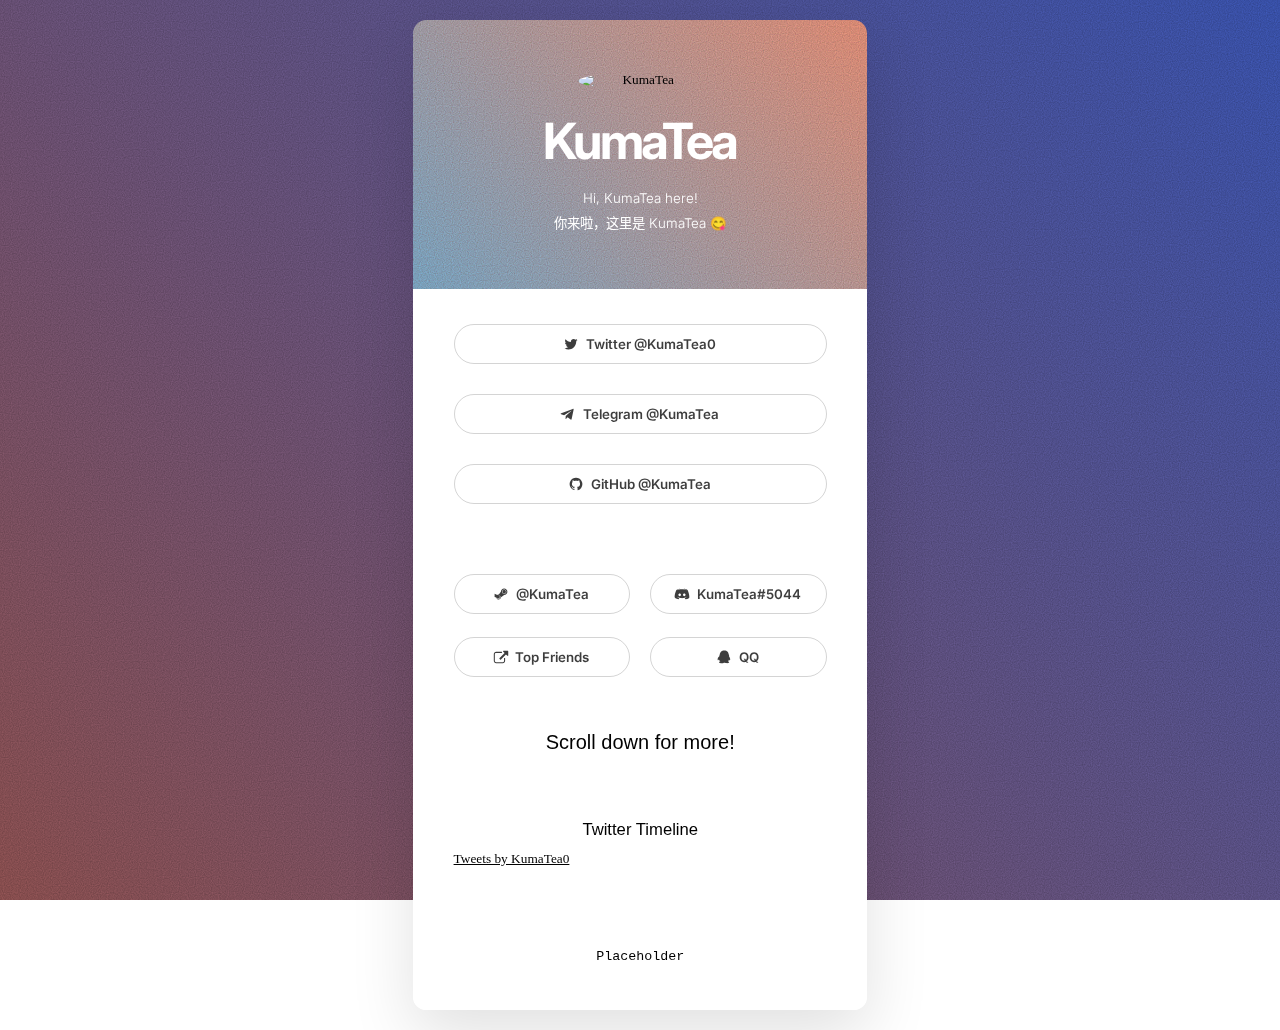
==== commit 9a951427: "change website link to top friends" ====
--- a/index.html
+++ b/index.html
@@ -138,11 +138,11 @@
                   <span class="label">@KumaTea</span></a></li>
               </ul>
               <ul id="buttons07" class="style1 buttons">
-                <li><a href="https://www.maku.ml" target="_blank" class="button n01">
+                <li><a href="https://top.maku.ml" target="_blank" class="button n01">
                   <svg>
                     <use xlink:href="#icon-a3c"></use>
                   </svg>
-                  <span class="label">Website</span></a></li>
+                  <span class="label">Top Friends</span></a></li>
               </ul>
             </div>
             <div>
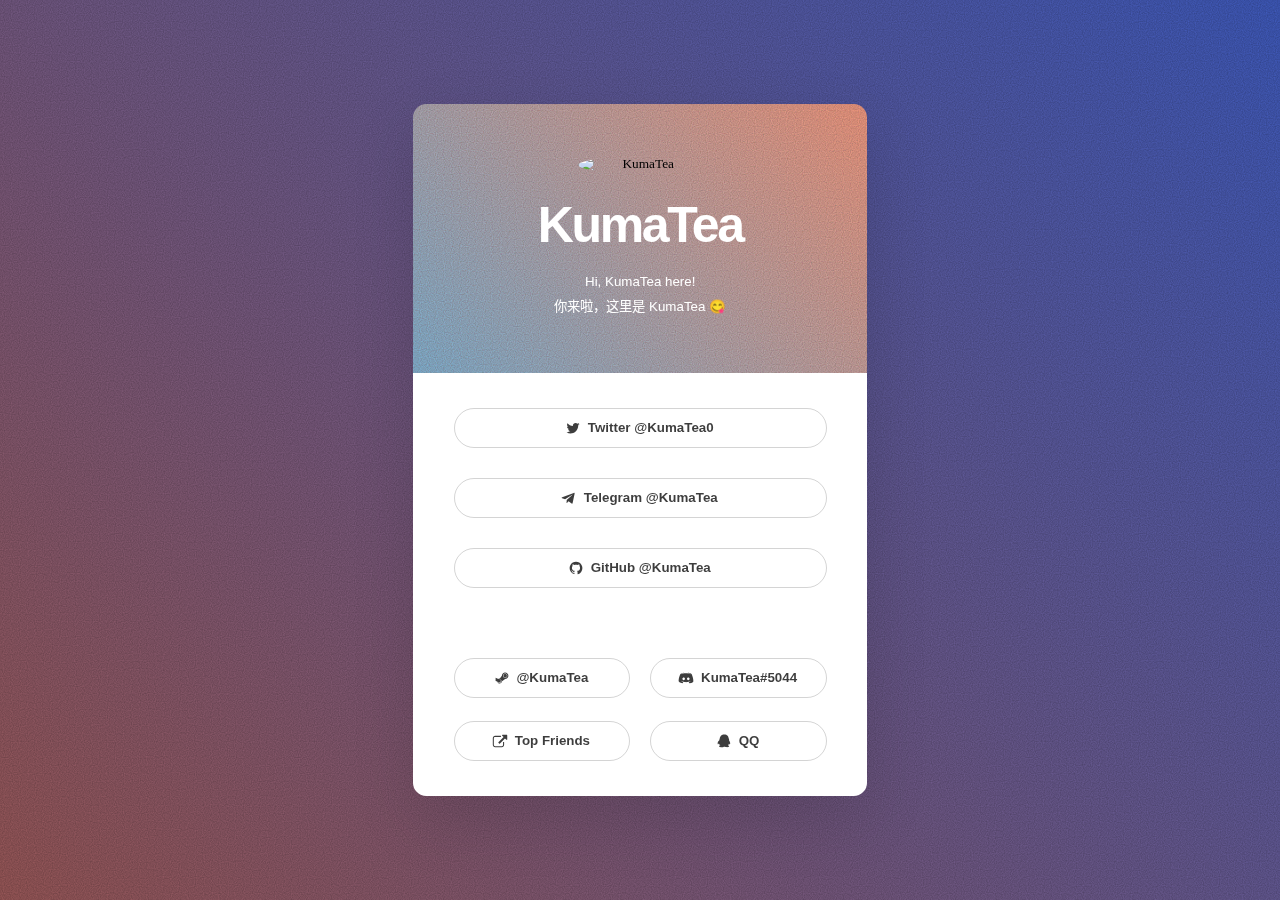
==== commit 5675ef0a: "minify and optimize" ====
--- a/index.html
+++ b/index.html
@@ -14,15 +14,14 @@
   <meta property="og:image:type" content="image/jpeg"/>
   <meta property="og:image:width" content="1280"/>
   <meta property="og:image:height" content="800"/>
-  <meta property="og:url" content="https://maku.ml/"/>
+  <meta property="og:url" content="https://kmtea.eu/"/>
   <meta property="twitter:card" content="summary_large_image"/>
   <link rel="apple-touch-icon" sizes="320x320" href="res/avatar.png"/>
   <link rel="apple-touch-icon-precomposed" sizes="320x320" href="res/avatar.png"/>
   <link rel="icon" type="image/png" sizes="320x320" href="res/avatar.png"/>
   <link rel="shortcut icon" href="res/favicon.ico"/>
-  <link href="https://fonts.googleapis.com/css?family=Inter:600,600italic,700,700italic,300,300italic,400,400italic"
-        rel="stylesheet" type="text/css"/>
-  <link href="res/carrd.css" rel="stylesheet" type="text/css"/>
+  <link href="res/fonts.css" rel="stylesheet" type="text/css"/>
+  <link href="res/carrd.min.css" rel="stylesheet" type="text/css"/>
   <noscript>
     <style>
       body {
@@ -138,7 +137,7 @@
                   <span class="label">@KumaTea</span></a></li>
               </ul>
               <ul id="buttons07" class="style1 buttons">
-                <li><a href="https://top.maku.ml" target="_blank" class="button n01">
+                <li><a href="https://top.kmtea.eu" target="_blank" class="button n01">
                   <svg>
                     <use xlink:href="#icon-a3c"></use>
                   </svg>
@@ -154,7 +153,7 @@
                   <span class="label">KumaTea#5044</span></a></li>
               </ul>
               <ul id="buttons06" class="style1 buttons">
-                <li><a href="https://qq.maku.ml/" target="_blank" class="button n01">
+                <li><a href="https://qq.kmtea.eu/" target="_blank" class="button n01">
                   <svg>
                     <use xlink:href="#icon-92c"></use>
                   </svg>
@@ -164,32 +163,13 @@
           </div>
         </div>
       </div>
-      <div id="container05" class="container default full">
-        <div class="wrapper">
-          <div class="inner"><h2 id="text04">Scroll down for more!</h2></div>
-        </div>
-      </div>
-      <div id="container06" class="container default full">
-        <div class="wrapper">
-          <div class="inner">
-            <p id="text05">Twitter Timeline</p>
-            <a class="twitter-timeline" data-height="480" href="https://twitter.com/KumaTea0?ref_src=twsrc%5Etfw">Tweets by KumaTea0</a>
-            <script async src="https://platform.twitter.com/widgets.js" charset="utf-8"></script>
-          </div>
-        </div>
-      </div>
-      <div id="container04" class="container default full">
-        <div class="wrapper">
-          <div class="inner"><p id="text03">Placeholder</p></div>
-        </div>
-      </div>
       <!--  <p id="credits"><a href="https://carrd.co">( Made with Carrd )</a></p> -->
     </div>
   </div>
 </div>
-<script src="res/carrd.js"></script>
+<script src="res/carrd.min.js"></script>
 <!-- Global site tag (gtag.js) - Google Analytics -->
-<script async src="https://www.googletagmanager.com/gtag/js?id=G-2FYDXXDPKX"></script>
+<script async src="res/gtag.js"></script>
 <script>
     window.dataLayer = window.dataLayer || [];
 
--- a/res/fonts.css
+++ b/res/fonts.css
@@ -0,0 +1,224 @@
+/* cyrillic-ext */
+@font-face {
+  font-family: 'Inter';
+  font-style: normal;
+  font-weight: 300;
+  src: url(https://fonts.gstatic.com/s/inter/v3/UcC73FwrK3iLTeHuS_fvQtMwCp50KnMa2JL7SUc.woff2) format('woff2');
+  unicode-range: U+0460-052F, U+1C80-1C88, U+20B4, U+2DE0-2DFF, U+A640-A69F, U+FE2E-FE2F;
+}
+/* cyrillic */
+@font-face {
+  font-family: 'Inter';
+  font-style: normal;
+  font-weight: 300;
+  src: url(https://fonts.gstatic.com/s/inter/v3/UcC73FwrK3iLTeHuS_fvQtMwCp50KnMa0ZL7SUc.woff2) format('woff2');
+  unicode-range: U+0400-045F, U+0490-0491, U+04B0-04B1, U+2116;
+}
+/* greek-ext */
+@font-face {
+  font-family: 'Inter';
+  font-style: normal;
+  font-weight: 300;
+  src: url(https://fonts.gstatic.com/s/inter/v3/UcC73FwrK3iLTeHuS_fvQtMwCp50KnMa2ZL7SUc.woff2) format('woff2');
+  unicode-range: U+1F00-1FFF;
+}
+/* greek */
+@font-face {
+  font-family: 'Inter';
+  font-style: normal;
+  font-weight: 300;
+  src: url(https://fonts.gstatic.com/s/inter/v3/UcC73FwrK3iLTeHuS_fvQtMwCp50KnMa1pL7SUc.woff2) format('woff2');
+  unicode-range: U+0370-03FF;
+}
+/* vietnamese */
+@font-face {
+  font-family: 'Inter';
+  font-style: normal;
+  font-weight: 300;
+  src: url(https://fonts.gstatic.com/s/inter/v3/UcC73FwrK3iLTeHuS_fvQtMwCp50KnMa2pL7SUc.woff2) format('woff2');
+  unicode-range: U+0102-0103, U+0110-0111, U+0128-0129, U+0168-0169, U+01A0-01A1, U+01AF-01B0, U+1EA0-1EF9, U+20AB;
+}
+/* latin-ext */
+@font-face {
+  font-family: 'Inter';
+  font-style: normal;
+  font-weight: 300;
+  src: url(https://fonts.gstatic.com/s/inter/v3/UcC73FwrK3iLTeHuS_fvQtMwCp50KnMa25L7SUc.woff2) format('woff2');
+  unicode-range: U+0100-024F, U+0259, U+1E00-1EFF, U+2020, U+20A0-20AB, U+20AD-20CF, U+2113, U+2C60-2C7F, U+A720-A7FF;
+}
+/* latin */
+@font-face {
+  font-family: 'Inter';
+  font-style: normal;
+  font-weight: 300;
+  src: url(https://fonts.gstatic.com/s/inter/v3/UcC73FwrK3iLTeHuS_fvQtMwCp50KnMa1ZL7.woff2) format('woff2');
+  unicode-range: U+0000-00FF, U+0131, U+0152-0153, U+02BB-02BC, U+02C6, U+02DA, U+02DC, U+2000-206F, U+2074, U+20AC, U+2122, U+2191, U+2193, U+2212, U+2215, U+FEFF, U+FFFD;
+}
+/* cyrillic-ext */
+@font-face {
+  font-family: 'Inter';
+  font-style: normal;
+  font-weight: 400;
+  src: url(https://fonts.gstatic.com/s/inter/v3/UcC73FwrK3iLTeHuS_fvQtMwCp50KnMa2JL7SUc.woff2) format('woff2');
+  unicode-range: U+0460-052F, U+1C80-1C88, U+20B4, U+2DE0-2DFF, U+A640-A69F, U+FE2E-FE2F;
+}
+/* cyrillic */
+@font-face {
+  font-family: 'Inter';
+  font-style: normal;
+  font-weight: 400;
+  src: url(https://fonts.gstatic.com/s/inter/v3/UcC73FwrK3iLTeHuS_fvQtMwCp50KnMa0ZL7SUc.woff2) format('woff2');
+  unicode-range: U+0400-045F, U+0490-0491, U+04B0-04B1, U+2116;
+}
+/* greek-ext */
+@font-face {
+  font-family: 'Inter';
+  font-style: normal;
+  font-weight: 400;
+  src: url(https://fonts.gstatic.com/s/inter/v3/UcC73FwrK3iLTeHuS_fvQtMwCp50KnMa2ZL7SUc.woff2) format('woff2');
+  unicode-range: U+1F00-1FFF;
+}
+/* greek */
+@font-face {
+  font-family: 'Inter';
+  font-style: normal;
+  font-weight: 400;
+  src: url(https://fonts.gstatic.com/s/inter/v3/UcC73FwrK3iLTeHuS_fvQtMwCp50KnMa1pL7SUc.woff2) format('woff2');
+  unicode-range: U+0370-03FF;
+}
+/* vietnamese */
+@font-face {
+  font-family: 'Inter';
+  font-style: normal;
+  font-weight: 400;
+  src: url(https://fonts.gstatic.com/s/inter/v3/UcC73FwrK3iLTeHuS_fvQtMwCp50KnMa2pL7SUc.woff2) format('woff2');
+  unicode-range: U+0102-0103, U+0110-0111, U+0128-0129, U+0168-0169, U+01A0-01A1, U+01AF-01B0, U+1EA0-1EF9, U+20AB;
+}
+/* latin-ext */
+@font-face {
+  font-family: 'Inter';
+  font-style: normal;
+  font-weight: 400;
+  src: url(https://fonts.gstatic.com/s/inter/v3/UcC73FwrK3iLTeHuS_fvQtMwCp50KnMa25L7SUc.woff2) format('woff2');
+  unicode-range: U+0100-024F, U+0259, U+1E00-1EFF, U+2020, U+20A0-20AB, U+20AD-20CF, U+2113, U+2C60-2C7F, U+A720-A7FF;
+}
+/* latin */
+@font-face {
+  font-family: 'Inter';
+  font-style: normal;
+  font-weight: 400;
+  src: url(https://fonts.gstatic.com/s/inter/v3/UcC73FwrK3iLTeHuS_fvQtMwCp50KnMa1ZL7.woff2) format('woff2');
+  unicode-range: U+0000-00FF, U+0131, U+0152-0153, U+02BB-02BC, U+02C6, U+02DA, U+02DC, U+2000-206F, U+2074, U+20AC, U+2122, U+2191, U+2193, U+2212, U+2215, U+FEFF, U+FFFD;
+}
+/* cyrillic-ext */
+@font-face {
+  font-family: 'Inter';
+  font-style: normal;
+  font-weight: 600;
+  src: url(https://fonts.gstatic.com/s/inter/v3/UcC73FwrK3iLTeHuS_fvQtMwCp50KnMa2JL7SUc.woff2) format('woff2');
+  unicode-range: U+0460-052F, U+1C80-1C88, U+20B4, U+2DE0-2DFF, U+A640-A69F, U+FE2E-FE2F;
+}
+/* cyrillic */
+@font-face {
+  font-family: 'Inter';
+  font-style: normal;
+  font-weight: 600;
+  src: url(https://fonts.gstatic.com/s/inter/v3/UcC73FwrK3iLTeHuS_fvQtMwCp50KnMa0ZL7SUc.woff2) format('woff2');
+  unicode-range: U+0400-045F, U+0490-0491, U+04B0-04B1, U+2116;
+}
+/* greek-ext */
+@font-face {
+  font-family: 'Inter';
+  font-style: normal;
+  font-weight: 600;
+  src: url(https://fonts.gstatic.com/s/inter/v3/UcC73FwrK3iLTeHuS_fvQtMwCp50KnMa2ZL7SUc.woff2) format('woff2');
+  unicode-range: U+1F00-1FFF;
+}
+/* greek */
+@font-face {
+  font-family: 'Inter';
+  font-style: normal;
+  font-weight: 600;
+  src: url(https://fonts.gstatic.com/s/inter/v3/UcC73FwrK3iLTeHuS_fvQtMwCp50KnMa1pL7SUc.woff2) format('woff2');
+  unicode-range: U+0370-03FF;
+}
+/* vietnamese */
+@font-face {
+  font-family: 'Inter';
+  font-style: normal;
+  font-weight: 600;
+  src: url(https://fonts.gstatic.com/s/inter/v3/UcC73FwrK3iLTeHuS_fvQtMwCp50KnMa2pL7SUc.woff2) format('woff2');
+  unicode-range: U+0102-0103, U+0110-0111, U+0128-0129, U+0168-0169, U+01A0-01A1, U+01AF-01B0, U+1EA0-1EF9, U+20AB;
+}
+/* latin-ext */
+@font-face {
+  font-family: 'Inter';
+  font-style: normal;
+  font-weight: 600;
+  src: url(https://fonts.gstatic.com/s/inter/v3/UcC73FwrK3iLTeHuS_fvQtMwCp50KnMa25L7SUc.woff2) format('woff2');
+  unicode-range: U+0100-024F, U+0259, U+1E00-1EFF, U+2020, U+20A0-20AB, U+20AD-20CF, U+2113, U+2C60-2C7F, U+A720-A7FF;
+}
+/* latin */
+@font-face {
+  font-family: 'Inter';
+  font-style: normal;
+  font-weight: 600;
+  src: url(https://fonts.gstatic.com/s/inter/v3/UcC73FwrK3iLTeHuS_fvQtMwCp50KnMa1ZL7.woff2) format('woff2');
+  unicode-range: U+0000-00FF, U+0131, U+0152-0153, U+02BB-02BC, U+02C6, U+02DA, U+02DC, U+2000-206F, U+2074, U+20AC, U+2122, U+2191, U+2193, U+2212, U+2215, U+FEFF, U+FFFD;
+}
+/* cyrillic-ext */
+@font-face {
+  font-family: 'Inter';
+  font-style: normal;
+  font-weight: 700;
+  src: url(https://fonts.gstatic.com/s/inter/v3/UcC73FwrK3iLTeHuS_fvQtMwCp50KnMa2JL7SUc.woff2) format('woff2');
+  unicode-range: U+0460-052F, U+1C80-1C88, U+20B4, U+2DE0-2DFF, U+A640-A69F, U+FE2E-FE2F;
+}
+/* cyrillic */
+@font-face {
+  font-family: 'Inter';
+  font-style: normal;
+  font-weight: 700;
+  src: url(https://fonts.gstatic.com/s/inter/v3/UcC73FwrK3iLTeHuS_fvQtMwCp50KnMa0ZL7SUc.woff2) format('woff2');
+  unicode-range: U+0400-045F, U+0490-0491, U+04B0-04B1, U+2116;
+}
+/* greek-ext */
+@font-face {
+  font-family: 'Inter';
+  font-style: normal;
+  font-weight: 700;
+  src: url(https://fonts.gstatic.com/s/inter/v3/UcC73FwrK3iLTeHuS_fvQtMwCp50KnMa2ZL7SUc.woff2) format('woff2');
+  unicode-range: U+1F00-1FFF;
+}
+/* greek */
+@font-face {
+  font-family: 'Inter';
+  font-style: normal;
+  font-weight: 700;
+  src: url(https://fonts.gstatic.com/s/inter/v3/UcC73FwrK3iLTeHuS_fvQtMwCp50KnMa1pL7SUc.woff2) format('woff2');
+  unicode-range: U+0370-03FF;
+}
+/* vietnamese */
+@font-face {
+  font-family: 'Inter';
+  font-style: normal;
+  font-weight: 700;
+  src: url(https://fonts.gstatic.com/s/inter/v3/UcC73FwrK3iLTeHuS_fvQtMwCp50KnMa2pL7SUc.woff2) format('woff2');
+  unicode-range: U+0102-0103, U+0110-0111, U+0128-0129, U+0168-0169, U+01A0-01A1, U+01AF-01B0, U+1EA0-1EF9, U+20AB;
+}
+/* latin-ext */
+@font-face {
+  font-family: 'Inter';
+  font-style: normal;
+  font-weight: 700;
+  src: url(https://fonts.gstatic.com/s/inter/v3/UcC73FwrK3iLTeHuS_fvQtMwCp50KnMa25L7SUc.woff2) format('woff2');
+  unicode-range: U+0100-024F, U+0259, U+1E00-1EFF, U+2020, U+20A0-20AB, U+20AD-20CF, U+2113, U+2C60-2C7F, U+A720-A7FF;
+}
+/* latin */
+@font-face {
+  font-family: 'Inter';
+  font-style: normal;
+  font-weight: 700;
+  src: url(https://fonts.gstatic.com/s/inter/v3/UcC73FwrK3iLTeHuS_fvQtMwCp50KnMa1ZL7.woff2) format('woff2');
+  unicode-range: U+0000-00FF, U+0131, U+0152-0153, U+02BB-02BC, U+02C6, U+02DA, U+02DC, U+2000-206F, U+2074, U+20AC, U+2122, U+2191, U+2193, U+2212, U+2215, U+FEFF, U+FFFD;
+}
--- a/res/carrd.min.css
+++ b/res/carrd.min.css
@@ -0,0 +1 @@
+a,abbr,acronym,address,applet,article,aside,audio,b,big,blockquote,body,canvas,caption,center,cite,code,dd,del,details,dfn,div,dl,dt,em,embed,fieldset,figcaption,figure,footer,form,h1,h2,h3,h4,h5,h6,header,hgroup,html,i,iframe,img,ins,kbd,label,legend,li,mark,menu,nav,object,ol,output,p,pre,q,ruby,s,samp,section,small,span,strike,strong,sub,summary,sup,table,tbody,td,tfoot,th,thead,time,tr,tt,u,ul,var,video{margin:0;padding:0;border:0;font-size:100%;font:inherit;vertical-align:baseline}article,aside,details,figcaption,figure,footer,header,hgroup,menu,nav,section{display:block}body{line-height:1}ol,ul{list-style:none}blockquote,q{quotes:none}blockquote:after,blockquote:before,q:after,q:before{content:'';content:none}table{border-collapse:collapse;border-spacing:0}body{-webkit-text-size-adjust:none}mark{background-color:transparent;color:inherit}input::-moz-focus-inner{border:0;padding:0}input[type=email],input[type=text],select,textarea{-moz-appearance:none;-webkit-appearance:none;-ms-appearance:none;appearance:none}*,:after,:before{box-sizing:border-box}body{min-width:320px;min-height:100vh;line-height:1;word-wrap:break-word;overflow-x:hidden}u{text-decoration:underline}strong{color:inherit;font-weight:bolder}em{font-style:italic}code{font-family:'Lucida Console','Courier New',monospace;font-weight:400;text-indent:0;letter-spacing:0;font-size:.9em;margin:0 .25em;padding:.25em .5em;background-color:rgba(144,144,144,.25);border-radius:.25em}mark{background-color:rgba(144,144,144,.25)}a{-moz-transition:color .25s ease,background-color .25s ease,border-color .25s ease;-webkit-transition:color .25s ease,background-color .25s ease,border-color .25s ease;-ms-transition:color .25s ease,background-color .25s ease,border-color .25s ease;transition:color .25s ease,background-color .25s ease,border-color .25s ease;color:inherit;text-decoration:underline}s{text-decoration:line-through}body:before{content:'';display:block;background-attachment:scroll;position:fixed;top:0;left:0;width:100vw;height:100vh;z-index:0;-moz-pointer-events:none;-webkit-pointer-events:none;-ms-pointer-events:none;pointer-events:none;-moz-transform:scale(1);-webkit-transform:scale(1);-ms-transform:scale(1);transform:scale(1);background-image:url('data:image/svg+xml;charset=utf8,%3Csvg%20viewBox%3D%220%200%20512%20512%22%20width%3D%22512%22%20height%3D%22512%22%20version%3D%221.1%22%20xmlns%3D%22http%3A%2F%2Fwww.w3.org%2F2000%2Fsvg%22%3E%3Cfilter%20id%3D%22noise%22%3E%3CfeTurbulence%20type%3D%22fractalNoise%22%20baseFrequency%3D%220.875%22%20result%3D%22noise%22%20%2F%3E%3CfeColorMatrix%20type%3D%22matrix%22%20values%3D%220%200%200%200%200%200%200%200%200%200%200%200%200%200%200%200%200%200%200.328125%200%22%20%2F%3E%3C%2Ffilter%3E%3Crect%20filter%3D%22url%28%23noise%29%22%20x%3D%220%22%20y%3D%220%22%20width%3D%22512%22%20height%3D%22512%22%20fill%3D%22transparent%22%20opacity%3D%221%22%20%2F%3E%3C%2Fsvg%3E'),linear-gradient(45deg,#a15c5c 0,#425fc7 100%);background-size:512px,auto;background-position:center,0 0;background-repeat:repeat,repeat}body:after{display:block;content:'';position:fixed;top:0;left:0;width:100%;height:100%;background-color:#3d4a59;z-index:1;opacity:0;visibility:hidden;-moz-transition:opacity 1s ease-in-out 0s,visibility 1s 0s;-webkit-transition:opacity 1s ease-in-out 0s,visibility 1s 0s;-ms-transition:opacity 1s ease-in-out 0s,visibility 1s 0s;transition:opacity 1s ease-in-out 0s,visibility 1s 0s;-moz-transform:scale(1);-webkit-transform:scale(1);-ms-transform:scale(1);transform:scale(1)}body.is-loading:after{opacity:1;visibility:visible}html{font-size:14pt}#wrapper{-webkit-overflow-scrolling:touch;display:flex;-moz-flex-direction:column;-webkit-flex-direction:column;-ms-flex-direction:column;flex-direction:column;-moz-align-items:center;-webkit-align-items:center;-ms-align-items:center;align-items:center;-moz-justify-content:center;-webkit-justify-content:center;-ms-justify-content:center;justify-content:center;min-height:100vh;position:relative;z-index:2;overflow:hidden;padding:1.5rem 1.5rem 1.5rem 1.5rem}#main{display:flex;position:relative;max-width:100%;z-index:1;-moz-align-items:center;-webkit-align-items:center;-ms-align-items:center;align-items:center;-moz-justify-content:center;-webkit-justify-content:center;-ms-justify-content:center;justify-content:center;-moz-flex-grow:0;-webkit-flex-grow:0;-ms-flex-grow:0;flex-grow:0;-moz-flex-shrink:0;-webkit-flex-shrink:0;-ms-flex-shrink:0;flex-shrink:0;text-align:left;background-color:transparent;box-shadow:0 1.75rem 4.875rem 0 rgba(0,0,0,.122);border-radius:1rem 1rem 1rem 1rem;-moz-transition:opacity 1s ease 0s,-moz-transform 1s ease 0s;-webkit-transition:opacity 1s ease 0s,-webkit-transform 1s ease 0s;-ms-transition:opacity 1s ease 0s,-ms-transform 1s ease 0s;transition:opacity 1s ease 0s,transform 1s ease 0s}#main>.inner{position:relative;z-index:1;border-radius:inherit;padding:3rem 3rem;max-width:100%;width:34rem}#main>.inner>*{margin-top:0;margin-bottom:0}#main>.inner>:first-child{margin-top:0!important}#main>.inner>:last-child{margin-bottom:0!important}#main>.inner>.full{margin-left:calc(-3rem);width:calc(100% + 6rem + .4725px);max-width:calc(100% + 6rem + .4725px)}#main>.inner>.full:first-child{margin-top:-3rem!important;border-top-left-radius:inherit;border-top-right-radius:inherit}#main>.inner>.full:last-child{margin-bottom:-3rem!important;border-bottom-left-radius:inherit;border-bottom-right-radius:inherit}#main>.inner>.full.screen{width:100vw;max-width:100vw;position:relative;border-radius:0!important;left:50%;right:auto;margin-left:-50vw}body.is-loading #main{opacity:0;-moz-transform:translateY(1.5rem);-webkit-transform:translateY(1.5rem);-ms-transform:translateY(1.5rem);transform:translateY(1.5rem)}body.is-instant #main,body.is-instant #main>.inner>*,body.is-instant #main>.inner>section>*{-moz-transition:none!important;-webkit-transition:none!important;-ms-transition:none!important;transition:none!important}body.is-instant:after{display:none!important;-moz-transition:none!important;-webkit-transition:none!important;-ms-transition:none!important;transition:none!important}.container{position:relative}.container>.wrapper{vertical-align:top;position:relative;max-width:100%;border-radius:inherit}.container>.wrapper>.inner{vertical-align:top;position:relative;max-width:100%;border-radius:inherit}#main .container.full:first-child>.wrapper{border-top-left-radius:inherit;border-top-right-radius:inherit}#main .container.full:last-child>.wrapper{border-bottom-left-radius:inherit;border-bottom-right-radius:inherit}#main .container.full:first-child>.wrapper>.inner{border-top-left-radius:inherit;border-top-right-radius:inherit}#main .container.full:last-child>.wrapper>.inner{border-bottom-left-radius:inherit;border-bottom-right-radius:inherit}#container01>.wrapper>.inner{text-align:center;padding:4rem 3rem}#container01{display:flex;width:100%;-moz-align-items:center;-webkit-align-items:center;-ms-align-items:center;align-items:center;-moz-justify-content:center;-webkit-justify-content:center;-ms-justify-content:center;justify-content:center;background-image:url('data:image/svg+xml;charset=utf8,%3Csvg%20viewBox%3D%220%200%20512%20512%22%20width%3D%22512%22%20height%3D%22512%22%20version%3D%221.1%22%20xmlns%3D%22http%3A%2F%2Fwww.w3.org%2F2000%2Fsvg%22%3E%3Cfilter%20id%3D%22noise%22%3E%3CfeTurbulence%20type%3D%22fractalNoise%22%20baseFrequency%3D%220.875%22%20result%3D%22noise%22%20%2F%3E%3CfeColorMatrix%20type%3D%22matrix%22%20values%3D%220.2890625%200%200%200%200%200%200.125%200%200%200%200%200%200.125%200%200%200%200%200%200.52734375%200%22%20%2F%3E%3C%2Ffilter%3E%3Crect%20filter%3D%22url%28%23noise%29%22%20x%3D%220%22%20y%3D%220%22%20width%3D%22512%22%20height%3D%22512%22%20fill%3D%22transparent%22%20opacity%3D%221%22%20%2F%3E%3C%2Fsvg%3E'),linear-gradient(45deg,#7dbee3 0,#ffa082 100%);background-size:512px,cover;background-position:center,0 0;background-repeat:repeat,repeat}#container01>.wrapper{width:100%;max-width:34rem}#container01.default>.wrapper>.inner>*{margin-top:1.25rem;margin-bottom:1.25rem}#container01.default>.wrapper>.inner>:first-child{margin-top:0!important}#container01.default>.wrapper>.inner>:last-child{margin-bottom:0!important}#container01.columns>.wrapper>.inner{-moz-flex-wrap:wrap;-webkit-flex-wrap:wrap;-ms-flex-wrap:wrap;flex-wrap:wrap;display:flex;-moz-align-items:flex-start;-webkit-align-items:flex-start;-ms-align-items:flex-start;align-items:flex-start}#container01.columns>.wrapper>.inner>*{-moz-flex-shrink:0;-webkit-flex-shrink:0;-ms-flex-shrink:0;flex-shrink:0;-moz-flex-grow:0;-webkit-flex-grow:0;-ms-flex-grow:0;flex-grow:0;max-width:100%;padding:0 0 0 2rem}#container01.columns>.wrapper>.inner>*>*{margin-top:1.25rem;margin-bottom:1.25rem}#container01.columns>.wrapper>.inner>*>:first-child{margin-top:0!important}#container01.columns>.wrapper>.inner>*>:last-child{margin-bottom:0!important}#container01.columns>.wrapper>.inner>:first-child{margin-left:-2rem}#container01.default>.wrapper>.inner>.full{margin-left:calc(-3rem);width:calc(100% + 6rem + .4725px);max-width:none}#container01.default>.wrapper>.inner>.full:first-child{margin-top:-4rem!important;border-top-left-radius:inherit;border-top-right-radius:inherit}#container01.default>.wrapper>.inner>.full:last-child{margin-bottom:-4rem!important;border-bottom-left-radius:inherit;border-bottom-right-radius:inherit}#container01.columns>.wrapper>.inner>div>.full{margin-left:calc(-1rem);width:calc(100% + 2rem + .4725px);max-width:none}#container01.columns>.wrapper>.inner>div:first-child>.full{margin-left:calc(-3rem);width:calc(100% + 4rem + .4725px)}#container01.columns>.wrapper>.inner>div:last-child>.full{width:calc(100% + 4rem + .4725px)}#container01.columns>.wrapper>.inner>div>.full:first-child{margin-top:calc(-4rem)!important}#container01.columns>.wrapper>.inner>div>.full:last-child{margin-bottom:calc(-4rem)!important}#container01.columns>.wrapper>.inner>div:first-child,#container01.columns>.wrapper>.inner>div:first-child>.full:first-child{border-top-left-radius:inherit}#container01.columns>.wrapper>.inner>div:last-child,#container01.columns>.wrapper>.inner>div:last-child>.full:first-child{border-top-right-radius:inherit}#container01.columns>.wrapper>.inner>.full{align-self:stretch}#container01.columns>.wrapper>.inner>.full:first-child{border-top-left-radius:inherit;border-bottom-left-radius:inherit}#container01.columns>.wrapper>.inner>.full:last-child{border-top-right-radius:inherit;border-bottom-right-radius:inherit}#container01.columns>.wrapper>.inner>.full>.full:first-child:last-child{height:calc(100% + 8rem);border-radius:inherit}#container01.columns>.wrapper>.inner>.full>.full:first-child:last-child>*{position:absolute;width:100%;height:100%;border-radius:inherit}#container01.columns>.wrapper>.inner>.full>.full:first-child:last-child>*>*{height:100%;border-radius:inherit}#container03>.wrapper>.inner{padding:2rem 3rem}#container03{display:flex;width:100%;-moz-align-items:center;-webkit-align-items:center;-ms-align-items:center;align-items:center;-moz-justify-content:center;-webkit-justify-content:center;-ms-justify-content:center;justify-content:center;background-color:#fff}#container03>.wrapper{width:100%;max-width:34rem}#container03.default>.wrapper>.inner>*{margin-top:1rem;margin-bottom:1rem}#container03.default>.wrapper>.inner>:first-child{margin-top:0!important}#container03.default>.wrapper>.inner>:last-child{margin-bottom:0!important}#container03.columns>.wrapper>.inner{-moz-flex-wrap:wrap;-webkit-flex-wrap:wrap;-ms-flex-wrap:wrap;flex-wrap:wrap;display:flex;-moz-align-items:flex-start;-webkit-align-items:flex-start;-ms-align-items:flex-start;align-items:flex-start}#container03.columns>.wrapper>.inner>*{-moz-flex-shrink:0;-webkit-flex-shrink:0;-ms-flex-shrink:0;flex-shrink:0;-moz-flex-grow:0;-webkit-flex-grow:0;-ms-flex-grow:0;flex-grow:0;max-width:100%;padding:0 0 0 1.25rem}#container03.columns>.wrapper>.inner>*>*{margin-top:1rem;margin-bottom:1rem}#container03.columns>.wrapper>.inner>*>:first-child{margin-top:0!important}#container03.columns>.wrapper>.inner>*>:last-child{margin-bottom:0!important}#container03.columns>.wrapper>.inner>:first-child{margin-left:-1.25rem}#container03.default>.wrapper>.inner>.full{margin-left:calc(-3rem);width:calc(100% + 6rem + .4725px);max-width:none}#container03.default>.wrapper>.inner>.full:first-child{margin-top:-2rem!important;border-top-left-radius:inherit;border-top-right-radius:inherit}#container03.default>.wrapper>.inner>.full:last-child{margin-bottom:-2rem!important;border-bottom-left-radius:inherit;border-bottom-right-radius:inherit}#container03.columns>.wrapper>.inner>div>.full{margin-left:calc(-.625rem);width:calc(100% + 1.25rem + .4725px);max-width:none}#container03.columns>.wrapper>.inner>div:first-child>.full{margin-left:calc(-3rem);width:calc(100% + 3.625rem + .4725px)}#container03.columns>.wrapper>.inner>div:last-child>.full{width:calc(100% + 3.625rem + .4725px)}#container03.columns>.wrapper>.inner>div>.full:first-child{margin-top:calc(-2rem)!important}#container03.columns>.wrapper>.inner>div>.full:last-child{margin-bottom:calc(-2rem)!important}#container03.columns>.wrapper>.inner>div:first-child,#container03.columns>.wrapper>.inner>div:first-child>.full:first-child{border-top-left-radius:inherit}#container03.columns>.wrapper>.inner>div:last-child,#container03.columns>.wrapper>.inner>div:last-child>.full:first-child{border-top-right-radius:inherit}#container03.columns>.wrapper>.inner>.full{align-self:stretch}#container03.columns>.wrapper>.inner>.full:first-child{border-top-left-radius:inherit;border-bottom-left-radius:inherit}#container03.columns>.wrapper>.inner>.full:last-child{border-top-right-radius:inherit;border-bottom-right-radius:inherit}#container03.columns>.wrapper>.inner>.full>.full:first-child:last-child{height:calc(100% + 4rem);border-radius:inherit}#container03.columns>.wrapper>.inner>.full>.full:first-child:last-child>*{position:absolute;width:100%;height:100%;border-radius:inherit}#container03.columns>.wrapper>.inner>.full>.full:first-child:last-child>*>*{height:100%;border-radius:inherit}#container02>.wrapper>.inner{padding:2rem 3rem}#container02{display:flex;width:100%;-moz-align-items:center;-webkit-align-items:center;-ms-align-items:center;align-items:center;-moz-justify-content:center;-webkit-justify-content:center;-ms-justify-content:center;justify-content:center;background-color:#fff}#container02>.wrapper{width:100%;max-width:34rem}#container02.default>.wrapper>.inner>*{margin-top:.5rem;margin-bottom:.5rem}#container02.default>.wrapper>.inner>:first-child{margin-top:0!important}#container02.default>.wrapper>.inner>:last-child{margin-bottom:0!important}#container02.columns>.wrapper>.inner{-moz-flex-wrap:wrap;-webkit-flex-wrap:wrap;-ms-flex-wrap:wrap;flex-wrap:wrap;display:flex;-moz-align-items:flex-start;-webkit-align-items:flex-start;-ms-align-items:flex-start;align-items:flex-start}#container02.columns>.wrapper>.inner>*{-moz-flex-shrink:0;-webkit-flex-shrink:0;-ms-flex-shrink:0;flex-shrink:0;-moz-flex-grow:0;-webkit-flex-grow:0;-ms-flex-grow:0;flex-grow:0;max-width:100%;padding:0 0 0 1.5rem}#container02.columns>.wrapper>.inner>*>*{margin-top:.5rem;margin-bottom:.5rem}#container02.columns>.wrapper>.inner>*>:first-child{margin-top:0!important}#container02.columns>.wrapper>.inner>*>:last-child{margin-bottom:0!important}#container02.columns>.wrapper>.inner>:first-child{margin-left:-1.5rem}#container02.default>.wrapper>.inner>.full{margin-left:calc(-3rem);width:calc(100% + 6rem + .4725px);max-width:none}#container02.default>.wrapper>.inner>.full:first-child{margin-top:-2rem!important;border-top-left-radius:inherit;border-top-right-radius:inherit}#container02.default>.wrapper>.inner>.full:last-child{margin-bottom:-2rem!important;border-bottom-left-radius:inherit;border-bottom-right-radius:inherit}#container02.columns>.wrapper>.inner>div>.full{margin-left:calc(-.75rem);width:calc(100% + 1.5rem + .4725px);max-width:none}#container02.columns>.wrapper>.inner>div:first-child>.full{margin-left:calc(-3rem);width:calc(100% + 3.75rem + .4725px)}#container02.columns>.wrapper>.inner>div:last-child>.full{width:calc(100% + 3.75rem + .4725px)}#container02.columns>.wrapper>.inner>div>.full:first-child{margin-top:calc(-2rem)!important}#container02.columns>.wrapper>.inner>div>.full:last-child{margin-bottom:calc(-2rem)!important}#container02.columns>.wrapper>.inner>div:first-child,#container02.columns>.wrapper>.inner>div:first-child>.full:first-child{border-top-left-radius:inherit}#container02.columns>.wrapper>.inner>div:last-child,#container02.columns>.wrapper>.inner>div:last-child>.full:first-child{border-top-right-radius:inherit}#container02.columns>.wrapper>.inner>.full{align-self:stretch}#container02.columns>.wrapper>.inner>.full:first-child{border-top-left-radius:inherit;border-bottom-left-radius:inherit}#container02.columns>.wrapper>.inner>.full:last-child{border-top-right-radius:inherit;border-bottom-right-radius:inherit}#container02.columns>.wrapper>.inner>.full>.full:first-child:last-child{height:calc(100% + 4rem);border-radius:inherit}#container02.columns>.wrapper>.inner>.full>.full:first-child:last-child>*{position:absolute;width:100%;height:100%;border-radius:inherit}#container02.columns>.wrapper>.inner>.full>.full:first-child:last-child>*>*{height:100%;border-radius:inherit}#container02>.wrapper>.inner>:nth-child(1){width:calc(50% + .75rem)}#container02>.wrapper>.inner>:nth-child(2){width:calc(50% + .75rem)}.buttons{cursor:default;padding:0;letter-spacing:0}.buttons li a{text-decoration:none;text-align:center;white-space:nowrap;max-width:100%;-moz-align-items:center;-webkit-align-items:center;-ms-align-items:center;align-items:center;-moz-justify-content:center;-webkit-justify-content:center;-ms-justify-content:center;justify-content:center;vertical-align:middle}.buttons.style1{width:100%;padding:.625rem 0}.buttons.style1 li{display:block;margin:1.25rem 0}.buttons.style1 li:first-child{margin-top:0}.buttons.style1 li:last-child{margin-bottom:0}.buttons.style1 li a{display:inline-flex;width:30rem;height:3rem;line-height:3rem;vertical-align:middle;padding:0 1.5rem;font-size:1em;font-family:Inter,sans-serif;font-weight:600;border-radius:2rem}.buttons.style1 li a svg{display:block;-moz-transition:fill .25s ease;-webkit-transition:fill .25s ease;-ms-transition:fill .25s ease;transition:fill .25s ease;width:1em;min-width:16px;height:100%;fill:rgba(0,0,0,.761);margin-right:calc(.5em + 0rem);margin-left:-.125em}.buttons.style1 .button{color:rgba(0,0,0,.761);border:solid 1px rgba(0,0,0,.169)}.buttons.style1 .button:hover{color:#ff5c5c!important;border-color:#ff5c5c!important}.buttons.style1 .button:hover svg{fill:#ff5c5c!important}.image{position:relative;overflow:hidden;max-width:100%;display:block}.image a,.image span{position:relative;max-width:100%;display:inline-block;vertical-align:top}.image a img,.image span img{display:block}.image img{width:100%;max-width:100%;display:inline-block;vertical-align:top}.image.full img{display:block}.image.full:first-child img{border-top-left-radius:inherit;border-top-right-radius:inherit}.image.full:last-child img{border-bottom-left-radius:inherit;border-bottom-right-radius:inherit}.image.full a,.image.full span{display:block}#image01:not(:first-child){margin-top:1.75rem!important}#image01:not(:last-child){margin-bottom:1.75rem!important}#image01 a,#image01 span{border-radius:100%}#image01 img{width:9.375rem;border-radius:100%}h1 br+br,h2 br+br,h3 br+br,p br+br{display:block;content:' '}h1 .li,h2 .li,h3 .li,p .li{display:list-item;padding-left:.5em;margin:.75em 0 0 1em}#text01 br+br{margin-top:.675rem}#text01{color:#fff;font-family:Inter,sans-serif;letter-spacing:-.175rem;width:100%;font-size:3.75em;line-height:1.125;font-weight:700}#text01 a{text-decoration:underline}#text01 a:hover{text-decoration:none}#text02 br+br{margin-top:1.125rem}#text02{color:#fff;font-family:Inter,sans-serif;font-size:1em;line-height:1.875;font-weight:300}#text02 a{text-decoration:underline}#text02 a:hover{text-decoration:none}#credits br+br{margin-top:.9rem}#credits{color:#fff;font-family:Inter,sans-serif;letter-spacing:-.05rem;width:100%;font-size:.8em;line-height:1.5;font-weight:400;cursor:default;margin-top:1rem!important}#credits a{text-decoration:none!important;-moz-transition:opacity .25s ease;-webkit-transition:opacity .25s ease;-ms-transition:opacity .25s ease;transition:opacity .25s ease;opacity:.5}#credits a:hover{text-decoration:none!important;opacity:1}@media (max-width:1680px){html{font-size:10pt}}@media (max-width:1280px){html{font-size:10pt}}@media (max-width:980px){html{font-size:9pt}}@media (max-width:736px){html{font-size:11pt}#wrapper{padding:2rem 2rem 2rem 2rem}#main>.inner{padding:3rem 2rem}#main>.inner>*{margin-top:0;margin-bottom:0}#main>.inner>.full{margin-left:calc(-2rem);width:calc(100% + 4rem + .4725px);max-width:calc(100% + 4rem + .4725px)}#main>.inner>.full:first-child{margin-top:-3rem!important}#main>.inner>.full:last-child{margin-bottom:-3rem!important}#main>.inner>.full.screen{margin-left:-50vw}#container01>.wrapper>.inner{padding:3rem 2rem}#container01>.wrapper{max-width:100%}#container01.default>.wrapper>.inner>*{margin-top:1.25rem;margin-bottom:1.25rem}#container01.columns>.wrapper>.inner{-moz-flex-direction:column!important;-webkit-flex-direction:column!important;-ms-flex-direction:column!important;flex-direction:column!important;-moz-flex-wrap:nowrap!important;-webkit-flex-wrap:nowrap!important;-ms-flex-wrap:nowrap!important;flex-wrap:nowrap!important}#container01.columns>.wrapper>.inner>span{display:none}#container01.columns>.wrapper>.inner>*>*{margin-top:1.25rem;margin-bottom:1.25rem}#container01.columns>.wrapper>.inner>*{padding:1rem 0!important}#container01.columns>.wrapper>.inner>:first-child{margin-left:0!important;padding-top:0!important}#container01.columns>.wrapper>.inner>:last-child{padding-bottom:0!important}#container01.columns>.wrapper>.inner>div.after-spacer{padding-top:0!important}#container01.columns>.wrapper>.inner>div.before-spacer{padding-bottom:0!important}#container01.default>.wrapper>.inner>.full{margin-left:calc(-2rem);width:calc(100% + 4rem + .4725px)}#container01.default>.wrapper>.inner>.full:first-child{margin-top:-3rem!important}#container01.default>.wrapper>.inner>.full:last-child{margin-bottom:-3rem!important}#container01.columns>.wrapper>.inner>div>.full{margin-left:calc(-2rem);width:calc(100% + 4rem + .4725px)}#container01.columns>.wrapper>.inner>div:first-of-type>.full{margin-left:calc(-2rem);width:calc(100% + 4rem + .4725px)}#container01.columns>.wrapper>.inner>div:last-of-type>.full{margin-left:calc(-2rem);width:calc(100% + 4rem + .4725px)}#container01.columns>.wrapper>.inner>div>.full:first-child{margin-top:-1rem!important}#container01.columns>.wrapper>.inner>div>.full:last-child{margin-bottom:-1rem!important}#container01.columns>.wrapper>.inner>div:first-of-type>.full:first-child{margin-top:calc(-3rem)!important}#container01.columns>.wrapper>.inner>div:last-of-type>.full:last-child{margin-bottom:calc(-3rem)!important}#container01.columns>.wrapper>.inner>div:first-of-type,#container01.columns>.wrapper>.inner>div:first-of-type>.full:first-child{border-top-left-radius:inherit;border-top-right-radius:inherit}#container01.columns>.wrapper>.inner>div:last-of-type,#container01.columns>.wrapper>.inner>div:last-of-type>.full:last-child{border-bottom-left-radius:inherit;border-bottom-right-radius:inherit}#container01.columns>.wrapper>.inner>div:first-of-type,#container01.columns>.wrapper>.inner>div:first-of-type>.full:last-child{border-bottom-left-radius:0!important}#container01.columns>.wrapper>.inner>div:last-of-type,#container01.columns>.wrapper>.inner>div:last-of-type>.full:first-child{border-top-right-radius:0!important}#container01.columns>.wrapper>.inner>.full>.full:first-child:last-child{height:auto}#container01.columns>.wrapper>.inner>.full>.full:first-child:last-child>*{position:relative;width:100%;height:auto}#container01.columns>.wrapper>.inner>.full>.full:first-child:last-child>*>*{height:auto}#container01.columns>.wrapper>.inner>.full>.full:first-child:last-child>*>iframe{height:100%}#container03>.wrapper>.inner{padding:2rem 2rem}#container03>.wrapper{max-width:100%}#container03.default>.wrapper>.inner>*{margin-top:1rem;margin-bottom:1rem}#container03.columns>.wrapper>.inner{-moz-flex-direction:column!important;-webkit-flex-direction:column!important;-ms-flex-direction:column!important;flex-direction:column!important;-moz-flex-wrap:nowrap!important;-webkit-flex-wrap:nowrap!important;-ms-flex-wrap:nowrap!important;flex-wrap:nowrap!important}#container03.columns>.wrapper>.inner>span{display:none}#container03.columns>.wrapper>.inner>*>*{margin-top:1rem;margin-bottom:1rem}#container03.columns>.wrapper>.inner>*{padding:.625rem 0!important}#container03.columns>.wrapper>.inner>:first-child{margin-left:0!important;padding-top:0!important}#container03.columns>.wrapper>.inner>:last-child{padding-bottom:0!important}#container03.columns>.wrapper>.inner>div.after-spacer{padding-top:0!important}#container03.columns>.wrapper>.inner>div.before-spacer{padding-bottom:0!important}#container03.default>.wrapper>.inner>.full{margin-left:calc(-2rem);width:calc(100% + 4rem + .4725px)}#container03.default>.wrapper>.inner>.full:first-child{margin-top:-2rem!important}#container03.default>.wrapper>.inner>.full:last-child{margin-bottom:-2rem!important}#container03.columns>.wrapper>.inner>div>.full{margin-left:calc(-2rem);width:calc(100% + 4rem + .4725px)}#container03.columns>.wrapper>.inner>div:first-of-type>.full{margin-left:calc(-2rem);width:calc(100% + 4rem + .4725px)}#container03.columns>.wrapper>.inner>div:last-of-type>.full{margin-left:calc(-2rem);width:calc(100% + 4rem + .4725px)}#container03.columns>.wrapper>.inner>div>.full:first-child{margin-top:-.625rem!important}#container03.columns>.wrapper>.inner>div>.full:last-child{margin-bottom:-.625rem!important}#container03.columns>.wrapper>.inner>div:first-of-type>.full:first-child{margin-top:calc(-2rem)!important}#container03.columns>.wrapper>.inner>div:last-of-type>.full:last-child{margin-bottom:calc(-2rem)!important}#container03.columns>.wrapper>.inner>div:first-of-type,#container03.columns>.wrapper>.inner>div:first-of-type>.full:first-child{border-top-left-radius:inherit;border-top-right-radius:inherit}#container03.columns>.wrapper>.inner>div:last-of-type,#container03.columns>.wrapper>.inner>div:last-of-type>.full:last-child{border-bottom-left-radius:inherit;border-bottom-right-radius:inherit}#container03.columns>.wrapper>.inner>div:first-of-type,#container03.columns>.wrapper>.inner>div:first-of-type>.full:last-child{border-bottom-left-radius:0!important}#container03.columns>.wrapper>.inner>div:last-of-type,#container03.columns>.wrapper>.inner>div:last-of-type>.full:first-child{border-top-right-radius:0!important}#container03.columns>.wrapper>.inner>.full>.full:first-child:last-child{height:auto}#container03.columns>.wrapper>.inner>.full>.full:first-child:last-child>*{position:relative;width:100%;height:auto}#container03.columns>.wrapper>.inner>.full>.full:first-child:last-child>*>*{height:auto}#container03.columns>.wrapper>.inner>.full>.full:first-child:last-child>*>iframe{height:100%}#container02>.wrapper>.inner{padding:2rem 2rem}#container02>.wrapper{max-width:100%}#container02.default>.wrapper>.inner>*{margin-top:0;margin-bottom:0}#container02.columns>.wrapper>.inner>*>*{margin-top:0;margin-bottom:0}#container02.columns>.wrapper>.inner>*{padding:0 0 0 1rem}#container02.columns>.wrapper>.inner>:first-child{margin-left:-1rem}#container02.default>.wrapper>.inner>.full{margin-left:calc(-2rem);width:calc(100% + 4rem + .4725px)}#container02.default>.wrapper>.inner>.full:first-child{margin-top:-2rem!important}#container02.default>.wrapper>.inner>.full:last-child{margin-bottom:-2rem!important}#container02.columns>.wrapper>.inner>div>.full{margin-left:calc(-.5rem);width:calc(100% + 1rem + .4725px)}#container02.columns>.wrapper>.inner>div:first-child>.full{margin-left:calc(-2rem);width:calc(100% + 2.5rem + .4725px)}#container02.columns>.wrapper>.inner>div:last-child>.full{width:calc(100% + 2.5rem + .4725px)}#container02.columns>.wrapper>.inner>div>.full:first-child{margin-top:calc(-2rem)!important}#container02.columns>.wrapper>.inner>div>.full:last-child{margin-bottom:calc(-2rem)!important}#container02.columns>.wrapper>.inner>.full>.full:first-child:last-child{height:calc(100% + 4rem)}#container02>.wrapper>.inner>:nth-child(1){width:calc(50% + .5rem)}#container02>.wrapper>.inner>:nth-child(2){width:calc(50% + .5rem)}.buttons.style1 li a{font-size:1em}#image01:not(:first-child){margin-top:1.3125rem!important}#image01:not(:last-child){margin-bottom:1.3125rem!important}#image01 img{width:9.375rem}#text01{letter-spacing:-.153125rem;width:100%;font-size:3em;line-height:1.125}#text02{letter-spacing:0;width:100%;font-size:1em;line-height:1.875}#credits{letter-spacing:-.04375rem;width:100%;font-size:.8em;line-height:1.5}}@media (max-width:480px){#wrapper{padding:1rem 1rem 1rem 1rem}#main>.inner>*{margin-top:0;margin-bottom:0}#container01.default>.wrapper>.inner>*{margin-top:1.09375rem;margin-bottom:1.09375rem}#container01.columns>.wrapper>.inner>*>*{margin-top:1.09375rem;margin-bottom:1.09375rem}#container03.default>.wrapper>.inner>*{margin-top:.875rem;margin-bottom:.875rem}#container03.columns>.wrapper>.inner>*>*{margin-top:.875rem;margin-bottom:.875rem}#container02.default>.wrapper>.inner>*{margin-top:0;margin-bottom:0}#container02.columns>.wrapper>.inner>*>*{margin-top:0;margin-bottom:0}.buttons.style1 li a{width:100%;max-width:32rem}}@media (max-width:360px){#wrapper{padding:.5rem .5rem .5rem .5rem}#main>.inner{padding:2.25rem 1.5rem}#main>.inner>*{margin-top:0;margin-bottom:0}#main>.inner>.full{margin-left:calc(-1.5rem);width:calc(100% + 3rem + .4725px);max-width:calc(100% + 3rem + .4725px)}#main>.inner>.full:first-child{margin-top:-2.25rem!important}#main>.inner>.full:last-child{margin-bottom:-2.25rem!important}#main>.inner>.full.screen{margin-left:-50vw}#container01>.wrapper>.inner{padding:2.25rem 1.5rem}#container01.default>.wrapper>.inner>*{margin-top:.9375rem;margin-bottom:.9375rem}#container01.columns>.wrapper>.inner>*>*{margin-top:.9375rem;margin-bottom:.9375rem}#container01.default>.wrapper>.inner>.full{margin-left:calc(-1.5rem);width:calc(100% + 3rem + .4725px)}#container01.default>.wrapper>.inner>.full:first-child{margin-top:-2.25rem!important}#container01.default>.wrapper>.inner>.full:last-child{margin-bottom:-2.25rem!important}#container01.columns>.wrapper>.inner>div>.full{margin-left:calc(-1.5rem);width:calc(100% + 3rem + .4725px)}#container01.columns>.wrapper>.inner>div:first-of-type>.full{margin-left:calc(-1.5rem);width:calc(100% + 3rem + .4725px)}#container01.columns>.wrapper>.inner>div:last-of-type>.full{margin-left:calc(-1.5rem);width:calc(100% + 3rem + .4725px)}#container01.columns>.wrapper>.inner>div>.full:first-child{margin-top:-1rem!important}#container01.columns>.wrapper>.inner>div>.full:last-child{margin-bottom:-1rem!important}#container01.columns>.wrapper>.inner>div:first-of-type>.full:first-child{margin-top:calc(-2.25rem)!important}#container01.columns>.wrapper>.inner>div:last-of-type>.full:last-child{margin-bottom:calc(-2.25rem)!important}#container03>.wrapper>.inner{padding:1.5rem 1.5rem}#container03.default>.wrapper>.inner>*{margin-top:.75rem;margin-bottom:.75rem}#container03.columns>.wrapper>.inner>*>*{margin-top:.75rem;margin-bottom:.75rem}#container03.default>.wrapper>.inner>.full{margin-left:calc(-1.5rem);width:calc(100% + 3rem + .4725px)}#container03.default>.wrapper>.inner>.full:first-child{margin-top:-1.5rem!important}#container03.default>.wrapper>.inner>.full:last-child{margin-bottom:-1.5rem!important}#container03.columns>.wrapper>.inner>div>.full{margin-left:calc(-1.5rem);width:calc(100% + 3rem + .4725px)}#container03.columns>.wrapper>.inner>div:first-of-type>.full{margin-left:calc(-1.5rem);width:calc(100% + 3rem + .4725px)}#container03.columns>.wrapper>.inner>div:last-of-type>.full{margin-left:calc(-1.5rem);width:calc(100% + 3rem + .4725px)}#container03.columns>.wrapper>.inner>div>.full:first-child{margin-top:-.625rem!important}#container03.columns>.wrapper>.inner>div>.full:last-child{margin-bottom:-.625rem!important}#container03.columns>.wrapper>.inner>div:first-of-type>.full:first-child{margin-top:calc(-1.5rem)!important}#container03.columns>.wrapper>.inner>div:last-of-type>.full:last-child{margin-bottom:calc(-1.5rem)!important}#container02>.wrapper>.inner{padding:1.5rem 1.5rem}#container02.default>.wrapper>.inner>*{margin-top:0;margin-bottom:0}#container02.columns>.wrapper>.inner>*>*{margin-top:0;margin-bottom:0}#container02.default>.wrapper>.inner>.full{margin-left:calc(-1.5rem);width:calc(100% + 3rem + .4725px)}#container02.default>.wrapper>.inner>.full:first-child{margin-top:-1.5rem!important}#container02.default>.wrapper>.inner>.full:last-child{margin-bottom:-1.5rem!important}#container02.columns>.wrapper>.inner>div>.full{margin-left:calc(-.5rem);width:calc(100% + 1rem + .4725px)}#container02.columns>.wrapper>.inner>div:first-child>.full{margin-left:calc(-1.5rem);width:calc(100% + 2rem + .4725px)}#container02.columns>.wrapper>.inner>div:last-child>.full{width:calc(100% + 2rem + .4725px)}#container02.columns>.wrapper>.inner>div>.full:first-child{margin-top:calc(-1.5rem)!important}#container02.columns>.wrapper>.inner>div>.full:last-child{margin-bottom:calc(-1.5rem)!important}#container02.columns>.wrapper>.inner>.full>.full:first-child:last-child{height:calc(100% + 3rem)}.buttons.style1{padding:.46875rem 0}.buttons.style1 li{margin:.9375rem 0}#text01{font-size:3em}#text02{font-size:1em}#credits{font-size:.8em}}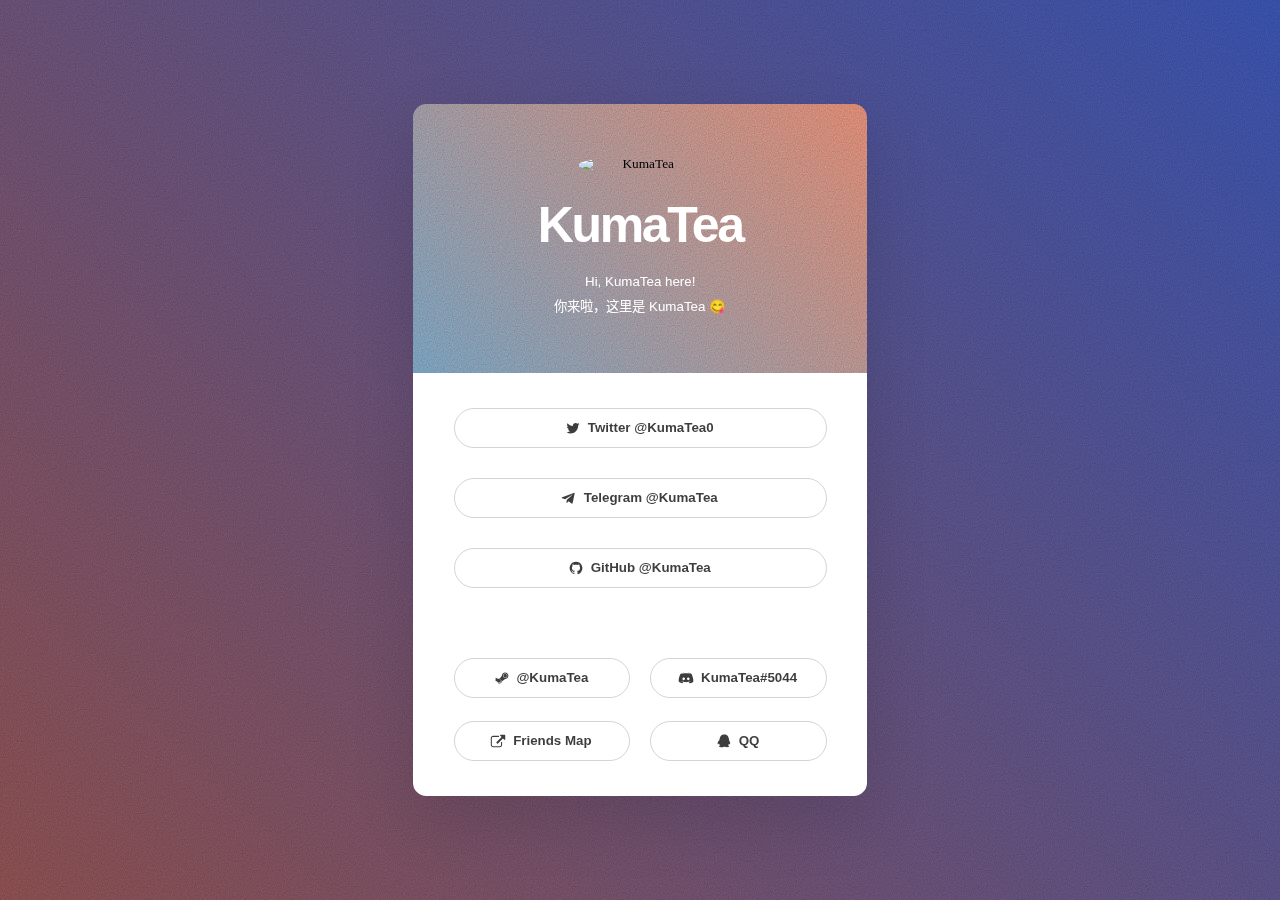
==== commit 67d36fea: "Switch discontinued Top Friends to Friends Map" ====
--- a/index.html
+++ b/index.html
@@ -137,11 +137,11 @@
                   <span class="label">@KumaTea</span></a></li>
               </ul>
               <ul id="buttons07" class="style1 buttons">
-                <li><a href="https://top.kmtea.eu" target="_blank" class="button n01">
+                <li><a href="https://map.kmtea.eu" target="_blank" class="button n01">
                   <svg>
                     <use xlink:href="#icon-a3c"></use>
                   </svg>
-                  <span class="label">Top Friends</span></a></li>
+                  <span class="label">Friends Map</span></a></li>
               </ul>
             </div>
             <div>
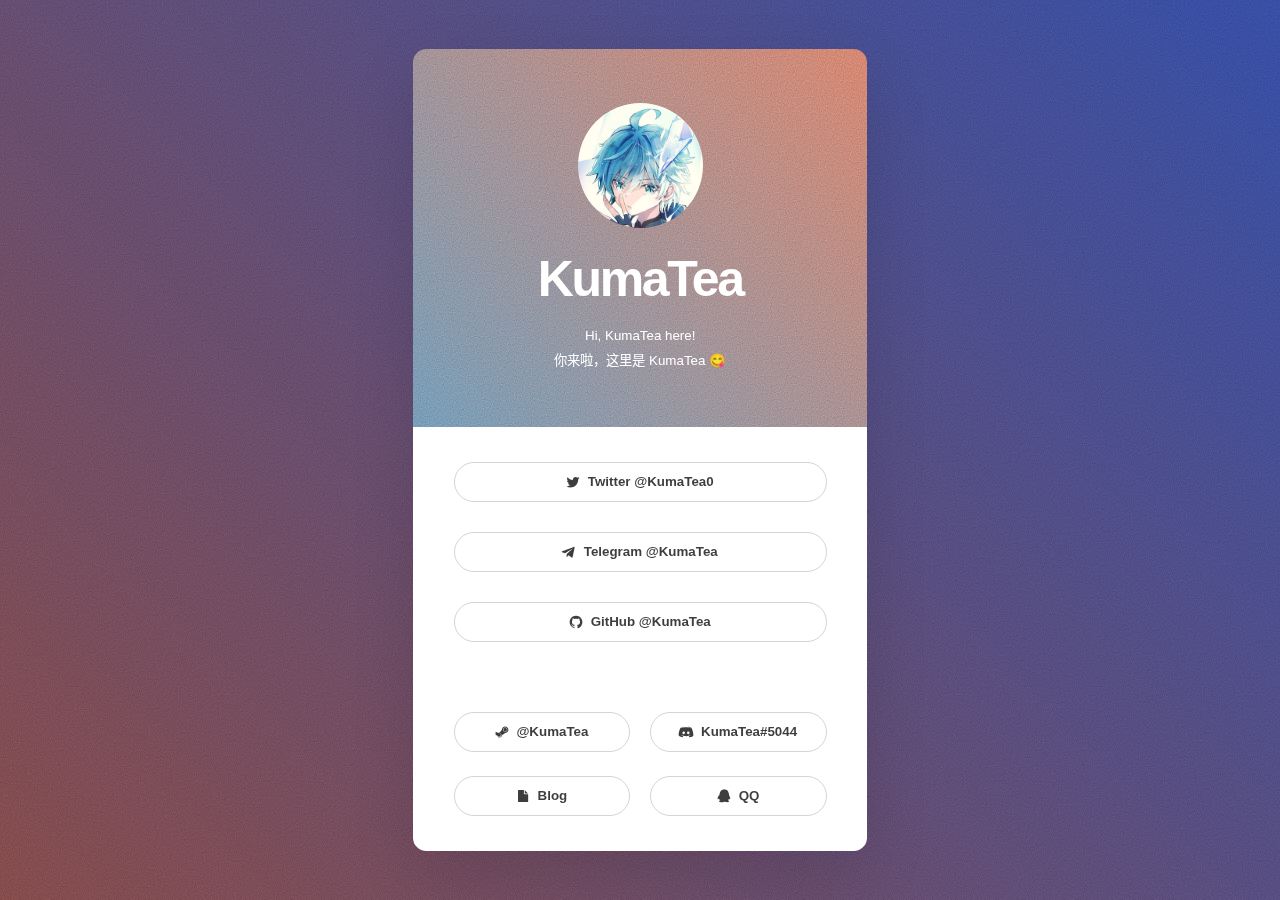
==== commit da903b96: "2206 update" ====
--- a/index.html
+++ b/index.html
@@ -10,18 +10,18 @@
   <meta property="og:title" content="KumaTea"/>
   <meta property="og:type" content="website"/>
   <meta property="og:description" content="KumaTea's Homepage"/>
-  <meta property="og:image" content="res/card.jpg"/>
+  <meta property="og:image" content="res/2206/card.jpg"/>
   <meta property="og:image:type" content="image/jpeg"/>
   <meta property="og:image:width" content="1280"/>
   <meta property="og:image:height" content="800"/>
   <meta property="og:url" content="https://kmtea.eu/"/>
   <meta property="twitter:card" content="summary_large_image"/>
-  <link rel="apple-touch-icon" sizes="320x320" href="res/avatar.png"/>
-  <link rel="apple-touch-icon-precomposed" sizes="320x320" href="res/avatar.png"/>
-  <link rel="icon" type="image/png" sizes="320x320" href="res/avatar.png"/>
-  <link rel="shortcut icon" href="res/favicon.ico"/>
-  <link href="res/fonts.css" rel="stylesheet" type="text/css"/>
-  <link href="res/carrd.min.css" rel="stylesheet" type="text/css"/>
+  <link rel="apple-touch-icon" sizes="320x320" href="res/2206/avatar.png"/>
+  <link rel="apple-touch-icon-precomposed" sizes="320x320" href="res/2206/avatar.png"/>
+  <link rel="icon" type="image/png" sizes="320x320" href="res/2206/avatar.png"/>
+  <link rel="shortcut icon" href="res/2206/favicon.ico"/>
+  <link href="res/css/fonts.css" rel="stylesheet" type="text/css"/>
+  <link href="res/css/carrd.min.css" rel="stylesheet" type="text/css"/>
   <noscript>
     <style>
       body {
@@ -57,33 +57,33 @@
 <body class="is-loading">
 <svg xmlns="http://www.w3.org/2000/svg" version="1.1" xmlns:xlink="http://www.w3.org/1999/xlink" viewBox="0 0 40 40"
      display="none" width="0" height="0">
-  <symbol id="icon-a3c" viewBox="0 0 40 40">
+  <symbol id="icon-951" viewBox="0 0 40 40">
     <path
-        d="M30.1,22.8c-0.1-0.1-0.3-0.2-0.5-0.2h-1.3c-0.2,0-0.3,0.1-0.5,0.2c-0.1,0.1-0.2,0.3-0.2,0.5v6.4c0,0.9-0.3,1.6-0.9,2.3 c-0.6,0.6-1.4,0.9-2.3,0.9H7.8c-0.9,0-1.6-0.3-2.3-0.9c-0.6-0.6-0.9-1.4-0.9-2.3V12.9c0-0.9,0.3-1.6,0.9-2.3C6.1,10,6.9,9.7,7.8,9.7 h14.1c0.2,0,0.3-0.1,0.5-0.2c0.1-0.1,0.2-0.3,0.2-0.5V7.8c0-0.2-0.1-0.3-0.2-0.5c-0.1-0.1-0.3-0.2-0.5-0.2H7.8c-1.6,0-3,0.6-4.1,1.7 S2,11.3,2,12.9v16.7c0,1.6,0.6,3,1.7,4.1c1.1,1.1,2.5,1.7,4.1,1.7h16.7c1.6,0,3-0.6,4.1-1.7c1.1-1.1,1.7-2.5,1.7-4.1v-6.4 C30.3,23,30.2,22.9,30.1,22.8z M37.6,5c-0.3-0.3-0.6-0.4-0.9-0.4H26.4c-0.3,0-0.6,0.1-0.9,0.4s-0.4,0.6-0.4,0.9s0.1,0.6,0.4,0.9 l3.5,3.5L16,23.4c-0.1,0.1-0.2,0.3-0.2,0.5s0.1,0.3,0.2,0.5l2.3,2.3c0.1,0.1,0.3,0.2,0.5,0.2c0.2,0,0.3-0.1,0.5-0.2l13.1-13.1 l3.5,3.5c0.3,0.3,0.6,0.4,0.9,0.4c0.3,0,0.6-0.1,0.9-0.4s0.4-0.6,0.4-0.9V5.9C38,5.5,37.9,5.2,37.6,5z"/>
+      d="M24.5,13.6V5.8c0.2,0.2,0.4,0.3,0.6,0.5l6.8,6.8c0.2,0.2,0.3,0.4,0.5,0.6L24.5,13.6L24.5,13.6z M22.3,14.2 c0,0.4,0.2,0.8,0.5,1.1c0.3,0.3,0.7,0.5,1.1,0.5h9v17.5c0,0.4-0.2,0.8-0.5,1.1c-0.3,0.3-0.7,0.5-1.1,0.5H9.1c-0.4,0-0.8-0.2-1.1-0.5 c-0.3-0.3-0.5-0.7-0.5-1.1V6.7c0-0.4,0.2-0.8,0.5-1.1c0.3-0.3,0.7-0.5,1.1-0.5h13.3L22.3,14.2L22.3,14.2z"/>
   </symbol>
   <symbol id="icon-93f" viewBox="0 0 40 40">
     <path
-        d="M28.8,33.3c0,0-1.1-1.4-2.1-2.6c4.1-1.2,5.7-3.8,5.7-3.8c-1.3,0.9-2.5,1.5-3.6,1.9c-1.6,0.7-3.1,1.1-4.6,1.4 c-3,0.6-5.8,0.4-8.2,0c-1.8-0.3-3.3-0.9-4.6-1.4c-0.7-0.3-1.5-0.6-2.3-1.1c-0.1-0.1-0.2-0.1-0.3-0.2c-0.1,0-0.1-0.1-0.1-0.1 c-0.6-0.3-0.9-0.5-0.9-0.5s1.5,2.5,5.5,3.7c-0.9,1.2-2.1,2.6-2.1,2.6c-7-0.2-9.6-4.8-9.6-4.8c0-10.1,4.5-18.4,4.5-18.4 c4.5-3.4,8.9-3.3,8.9-3.3l0.3,0.4c-5.7,1.6-8.3,4.1-8.3,4.1s0.7-0.4,1.9-0.9c3.4-1.5,6.1-1.9,7.2-2c0.2,0,0.3-0.1,0.5-0.1 C18.6,8.1,20.7,8,23,8.3c3,0.3,6.2,1.2,9.5,3c0,0-2.5-2.4-7.9-4l0.4-0.5c0,0,4.3-0.1,8.9,3.3c0,0,4.5,8.2,4.5,18.4 C38.5,28.5,35.8,33.1,28.8,33.3z M14.2,18.6c-1.8,0-3.2,1.6-3.2,3.5s1.5,3.5,3.2,3.5c1.8,0,3.2-1.6,3.2-3.5 C17.4,20.1,16,18.6,14.2,18.6z M25.7,18.6c-1.8,0-3.2,1.6-3.2,3.5s1.5,3.5,3.2,3.5c1.8,0,3.2-1.6,3.2-3.5S27.5,18.6,25.7,18.6z"/>
+      d="M28.8,33.3c0,0-1.1-1.4-2.1-2.6c4.1-1.2,5.7-3.8,5.7-3.8c-1.3,0.9-2.5,1.5-3.6,1.9c-1.6,0.7-3.1,1.1-4.6,1.4 c-3,0.6-5.8,0.4-8.2,0c-1.8-0.3-3.3-0.9-4.6-1.4c-0.7-0.3-1.5-0.6-2.3-1.1c-0.1-0.1-0.2-0.1-0.3-0.2c-0.1,0-0.1-0.1-0.1-0.1 c-0.6-0.3-0.9-0.5-0.9-0.5s1.5,2.5,5.5,3.7c-0.9,1.2-2.1,2.6-2.1,2.6c-7-0.2-9.6-4.8-9.6-4.8c0-10.1,4.5-18.4,4.5-18.4 c4.5-3.4,8.9-3.3,8.9-3.3l0.3,0.4c-5.7,1.6-8.3,4.1-8.3,4.1s0.7-0.4,1.9-0.9c3.4-1.5,6.1-1.9,7.2-2c0.2,0,0.3-0.1,0.5-0.1 C18.6,8.1,20.7,8,23,8.3c3,0.3,6.2,1.2,9.5,3c0,0-2.5-2.4-7.9-4l0.4-0.5c0,0,4.3-0.1,8.9,3.3c0,0,4.5,8.2,4.5,18.4 C38.5,28.5,35.8,33.1,28.8,33.3z M14.2,18.6c-1.8,0-3.2,1.6-3.2,3.5s1.5,3.5,3.2,3.5c1.8,0,3.2-1.6,3.2-3.5 C17.4,20.1,16,18.6,14.2,18.6z M25.7,18.6c-1.8,0-3.2,1.6-3.2,3.5s1.5,3.5,3.2,3.5c1.8,0,3.2-1.6,3.2-3.5S27.5,18.6,25.7,18.6z"/>
   </symbol>
   <symbol id="icon-907" viewBox="0 0 40 40">
     <path
-        d="M36,20.3c0,3.5-1,6.6-3.1,9.4c-2,2.8-4.7,4.7-7.9,5.8c-0.4,0.1-0.6,0-0.8-0.1c-0.2-0.2-0.3-0.4-0.3-0.6v-4.4 c0-1.3-0.4-2.3-1.1-3c0.8-0.1,1.5-0.2,2.1-0.4c0.6-0.2,1.3-0.4,2-0.8c0.7-0.4,1.2-0.8,1.7-1.4c0.5-0.5,0.8-1.3,1.1-2.2 s0.4-2,0.4-3.1c0-1.7-0.5-3.1-1.6-4.3c0.5-1.3,0.5-2.7-0.2-4.2c-0.4-0.1-1,0-1.7,0.2c-0.7,0.3-1.4,0.6-1.9,0.9L24,12.5 c-1.3-0.4-2.6-0.5-4-0.5s-2.7,0.2-4,0.5c-0.2-0.2-0.5-0.3-0.9-0.6c-0.4-0.2-0.9-0.5-1.7-0.8c-0.8-0.3-1.4-0.4-1.8-0.3 c-0.6,1.6-0.7,3-0.1,4.2c-1.1,1.2-1.6,2.6-1.6,4.3c0,1.2,0.1,2.2,0.4,3.1s0.6,1.6,1.1,2.2s1,1,1.7,1.4c0.7,0.4,1.3,0.6,2,0.8 c0.6,0.2,1.3,0.3,2.1,0.4c-0.6,0.5-0.9,1.2-1,2.1c-0.3,0.1-0.6,0.2-0.9,0.3c-0.3,0.1-0.7,0.1-1.2,0.1c-0.5,0-0.9-0.1-1.4-0.4 c-0.5-0.3-0.8-0.7-1.2-1.3c-0.3-0.4-0.6-0.8-1-1.1c-0.4-0.3-0.8-0.4-1-0.5L9,26.5c-0.3,0-0.5,0-0.6,0.1c-0.1,0.1-0.1,0.1-0.1,0.2 c0,0.1,0.1,0.2,0.2,0.3c0.1,0.1,0.2,0.2,0.3,0.2l0.1,0.1c0.3,0.1,0.6,0.4,0.9,0.8s0.5,0.7,0.7,1.1l0.2,0.5c0.2,0.5,0.5,1,0.9,1.3 c0.4,0.3,0.9,0.5,1.4,0.6c0.5,0.1,1,0.1,1.4,0.1c0.5,0,0.9,0,1.2-0.1l0.5-0.1c0,0.5,0,1.1,0,1.9c0,0.7,0,1.1,0,1.1 c0,0.2-0.1,0.5-0.3,0.6c-0.2,0.2-0.5,0.2-0.8,0.1c-3.2-1.1-5.8-3-7.9-5.8S4,23.8,4,20.3c0-2.9,0.7-5.6,2.1-8S9.5,7.8,12,6.4 s5.1-2.1,8-2.1s5.6,0.7,8,2.1s4.4,3.4,5.8,5.8S36,17.4,36,20.3L36,20.3z"/>
+      d="M36,20.3c0,3.5-1,6.6-3.1,9.4c-2,2.8-4.7,4.7-7.9,5.8c-0.4,0.1-0.6,0-0.8-0.1c-0.2-0.2-0.3-0.4-0.3-0.6v-4.4 c0-1.3-0.4-2.3-1.1-3c0.8-0.1,1.5-0.2,2.1-0.4c0.6-0.2,1.3-0.4,2-0.8c0.7-0.4,1.2-0.8,1.7-1.4c0.5-0.5,0.8-1.3,1.1-2.2 s0.4-2,0.4-3.1c0-1.7-0.5-3.1-1.6-4.3c0.5-1.3,0.5-2.7-0.2-4.2c-0.4-0.1-1,0-1.7,0.2c-0.7,0.3-1.4,0.6-1.9,0.9L24,12.5 c-1.3-0.4-2.6-0.5-4-0.5s-2.7,0.2-4,0.5c-0.2-0.2-0.5-0.3-0.9-0.6c-0.4-0.2-0.9-0.5-1.7-0.8c-0.8-0.3-1.4-0.4-1.8-0.3 c-0.6,1.6-0.7,3-0.1,4.2c-1.1,1.2-1.6,2.6-1.6,4.3c0,1.2,0.1,2.2,0.4,3.1s0.6,1.6,1.1,2.2s1,1,1.7,1.4c0.7,0.4,1.3,0.6,2,0.8 c0.6,0.2,1.3,0.3,2.1,0.4c-0.6,0.5-0.9,1.2-1,2.1c-0.3,0.1-0.6,0.2-0.9,0.3c-0.3,0.1-0.7,0.1-1.2,0.1c-0.5,0-0.9-0.1-1.4-0.4 c-0.5-0.3-0.8-0.7-1.2-1.3c-0.3-0.4-0.6-0.8-1-1.1c-0.4-0.3-0.8-0.4-1-0.5L9,26.5c-0.3,0-0.5,0-0.6,0.1c-0.1,0.1-0.1,0.1-0.1,0.2 c0,0.1,0.1,0.2,0.2,0.3c0.1,0.1,0.2,0.2,0.3,0.2l0.1,0.1c0.3,0.1,0.6,0.4,0.9,0.8s0.5,0.7,0.7,1.1l0.2,0.5c0.2,0.5,0.5,1,0.9,1.3 c0.4,0.3,0.9,0.5,1.4,0.6c0.5,0.1,1,0.1,1.4,0.1c0.5,0,0.9,0,1.2-0.1l0.5-0.1c0,0.5,0,1.1,0,1.9c0,0.7,0,1.1,0,1.1 c0,0.2-0.1,0.5-0.3,0.6c-0.2,0.2-0.5,0.2-0.8,0.1c-3.2-1.1-5.8-3-7.9-5.8S4,23.8,4,20.3c0-2.9,0.7-5.6,2.1-8S9.5,7.8,12,6.4 s5.1-2.1,8-2.1s5.6,0.7,8,2.1s4.4,3.4,5.8,5.8S36,17.4,36,20.3L36,20.3z"/>
   </symbol>
   <symbol id="icon-92c" viewBox="0 0 40 40">
     <path
-        d="M8.4,18c-0.1-0.2-0.1-0.5-0.1-0.9c0-0.2,0.1-0.5,0.2-0.9s0.3-0.6,0.4-0.8c0-0.3,0-0.6,0.1-0.9c0.1-0.4,0.2-0.6,0.4-0.8 c0-1.7,0.6-3.4,1.7-5.2s2.4-3,3.9-3.7c1.7-0.8,3.6-1.2,5.8-1.2c1.6,0,3.2,0.3,4.8,1c0.6,0.3,1.1,0.5,1.6,0.9c0.5,0.3,0.9,0.7,1.3,1 c0.4,0.3,0.7,0.8,1,1.2c0.3,0.5,0.5,0.9,0.8,1.3c0.2,0.4,0.4,0.9,0.6,1.5s0.3,1.1,0.5,1.6c0.1,0.5,0.3,1.1,0.4,1.8l0,0.1 c0.7,1,1,1.9,1,2.7c0,0.2-0.1,0.4-0.2,0.7s-0.2,0.5-0.2,0.7c0,0,0,0,0,0.1c0,0,0,0.1,0.1,0.1s0,0.1,0,0.1c0.9,1.4,1.6,2.6,2.2,3.8 s0.8,2.4,0.8,3.7c0,0.5-0.1,1.1-0.3,1.8s-0.6,1-1,1c-0.1,0-0.2,0-0.3-0.1c-0.1-0.1-0.2-0.2-0.3-0.3s-0.2-0.3-0.3-0.5 c-0.1-0.2-0.2-0.3-0.3-0.5c-0.1-0.1-0.1-0.3-0.2-0.5s-0.1-0.3-0.2-0.3c0,0,0,0-0.1,0l-0.1,0.1c-0.7,1.8-1.5,3.2-2.4,4 c0.2,0.2,0.6,0.5,1.1,0.7s0.9,0.5,1.2,0.7c0.3,0.3,0.5,0.7,0.6,1.2c0,0,0,0.1-0.1,0.3c0,0.1-0.1,0.3-0.1,0.3 c-0.8,1.2-2.6,1.7-5.4,1.7c-0.6,0-1.3-0.1-2-0.2c-0.7-0.1-1.3-0.2-1.8-0.4s-1.1-0.3-1.9-0.5c-0.2-0.1-0.3-0.1-0.4-0.1 c-0.2,0-0.4-0.1-0.8-0.1c-0.4,0-0.6,0-0.7,0c-0.5,0.5-1.2,0.9-2.3,1.2s-2,0.4-3,0.4c-0.4,0-0.8,0-1.2,0c-0.4,0-1-0.1-1.7-0.2 c-0.7-0.1-1.3-0.2-1.8-0.4c-0.5-0.2-0.9-0.4-1.3-0.7c-0.4-0.3-0.6-0.7-0.6-1.1c0-0.5,0.1-0.8,0.2-1.1s0.4-0.5,0.7-0.9 c0.1,0,0.4-0.1,0.7-0.2c0.4-0.1,0.6-0.2,0.9-0.2c0,0,0.1,0,0.3,0c0,0,0,0,0-0.1l0-0.1c-0.6-0.1-1.2-0.8-1.9-1.9s-1.1-2.1-1.3-2.8 l-0.1-0.1c0,0-0.1,0.1-0.2,0.4c-0.2,0.5-0.5,0.9-1,1.3s-0.9,0.6-1.4,0.7h0c0,0-0.1,0-0.1-0.1c0-0.1-0.1-0.1-0.1-0.1 c-0.3-0.6-0.4-1.2-0.4-1.8C3.9,23,5.4,20.2,8.4,18L8.4,18z"/>
+      d="M8.4,18c-0.1-0.2-0.1-0.5-0.1-0.9c0-0.2,0.1-0.5,0.2-0.9s0.3-0.6,0.4-0.8c0-0.3,0-0.6,0.1-0.9c0.1-0.4,0.2-0.6,0.4-0.8 c0-1.7,0.6-3.4,1.7-5.2s2.4-3,3.9-3.7c1.7-0.8,3.6-1.2,5.8-1.2c1.6,0,3.2,0.3,4.8,1c0.6,0.3,1.1,0.5,1.6,0.9c0.5,0.3,0.9,0.7,1.3,1 c0.4,0.3,0.7,0.8,1,1.2c0.3,0.5,0.5,0.9,0.8,1.3c0.2,0.4,0.4,0.9,0.6,1.5s0.3,1.1,0.5,1.6c0.1,0.5,0.3,1.1,0.4,1.8l0,0.1 c0.7,1,1,1.9,1,2.7c0,0.2-0.1,0.4-0.2,0.7s-0.2,0.5-0.2,0.7c0,0,0,0,0,0.1c0,0,0,0.1,0.1,0.1s0,0.1,0,0.1c0.9,1.4,1.6,2.6,2.2,3.8 s0.8,2.4,0.8,3.7c0,0.5-0.1,1.1-0.3,1.8s-0.6,1-1,1c-0.1,0-0.2,0-0.3-0.1c-0.1-0.1-0.2-0.2-0.3-0.3s-0.2-0.3-0.3-0.5 c-0.1-0.2-0.2-0.3-0.3-0.5c-0.1-0.1-0.1-0.3-0.2-0.5s-0.1-0.3-0.2-0.3c0,0,0,0-0.1,0l-0.1,0.1c-0.7,1.8-1.5,3.2-2.4,4 c0.2,0.2,0.6,0.5,1.1,0.7s0.9,0.5,1.2,0.7c0.3,0.3,0.5,0.7,0.6,1.2c0,0,0,0.1-0.1,0.3c0,0.1-0.1,0.3-0.1,0.3 c-0.8,1.2-2.6,1.7-5.4,1.7c-0.6,0-1.3-0.1-2-0.2c-0.7-0.1-1.3-0.2-1.8-0.4s-1.1-0.3-1.9-0.5c-0.2-0.1-0.3-0.1-0.4-0.1 c-0.2,0-0.4-0.1-0.8-0.1c-0.4,0-0.6,0-0.7,0c-0.5,0.5-1.2,0.9-2.3,1.2s-2,0.4-3,0.4c-0.4,0-0.8,0-1.2,0c-0.4,0-1-0.1-1.7-0.2 c-0.7-0.1-1.3-0.2-1.8-0.4c-0.5-0.2-0.9-0.4-1.3-0.7c-0.4-0.3-0.6-0.7-0.6-1.1c0-0.5,0.1-0.8,0.2-1.1s0.4-0.5,0.7-0.9 c0.1,0,0.4-0.1,0.7-0.2c0.4-0.1,0.6-0.2,0.9-0.2c0,0,0.1,0,0.3,0c0,0,0,0,0-0.1l0-0.1c-0.6-0.1-1.2-0.8-1.9-1.9s-1.1-2.1-1.3-2.8 l-0.1-0.1c0,0-0.1,0.1-0.2,0.4c-0.2,0.5-0.5,0.9-1,1.3s-0.9,0.6-1.4,0.7h0c0,0-0.1,0-0.1-0.1c0-0.1-0.1-0.1-0.1-0.1 c-0.3-0.6-0.4-1.2-0.4-1.8C3.9,23,5.4,20.2,8.4,18L8.4,18z"/>
   </symbol>
   <symbol id="icon-923" viewBox="0 0 40 40">
     <path
-        d="M32.3,14.4c0,1.2-0.4,2.2-1.3,3.1s-1.9,1.3-3.1,1.3s-2.2-0.4-3.1-1.3c-0.9-0.9-1.3-1.9-1.3-3.1s0.4-2.2,1.3-3.1 c0.9-0.9,1.9-1.3,3.1-1.3s2.2,0.4,3.1,1.3S32.3,13.2,32.3,14.4z M18.5,27.6c0-1.2-0.4-2.3-1.3-3.2c-0.9-0.9-1.9-1.3-3.2-1.3 c-0.3,0-0.6,0-1,0.1l1.9,0.8c0.9,0.4,1.6,1,2,1.9c0.4,0.9,0.4,1.8,0,2.7c-0.4,0.9-1,1.6-1.9,1.9c-0.9,0.4-1.8,0.4-2.7,0 c-0.3-0.1-0.6-0.2-1.1-0.4c-0.5-0.2-0.9-0.3-1.1-0.4c0.4,0.7,0.9,1.3,1.6,1.7c0.7,0.4,1.5,0.7,2.3,0.7c1.2,0,2.3-0.4,3.2-1.3 C18.1,29.9,18.5,28.9,18.5,27.6L18.5,27.6z M33.3,14.4c0-1.5-0.5-2.8-1.6-3.8C30.7,9.5,29.4,9,27.9,9c-1.5,0-2.8,0.5-3.9,1.6 c-1.1,1.1-1.6,2.3-1.6,3.8c0,1.5,0.5,2.8,1.6,3.9c1.1,1.1,2.4,1.6,3.9,1.6c1.5,0,2.8-0.5,3.8-1.6C32.8,17.2,33.3,15.9,33.3,14.4z M36,14.4c0,2.2-0.8,4.2-2.4,5.7c-1.6,1.6-3.5,2.4-5.7,2.4l-7.8,5.7c-0.1,1.5-0.8,2.8-1.9,3.9s-2.5,1.6-4.1,1.6 c-1.4,0-2.7-0.5-3.8-1.4s-1.8-2-2.1-3.4L4,27.3v-7.7l6.9,2.8c0.9-0.6,2-0.9,3.1-0.9c0.2,0,0.4,0,0.6,0l5.1-7.3 c0-2.2,0.8-4.1,2.4-5.7s3.5-2.4,5.7-2.4c2.2,0,4.2,0.8,5.7,2.4C35.2,10.3,36,12.2,36,14.4z"/>
+      d="M32.3,14.4c0,1.2-0.4,2.2-1.3,3.1s-1.9,1.3-3.1,1.3s-2.2-0.4-3.1-1.3c-0.9-0.9-1.3-1.9-1.3-3.1s0.4-2.2,1.3-3.1 c0.9-0.9,1.9-1.3,3.1-1.3s2.2,0.4,3.1,1.3S32.3,13.2,32.3,14.4z M18.5,27.6c0-1.2-0.4-2.3-1.3-3.2c-0.9-0.9-1.9-1.3-3.2-1.3 c-0.3,0-0.6,0-1,0.1l1.9,0.8c0.9,0.4,1.6,1,2,1.9c0.4,0.9,0.4,1.8,0,2.7c-0.4,0.9-1,1.6-1.9,1.9c-0.9,0.4-1.8,0.4-2.7,0 c-0.3-0.1-0.6-0.2-1.1-0.4c-0.5-0.2-0.9-0.3-1.1-0.4c0.4,0.7,0.9,1.3,1.6,1.7c0.7,0.4,1.5,0.7,2.3,0.7c1.2,0,2.3-0.4,3.2-1.3 C18.1,29.9,18.5,28.9,18.5,27.6L18.5,27.6z M33.3,14.4c0-1.5-0.5-2.8-1.6-3.8C30.7,9.5,29.4,9,27.9,9c-1.5,0-2.8,0.5-3.9,1.6 c-1.1,1.1-1.6,2.3-1.6,3.8c0,1.5,0.5,2.8,1.6,3.9c1.1,1.1,2.4,1.6,3.9,1.6c1.5,0,2.8-0.5,3.8-1.6C32.8,17.2,33.3,15.9,33.3,14.4z M36,14.4c0,2.2-0.8,4.2-2.4,5.7c-1.6,1.6-3.5,2.4-5.7,2.4l-7.8,5.7c-0.1,1.5-0.8,2.8-1.9,3.9s-2.5,1.6-4.1,1.6 c-1.4,0-2.7-0.5-3.8-1.4s-1.8-2-2.1-3.4L4,27.3v-7.7l6.9,2.8c0.9-0.6,2-0.9,3.1-0.9c0.2,0,0.4,0,0.6,0l5.1-7.3 c0-2.2,0.8-4.1,2.4-5.7s3.5-2.4,5.7-2.4c2.2,0,4.2,0.8,5.7,2.4C35.2,10.3,36,12.2,36,14.4z"/>
   </symbol>
   <symbol id="icon-944" viewBox="0 0 40 40">
     <path
-        d="M34,9.6l-4.9,22.9c-0.3,1.6-1.3,2-2.7,1.2L19,28.3l-3.6,3.5c-0.3,0.4-0.7,0.8-1.5,0.8l0.4-7.6l0,0l-0.1,0 l13.9-12.4c0.7-0.6-0.1-0.8-0.9-0.3L10.2,22.9l-7.4-2.3c-1.7-0.4-1.7-1.6,0.3-2.3l28.8-11C33.2,6.7,34.5,7.6,34,9.6z"/>
+      d="M34,9.6l-4.9,22.9c-0.3,1.6-1.3,2-2.7,1.2L19,28.3l-3.6,3.5c-0.3,0.4-0.7,0.8-1.5,0.8l0.4-7.6l0,0l-0.1,0 l13.9-12.4c0.7-0.6-0.1-0.8-0.9-0.3L10.2,22.9l-7.4-2.3c-1.7-0.4-1.7-1.6,0.3-2.3l28.8-11C33.2,6.7,34.5,7.6,34,9.6z"/>
   </symbol>
   <symbol id="icon-905" viewBox="0 0 40 40">
     <path
-        d="M36.3,10.2c-1,1.3-2.1,2.5-3.4,3.5c0,0.2,0,0.4,0,1c0,1.7-0.2,3.6-0.9,5.3c-0.6,1.7-1.2,3.5-2.4,5.1 c-1.1,1.5-2.3,3.1-3.7,4.3c-1.4,1.2-3.3,2.3-5.3,3c-2.1,0.8-4.2,1.2-6.6,1.2c-3.6,0-7-1-10.2-3c0.4,0,1.1,0.1,1.5,0.1 c3.1,0,5.9-1,8.2-2.9c-1.4,0-2.7-0.4-3.8-1.3c-1.2-1-1.9-2-2.2-3.3c0.4,0.1,1,0.1,1.2,0.1c0.6,0,1.2-0.1,1.7-0.2 c-1.4-0.3-2.7-1.1-3.7-2.3s-1.4-2.6-1.4-4.2v-0.1c1,0.6,2,0.9,3,0.9c-1-0.6-1.5-1.3-2.2-2.4c-0.6-1-0.9-2.1-0.9-3.3s0.3-2.3,1-3.4 c1.5,2.1,3.6,3.6,6,4.9s4.9,2,7.6,2.1c-0.1-0.6-0.1-1.1-0.1-1.4c0-1.8,0.8-3.5,2-4.7c1.2-1.2,2.9-2,4.7-2c2,0,3.6,0.8,4.8,2.1 c1.4-0.3,2.9-0.9,4.2-1.5c-0.4,1.5-1.4,2.7-2.9,3.6C33.8,11.2,35.1,10.9,36.3,10.2L36.3,10.2z"/>
+      d="M36.3,10.2c-1,1.3-2.1,2.5-3.4,3.5c0,0.2,0,0.4,0,1c0,1.7-0.2,3.6-0.9,5.3c-0.6,1.7-1.2,3.5-2.4,5.1 c-1.1,1.5-2.3,3.1-3.7,4.3c-1.4,1.2-3.3,2.3-5.3,3c-2.1,0.8-4.2,1.2-6.6,1.2c-3.6,0-7-1-10.2-3c0.4,0,1.1,0.1,1.5,0.1 c3.1,0,5.9-1,8.2-2.9c-1.4,0-2.7-0.4-3.8-1.3c-1.2-1-1.9-2-2.2-3.3c0.4,0.1,1,0.1,1.2,0.1c0.6,0,1.2-0.1,1.7-0.2 c-1.4-0.3-2.7-1.1-3.7-2.3s-1.4-2.6-1.4-4.2v-0.1c1,0.6,2,0.9,3,0.9c-1-0.6-1.5-1.3-2.2-2.4c-0.6-1-0.9-2.1-0.9-3.3s0.3-2.3,1-3.4 c1.5,2.1,3.6,3.6,6,4.9s4.9,2,7.6,2.1c-0.1-0.6-0.1-1.1-0.1-1.4c0-1.8,0.8-3.5,2-4.7c1.2-1.2,2.9-2,4.7-2c2,0,3.6,0.8,4.8,2.1 c1.4-0.3,2.9-0.9,4.2-1.5c-0.4,1.5-1.4,2.7-2.9,3.6C33.8,11.2,35.1,10.9,36.3,10.2L36.3,10.2z"/>
   </symbol>
 </svg>
 <div id="wrapper">
@@ -92,7 +92,7 @@
       <div id="container01" class="container default full">
         <div class="wrapper">
           <div class="inner">
-            <div id="image01" class="image"><img src="res/avatar.jpg" alt="KumaTea"/>
+            <div id="image01" class="image"><img src="res/2206/avatar.jpg" alt="KumaTea"/>
             </div>
             <h1 id="text01">KumaTea</h1>
             <p id="text02"><span>Hi, KumaTea here!</span><br/> <span>你来啦，这里是 KumaTea 😋</span></p></div>
@@ -137,11 +137,11 @@
                   <span class="label">@KumaTea</span></a></li>
               </ul>
               <ul id="buttons07" class="style1 buttons">
-                <li><a href="https://map.kmtea.eu" target="_blank" class="button n01">
+                <li><a href="https://blog.kmtea.eu" target="_blank" class="button n01">
                   <svg>
-                    <use xlink:href="#icon-a3c"></use>
+                    <use xlink:href="#icon-951"></use>
                   </svg>
-                  <span class="label">Friends Map</span></a></li>
+                  <span class="label">Blog</span></a></li>
               </ul>
             </div>
             <div>
@@ -167,18 +167,6 @@
     </div>
   </div>
 </div>
-<script src="res/carrd.min.js"></script>
-<!-- Global site tag (gtag.js) - Google Analytics -->
-<script async src="res/gtag.js"></script>
-<script>
-    window.dataLayer = window.dataLayer || [];
-
-    function gtag() {
-        dataLayer.push(arguments);
-    }
-
-    gtag('js', new Date());
-    gtag('config', 'G-2FYDXXDPKX');
-</script>
+<script src="res/js/carrd.min.js"></script>
 </body>
 </html>
--- a/res/css/fonts.css
+++ b/res/css/fonts.css
@@ -0,0 +1,112 @@
+/* cyrillic-ext */
+@font-face {
+  font-family: 'Roboto';
+  font-style: normal;
+  font-weight: 400;
+  src: url(https://fonts.gstatic.com/s/roboto/v30/KFOmCnqEu92Fr1Mu72xKOzY.woff2) format('woff2');
+  unicode-range: U+0460-052F, U+1C80-1C88, U+20B4, U+2DE0-2DFF, U+A640-A69F, U+FE2E-FE2F;
+}
+/* cyrillic */
+@font-face {
+  font-family: 'Roboto';
+  font-style: normal;
+  font-weight: 400;
+  src: url(https://fonts.gstatic.com/s/roboto/v30/KFOmCnqEu92Fr1Mu5mxKOzY.woff2) format('woff2');
+  unicode-range: U+0301, U+0400-045F, U+0490-0491, U+04B0-04B1, U+2116;
+}
+/* greek-ext */
+@font-face {
+  font-family: 'Roboto';
+  font-style: normal;
+  font-weight: 400;
+  src: url(https://fonts.gstatic.com/s/roboto/v30/KFOmCnqEu92Fr1Mu7mxKOzY.woff2) format('woff2');
+  unicode-range: U+1F00-1FFF;
+}
+/* greek */
+@font-face {
+  font-family: 'Roboto';
+  font-style: normal;
+  font-weight: 400;
+  src: url(https://fonts.gstatic.com/s/roboto/v30/KFOmCnqEu92Fr1Mu4WxKOzY.woff2) format('woff2');
+  unicode-range: U+0370-03FF;
+}
+/* vietnamese */
+@font-face {
+  font-family: 'Roboto';
+  font-style: normal;
+  font-weight: 400;
+  src: url(https://fonts.gstatic.com/s/roboto/v30/KFOmCnqEu92Fr1Mu7WxKOzY.woff2) format('woff2');
+  unicode-range: U+0102-0103, U+0110-0111, U+0128-0129, U+0168-0169, U+01A0-01A1, U+01AF-01B0, U+1EA0-1EF9, U+20AB;
+}
+/* latin-ext */
+@font-face {
+  font-family: 'Roboto';
+  font-style: normal;
+  font-weight: 400;
+  src: url(https://fonts.gstatic.com/s/roboto/v30/KFOmCnqEu92Fr1Mu7GxKOzY.woff2) format('woff2');
+  unicode-range: U+0100-024F, U+0259, U+1E00-1EFF, U+2020, U+20A0-20AB, U+20AD-20CF, U+2113, U+2C60-2C7F, U+A720-A7FF;
+}
+/* latin */
+@font-face {
+  font-family: 'Roboto';
+  font-style: normal;
+  font-weight: 400;
+  src: url(https://fonts.gstatic.com/s/roboto/v30/KFOmCnqEu92Fr1Mu4mxK.woff2) format('woff2');
+  unicode-range: U+0000-00FF, U+0131, U+0152-0153, U+02BB-02BC, U+02C6, U+02DA, U+02DC, U+2000-206F, U+2074, U+20AC, U+2122, U+2191, U+2193, U+2212, U+2215, U+FEFF, U+FFFD;
+}
+/* cyrillic-ext */
+@font-face {
+  font-family: 'Roboto';
+  font-style: normal;
+  font-weight: 700;
+  src: url(https://fonts.gstatic.com/s/roboto/v30/KFOlCnqEu92Fr1MmWUlfCRc4EsA.woff2) format('woff2');
+  unicode-range: U+0460-052F, U+1C80-1C88, U+20B4, U+2DE0-2DFF, U+A640-A69F, U+FE2E-FE2F;
+}
+/* cyrillic */
+@font-face {
+  font-family: 'Roboto';
+  font-style: normal;
+  font-weight: 700;
+  src: url(https://fonts.gstatic.com/s/roboto/v30/KFOlCnqEu92Fr1MmWUlfABc4EsA.woff2) format('woff2');
+  unicode-range: U+0301, U+0400-045F, U+0490-0491, U+04B0-04B1, U+2116;
+}
+/* greek-ext */
+@font-face {
+  font-family: 'Roboto';
+  font-style: normal;
+  font-weight: 700;
+  src: url(https://fonts.gstatic.com/s/roboto/v30/KFOlCnqEu92Fr1MmWUlfCBc4EsA.woff2) format('woff2');
+  unicode-range: U+1F00-1FFF;
+}
+/* greek */
+@font-face {
+  font-family: 'Roboto';
+  font-style: normal;
+  font-weight: 700;
+  src: url(https://fonts.gstatic.com/s/roboto/v30/KFOlCnqEu92Fr1MmWUlfBxc4EsA.woff2) format('woff2');
+  unicode-range: U+0370-03FF;
+}
+/* vietnamese */
+@font-face {
+  font-family: 'Roboto';
+  font-style: normal;
+  font-weight: 700;
+  src: url(https://fonts.gstatic.com/s/roboto/v30/KFOlCnqEu92Fr1MmWUlfCxc4EsA.woff2) format('woff2');
+  unicode-range: U+0102-0103, U+0110-0111, U+0128-0129, U+0168-0169, U+01A0-01A1, U+01AF-01B0, U+1EA0-1EF9, U+20AB;
+}
+/* latin-ext */
+@font-face {
+  font-family: 'Roboto';
+  font-style: normal;
+  font-weight: 700;
+  src: url(https://fonts.gstatic.com/s/roboto/v30/KFOlCnqEu92Fr1MmWUlfChc4EsA.woff2) format('woff2');
+  unicode-range: U+0100-024F, U+0259, U+1E00-1EFF, U+2020, U+20A0-20AB, U+20AD-20CF, U+2113, U+2C60-2C7F, U+A720-A7FF;
+}
+/* latin */
+@font-face {
+  font-family: 'Roboto';
+  font-style: normal;
+  font-weight: 700;
+  src: url(https://fonts.gstatic.com/s/roboto/v30/KFOlCnqEu92Fr1MmWUlfBBc4.woff2) format('woff2');
+  unicode-range: U+0000-00FF, U+0131, U+0152-0153, U+02BB-02BC, U+02C6, U+02DA, U+02DC, U+2000-206F, U+2074, U+20AC, U+2122, U+2191, U+2193, U+2212, U+2215, U+FEFF, U+FFFD;
+}
--- a/res/css/carrd.min.css
+++ b/res/css/carrd.min.css
@@ -0,0 +1 @@
+a,abbr,acronym,address,applet,article,aside,audio,b,big,blockquote,body,canvas,caption,center,cite,code,dd,del,details,dfn,div,dl,dt,em,embed,fieldset,figcaption,figure,footer,form,h1,h2,h3,h4,h5,h6,header,hgroup,html,i,iframe,img,ins,kbd,label,legend,li,mark,menu,nav,object,ol,output,p,pre,q,ruby,s,samp,section,small,span,strike,strong,sub,summary,sup,table,tbody,td,tfoot,th,thead,time,tr,tt,u,ul,var,video{margin:0;padding:0;border:0;font-size:100%;font:inherit;vertical-align:baseline}article,aside,details,figcaption,figure,footer,header,hgroup,menu,nav,section{display:block}body{line-height:1}ol,ul{list-style:none}blockquote,q{quotes:none}blockquote:after,blockquote:before,q:after,q:before{content:'';content:none}table{border-collapse:collapse;border-spacing:0}body{-webkit-text-size-adjust:none}mark{background-color:transparent;color:inherit}input::-moz-focus-inner{border:0;padding:0}input[type=email],input[type=text],select,textarea{-moz-appearance:none;-webkit-appearance:none;-ms-appearance:none;appearance:none}*,:after,:before{box-sizing:border-box}body{min-width:320px;min-height:100vh;line-height:1;word-wrap:break-word;overflow-x:hidden}u{text-decoration:underline}strong{color:inherit;font-weight:bolder}em{font-style:italic}code{font-family:'Lucida Console','Courier New',monospace;font-weight:400;text-indent:0;letter-spacing:0;font-size:.9em;margin:0 .25em;padding:.25em .5em;background-color:rgba(144,144,144,.25);border-radius:.25em}mark{background-color:rgba(144,144,144,.25)}a{-moz-transition:color .25s ease,background-color .25s ease,border-color .25s ease;-webkit-transition:color .25s ease,background-color .25s ease,border-color .25s ease;-ms-transition:color .25s ease,background-color .25s ease,border-color .25s ease;transition:color .25s ease,background-color .25s ease,border-color .25s ease;color:inherit;text-decoration:underline}s{text-decoration:line-through}body:before{content:'';display:block;background-attachment:scroll;position:fixed;top:0;left:0;width:100vw;height:100vh;z-index:0;-moz-pointer-events:none;-webkit-pointer-events:none;-ms-pointer-events:none;pointer-events:none;-moz-transform:scale(1);-webkit-transform:scale(1);-ms-transform:scale(1);transform:scale(1);background-image:url('data:image/svg+xml;charset=utf8,%3Csvg%20viewBox%3D%220%200%20512%20512%22%20width%3D%22512%22%20height%3D%22512%22%20version%3D%221.1%22%20xmlns%3D%22http%3A%2F%2Fwww.w3.org%2F2000%2Fsvg%22%3E%3Cfilter%20id%3D%22noise%22%3E%3CfeTurbulence%20type%3D%22fractalNoise%22%20baseFrequency%3D%220.875%22%20result%3D%22noise%22%20%2F%3E%3CfeColorMatrix%20type%3D%22matrix%22%20values%3D%220%200%200%200%200%200%200%200%200%200%200%200%200%200%200%200%200%200%200.328125%200%22%20%2F%3E%3C%2Ffilter%3E%3Crect%20filter%3D%22url%28%23noise%29%22%20x%3D%220%22%20y%3D%220%22%20width%3D%22512%22%20height%3D%22512%22%20fill%3D%22transparent%22%20opacity%3D%221%22%20%2F%3E%3C%2Fsvg%3E'),linear-gradient(45deg,#a15c5c 0,#425fc7 100%);background-size:512px,auto;background-position:center,0 0;background-repeat:repeat,repeat}body:after{display:block;content:'';position:fixed;top:0;left:0;width:100%;height:100%;background-color:#3d4a59;z-index:1;opacity:0;visibility:hidden;-moz-transition:opacity 1s ease-in-out 0s,visibility 1s 0s;-webkit-transition:opacity 1s ease-in-out 0s,visibility 1s 0s;-ms-transition:opacity 1s ease-in-out 0s,visibility 1s 0s;transition:opacity 1s ease-in-out 0s,visibility 1s 0s;-moz-transform:scale(1);-webkit-transform:scale(1);-ms-transform:scale(1);transform:scale(1)}body.is-loading:after{opacity:1;visibility:visible}html{font-size:14pt}#wrapper{-webkit-overflow-scrolling:touch;display:flex;-moz-flex-direction:column;-webkit-flex-direction:column;-ms-flex-direction:column;flex-direction:column;-moz-align-items:center;-webkit-align-items:center;-ms-align-items:center;align-items:center;-moz-justify-content:center;-webkit-justify-content:center;-ms-justify-content:center;justify-content:center;min-height:100vh;position:relative;z-index:2;overflow:hidden;padding:1.5rem 1.5rem 1.5rem 1.5rem}#main{display:flex;position:relative;max-width:100%;z-index:1;-moz-align-items:center;-webkit-align-items:center;-ms-align-items:center;align-items:center;-moz-justify-content:center;-webkit-justify-content:center;-ms-justify-content:center;justify-content:center;-moz-flex-grow:0;-webkit-flex-grow:0;-ms-flex-grow:0;flex-grow:0;-moz-flex-shrink:0;-webkit-flex-shrink:0;-ms-flex-shrink:0;flex-shrink:0;text-align:left;background-color:transparent;box-shadow:0 1.75rem 4.875rem 0 rgba(0,0,0,.122);border-radius:1rem 1rem 1rem 1rem;-moz-transition:opacity 1s ease 0s,-moz-transform 1s ease 0s;-webkit-transition:opacity 1s ease 0s,-webkit-transform 1s ease 0s;-ms-transition:opacity 1s ease 0s,-ms-transform 1s ease 0s;transition:opacity 1s ease 0s,transform 1s ease 0s}#main>.inner{position:relative;z-index:1;border-radius:inherit;padding:3rem 3rem;max-width:100%;width:34rem}#main>.inner>*{margin-top:0;margin-bottom:0}#main>.inner>:first-child{margin-top:0!important}#main>.inner>:last-child{margin-bottom:0!important}#main>.inner>.full{margin-left:calc(-3rem);width:calc(100% + 6rem + .4725px);max-width:calc(100% + 6rem + .4725px)}#main>.inner>.full:first-child{margin-top:-3rem!important;border-top-left-radius:inherit;border-top-right-radius:inherit}#main>.inner>.full:last-child{margin-bottom:-3rem!important;border-bottom-left-radius:inherit;border-bottom-right-radius:inherit}#main>.inner>.full.screen{width:100vw;max-width:100vw;position:relative;border-radius:0!important;left:50%;right:auto;margin-left:-50vw}body.is-loading #main{opacity:0;-moz-transform:translateY(1.5rem);-webkit-transform:translateY(1.5rem);-ms-transform:translateY(1.5rem);transform:translateY(1.5rem)}body.is-instant #main,body.is-instant #main>.inner>*,body.is-instant #main>.inner>section>*{-moz-transition:none!important;-webkit-transition:none!important;-ms-transition:none!important;transition:none!important}body.is-instant:after{display:none!important;-moz-transition:none!important;-webkit-transition:none!important;-ms-transition:none!important;transition:none!important}.container{position:relative}.container>.wrapper{vertical-align:top;position:relative;max-width:100%;border-radius:inherit}.container>.wrapper>.inner{vertical-align:top;position:relative;max-width:100%;border-radius:inherit}#main .container.full:first-child>.wrapper{border-top-left-radius:inherit;border-top-right-radius:inherit}#main .container.full:last-child>.wrapper{border-bottom-left-radius:inherit;border-bottom-right-radius:inherit}#main .container.full:first-child>.wrapper>.inner{border-top-left-radius:inherit;border-top-right-radius:inherit}#main .container.full:last-child>.wrapper>.inner{border-bottom-left-radius:inherit;border-bottom-right-radius:inherit}#container01>.wrapper>.inner{text-align:center;padding:4rem 3rem}#container01{display:flex;width:100%;-moz-align-items:center;-webkit-align-items:center;-ms-align-items:center;align-items:center;-moz-justify-content:center;-webkit-justify-content:center;-ms-justify-content:center;justify-content:center;background-image:url('data:image/svg+xml;charset=utf8,%3Csvg%20viewBox%3D%220%200%20512%20512%22%20width%3D%22512%22%20height%3D%22512%22%20version%3D%221.1%22%20xmlns%3D%22http%3A%2F%2Fwww.w3.org%2F2000%2Fsvg%22%3E%3Cfilter%20id%3D%22noise%22%3E%3CfeTurbulence%20type%3D%22fractalNoise%22%20baseFrequency%3D%220.875%22%20result%3D%22noise%22%20%2F%3E%3CfeColorMatrix%20type%3D%22matrix%22%20values%3D%220.2890625%200%200%200%200%200%200.125%200%200%200%200%200%200.125%200%200%200%200%200%200.52734375%200%22%20%2F%3E%3C%2Ffilter%3E%3Crect%20filter%3D%22url%28%23noise%29%22%20x%3D%220%22%20y%3D%220%22%20width%3D%22512%22%20height%3D%22512%22%20fill%3D%22transparent%22%20opacity%3D%221%22%20%2F%3E%3C%2Fsvg%3E'),linear-gradient(45deg,#7dbee3 0,#ffa082 100%);background-size:512px,cover;background-position:center,0 0;background-repeat:repeat,repeat}#container01>.wrapper{width:100%;max-width:34rem}#container01.default>.wrapper>.inner>*{margin-top:1.25rem;margin-bottom:1.25rem}#container01.default>.wrapper>.inner>:first-child{margin-top:0!important}#container01.default>.wrapper>.inner>:last-child{margin-bottom:0!important}#container01.columns>.wrapper>.inner{-moz-flex-wrap:wrap;-webkit-flex-wrap:wrap;-ms-flex-wrap:wrap;flex-wrap:wrap;display:flex;-moz-align-items:flex-start;-webkit-align-items:flex-start;-ms-align-items:flex-start;align-items:flex-start}#container01.columns>.wrapper>.inner>*{-moz-flex-shrink:0;-webkit-flex-shrink:0;-ms-flex-shrink:0;flex-shrink:0;-moz-flex-grow:0;-webkit-flex-grow:0;-ms-flex-grow:0;flex-grow:0;max-width:100%;padding:0 0 0 2rem}#container01.columns>.wrapper>.inner>*>*{margin-top:1.25rem;margin-bottom:1.25rem}#container01.columns>.wrapper>.inner>*>:first-child{margin-top:0!important}#container01.columns>.wrapper>.inner>*>:last-child{margin-bottom:0!important}#container01.columns>.wrapper>.inner>:first-child{margin-left:-2rem}#container01.default>.wrapper>.inner>.full{margin-left:calc(-3rem);width:calc(100% + 6rem + .4725px);max-width:none}#container01.default>.wrapper>.inner>.full:first-child{margin-top:-4rem!important;border-top-left-radius:inherit;border-top-right-radius:inherit}#container01.default>.wrapper>.inner>.full:last-child{margin-bottom:-4rem!important;border-bottom-left-radius:inherit;border-bottom-right-radius:inherit}#container01.columns>.wrapper>.inner>div>.full{margin-left:calc(-1rem);width:calc(100% + 2rem + .4725px);max-width:none}#container01.columns>.wrapper>.inner>div:first-child>.full{margin-left:calc(-3rem);width:calc(100% + 4rem + .4725px)}#container01.columns>.wrapper>.inner>div:last-child>.full{width:calc(100% + 4rem + .4725px)}#container01.columns>.wrapper>.inner>div>.full:first-child{margin-top:calc(-4rem)!important}#container01.columns>.wrapper>.inner>div>.full:last-child{margin-bottom:calc(-4rem)!important}#container01.columns>.wrapper>.inner>div:first-child,#container01.columns>.wrapper>.inner>div:first-child>.full:first-child{border-top-left-radius:inherit}#container01.columns>.wrapper>.inner>div:last-child,#container01.columns>.wrapper>.inner>div:last-child>.full:first-child{border-top-right-radius:inherit}#container01.columns>.wrapper>.inner>.full{align-self:stretch}#container01.columns>.wrapper>.inner>.full:first-child{border-top-left-radius:inherit;border-bottom-left-radius:inherit}#container01.columns>.wrapper>.inner>.full:last-child{border-top-right-radius:inherit;border-bottom-right-radius:inherit}#container01.columns>.wrapper>.inner>.full>.full:first-child:last-child{height:calc(100% + 8rem);border-radius:inherit}#container01.columns>.wrapper>.inner>.full>.full:first-child:last-child>*{position:absolute;width:100%;height:100%;border-radius:inherit}#container01.columns>.wrapper>.inner>.full>.full:first-child:last-child>*>*{height:100%;border-radius:inherit}#container03>.wrapper>.inner{padding:2rem 3rem}#container03{display:flex;width:100%;-moz-align-items:center;-webkit-align-items:center;-ms-align-items:center;align-items:center;-moz-justify-content:center;-webkit-justify-content:center;-ms-justify-content:center;justify-content:center;background-color:#fff}#container03>.wrapper{width:100%;max-width:34rem}#container03.default>.wrapper>.inner>*{margin-top:1rem;margin-bottom:1rem}#container03.default>.wrapper>.inner>:first-child{margin-top:0!important}#container03.default>.wrapper>.inner>:last-child{margin-bottom:0!important}#container03.columns>.wrapper>.inner{-moz-flex-wrap:wrap;-webkit-flex-wrap:wrap;-ms-flex-wrap:wrap;flex-wrap:wrap;display:flex;-moz-align-items:flex-start;-webkit-align-items:flex-start;-ms-align-items:flex-start;align-items:flex-start}#container03.columns>.wrapper>.inner>*{-moz-flex-shrink:0;-webkit-flex-shrink:0;-ms-flex-shrink:0;flex-shrink:0;-moz-flex-grow:0;-webkit-flex-grow:0;-ms-flex-grow:0;flex-grow:0;max-width:100%;padding:0 0 0 1.25rem}#container03.columns>.wrapper>.inner>*>*{margin-top:1rem;margin-bottom:1rem}#container03.columns>.wrapper>.inner>*>:first-child{margin-top:0!important}#container03.columns>.wrapper>.inner>*>:last-child{margin-bottom:0!important}#container03.columns>.wrapper>.inner>:first-child{margin-left:-1.25rem}#container03.default>.wrapper>.inner>.full{margin-left:calc(-3rem);width:calc(100% + 6rem + .4725px);max-width:none}#container03.default>.wrapper>.inner>.full:first-child{margin-top:-2rem!important;border-top-left-radius:inherit;border-top-right-radius:inherit}#container03.default>.wrapper>.inner>.full:last-child{margin-bottom:-2rem!important;border-bottom-left-radius:inherit;border-bottom-right-radius:inherit}#container03.columns>.wrapper>.inner>div>.full{margin-left:calc(-.625rem);width:calc(100% + 1.25rem + .4725px);max-width:none}#container03.columns>.wrapper>.inner>div:first-child>.full{margin-left:calc(-3rem);width:calc(100% + 3.625rem + .4725px)}#container03.columns>.wrapper>.inner>div:last-child>.full{width:calc(100% + 3.625rem + .4725px)}#container03.columns>.wrapper>.inner>div>.full:first-child{margin-top:calc(-2rem)!important}#container03.columns>.wrapper>.inner>div>.full:last-child{margin-bottom:calc(-2rem)!important}#container03.columns>.wrapper>.inner>div:first-child,#container03.columns>.wrapper>.inner>div:first-child>.full:first-child{border-top-left-radius:inherit}#container03.columns>.wrapper>.inner>div:last-child,#container03.columns>.wrapper>.inner>div:last-child>.full:first-child{border-top-right-radius:inherit}#container03.columns>.wrapper>.inner>.full{align-self:stretch}#container03.columns>.wrapper>.inner>.full:first-child{border-top-left-radius:inherit;border-bottom-left-radius:inherit}#container03.columns>.wrapper>.inner>.full:last-child{border-top-right-radius:inherit;border-bottom-right-radius:inherit}#container03.columns>.wrapper>.inner>.full>.full:first-child:last-child{height:calc(100% + 4rem);border-radius:inherit}#container03.columns>.wrapper>.inner>.full>.full:first-child:last-child>*{position:absolute;width:100%;height:100%;border-radius:inherit}#container03.columns>.wrapper>.inner>.full>.full:first-child:last-child>*>*{height:100%;border-radius:inherit}#container02>.wrapper>.inner{padding:2rem 3rem}#container02{display:flex;width:100%;-moz-align-items:center;-webkit-align-items:center;-ms-align-items:center;align-items:center;-moz-justify-content:center;-webkit-justify-content:center;-ms-justify-content:center;justify-content:center;background-color:#fff}#container02>.wrapper{width:100%;max-width:34rem}#container02.default>.wrapper>.inner>*{margin-top:.5rem;margin-bottom:.5rem}#container02.default>.wrapper>.inner>:first-child{margin-top:0!important}#container02.default>.wrapper>.inner>:last-child{margin-bottom:0!important}#container02.columns>.wrapper>.inner{-moz-flex-wrap:wrap;-webkit-flex-wrap:wrap;-ms-flex-wrap:wrap;flex-wrap:wrap;display:flex;-moz-align-items:flex-start;-webkit-align-items:flex-start;-ms-align-items:flex-start;align-items:flex-start}#container02.columns>.wrapper>.inner>*{-moz-flex-shrink:0;-webkit-flex-shrink:0;-ms-flex-shrink:0;flex-shrink:0;-moz-flex-grow:0;-webkit-flex-grow:0;-ms-flex-grow:0;flex-grow:0;max-width:100%;padding:0 0 0 1.5rem}#container02.columns>.wrapper>.inner>*>*{margin-top:.5rem;margin-bottom:.5rem}#container02.columns>.wrapper>.inner>*>:first-child{margin-top:0!important}#container02.columns>.wrapper>.inner>*>:last-child{margin-bottom:0!important}#container02.columns>.wrapper>.inner>:first-child{margin-left:-1.5rem}#container02.default>.wrapper>.inner>.full{margin-left:calc(-3rem);width:calc(100% + 6rem + .4725px);max-width:none}#container02.default>.wrapper>.inner>.full:first-child{margin-top:-2rem!important;border-top-left-radius:inherit;border-top-right-radius:inherit}#container02.default>.wrapper>.inner>.full:last-child{margin-bottom:-2rem!important;border-bottom-left-radius:inherit;border-bottom-right-radius:inherit}#container02.columns>.wrapper>.inner>div>.full{margin-left:calc(-.75rem);width:calc(100% + 1.5rem + .4725px);max-width:none}#container02.columns>.wrapper>.inner>div:first-child>.full{margin-left:calc(-3rem);width:calc(100% + 3.75rem + .4725px)}#container02.columns>.wrapper>.inner>div:last-child>.full{width:calc(100% + 3.75rem + .4725px)}#container02.columns>.wrapper>.inner>div>.full:first-child{margin-top:calc(-2rem)!important}#container02.columns>.wrapper>.inner>div>.full:last-child{margin-bottom:calc(-2rem)!important}#container02.columns>.wrapper>.inner>div:first-child,#container02.columns>.wrapper>.inner>div:first-child>.full:first-child{border-top-left-radius:inherit}#container02.columns>.wrapper>.inner>div:last-child,#container02.columns>.wrapper>.inner>div:last-child>.full:first-child{border-top-right-radius:inherit}#container02.columns>.wrapper>.inner>.full{align-self:stretch}#container02.columns>.wrapper>.inner>.full:first-child{border-top-left-radius:inherit;border-bottom-left-radius:inherit}#container02.columns>.wrapper>.inner>.full:last-child{border-top-right-radius:inherit;border-bottom-right-radius:inherit}#container02.columns>.wrapper>.inner>.full>.full:first-child:last-child{height:calc(100% + 4rem);border-radius:inherit}#container02.columns>.wrapper>.inner>.full>.full:first-child:last-child>*{position:absolute;width:100%;height:100%;border-radius:inherit}#container02.columns>.wrapper>.inner>.full>.full:first-child:last-child>*>*{height:100%;border-radius:inherit}#container02>.wrapper>.inner>:nth-child(1){width:calc(50% + .75rem)}#container02>.wrapper>.inner>:nth-child(2){width:calc(50% + .75rem)}.buttons{cursor:default;padding:0;letter-spacing:0}.buttons li a{text-decoration:none;text-align:center;white-space:nowrap;max-width:100%;-moz-align-items:center;-webkit-align-items:center;-ms-align-items:center;align-items:center;-moz-justify-content:center;-webkit-justify-content:center;-ms-justify-content:center;justify-content:center;vertical-align:middle}.buttons.style1{width:100%;padding:.625rem 0}.buttons.style1 li{display:block;margin:1.25rem 0}.buttons.style1 li:first-child{margin-top:0}.buttons.style1 li:last-child{margin-bottom:0}.buttons.style1 li a{display:inline-flex;width:30rem;height:3rem;line-height:3rem;vertical-align:middle;padding:0 1.5rem;font-size:1em;font-family:Inter,sans-serif;font-weight:600;border-radius:2rem}.buttons.style1 li a svg{display:block;-moz-transition:fill .25s ease;-webkit-transition:fill .25s ease;-ms-transition:fill .25s ease;transition:fill .25s ease;width:1em;min-width:16px;height:100%;fill:rgba(0,0,0,.761);margin-right:calc(.5em + 0rem);margin-left:-.125em}.buttons.style1 .button{color:rgba(0,0,0,.761);border:solid 1px rgba(0,0,0,.169)}.buttons.style1 .button:hover{color:#ff5c5c!important;border-color:#ff5c5c!important}.buttons.style1 .button:hover svg{fill:#ff5c5c!important}.image{position:relative;overflow:hidden;max-width:100%;display:block}.image a,.image span{position:relative;max-width:100%;display:inline-block;vertical-align:top}.image a img,.image span img{display:block}.image img{width:100%;max-width:100%;display:inline-block;vertical-align:top}.image.full img{display:block}.image.full:first-child img{border-top-left-radius:inherit;border-top-right-radius:inherit}.image.full:last-child img{border-bottom-left-radius:inherit;border-bottom-right-radius:inherit}.image.full a,.image.full span{display:block}#image01:not(:first-child){margin-top:1.75rem!important}#image01:not(:last-child){margin-bottom:1.75rem!important}#image01 a,#image01 span{border-radius:100%}#image01 img{width:9.375rem;border-radius:100%}h1 br+br,h2 br+br,h3 br+br,p br+br{display:block;content:' '}h1 .li,h2 .li,h3 .li,p .li{display:list-item;padding-left:.5em;margin:.75em 0 0 1em}#text01 br+br{margin-top:.675rem}#text01{color:#fff;font-family:Inter,sans-serif;letter-spacing:-.175rem;width:100%;font-size:3.75em;line-height:1.125;font-weight:700}#text01 a{text-decoration:underline}#text01 a:hover{text-decoration:none}#text02 br+br{margin-top:1.125rem}#text02{color:#fff;font-family:Inter,sans-serif;font-size:1em;line-height:1.875;font-weight:300}#text02 a{text-decoration:underline}#text02 a:hover{text-decoration:none}#credits br+br{margin-top:.9rem}#credits{color:#fff;font-family:Inter,sans-serif;letter-spacing:-.05rem;width:100%;font-size:.8em;line-height:1.5;font-weight:400;cursor:default;margin-top:1rem!important}#credits a{text-decoration:none!important;-moz-transition:opacity .25s ease;-webkit-transition:opacity .25s ease;-ms-transition:opacity .25s ease;transition:opacity .25s ease;opacity:.5}#credits a:hover{text-decoration:none!important;opacity:1}@media (max-width:1680px){html{font-size:10pt}}@media (max-width:1280px){html{font-size:10pt}}@media (max-width:980px){html{font-size:9pt}}@media (max-width:736px){html{font-size:11pt}#wrapper{padding:2rem 2rem 2rem 2rem}#main>.inner{padding:3rem 2rem}#main>.inner>*{margin-top:0;margin-bottom:0}#main>.inner>.full{margin-left:calc(-2rem);width:calc(100% + 4rem + .4725px);max-width:calc(100% + 4rem + .4725px)}#main>.inner>.full:first-child{margin-top:-3rem!important}#main>.inner>.full:last-child{margin-bottom:-3rem!important}#main>.inner>.full.screen{margin-left:-50vw}#container01>.wrapper>.inner{padding:3rem 2rem}#container01>.wrapper{max-width:100%}#container01.default>.wrapper>.inner>*{margin-top:1.25rem;margin-bottom:1.25rem}#container01.columns>.wrapper>.inner{-moz-flex-direction:column!important;-webkit-flex-direction:column!important;-ms-flex-direction:column!important;flex-direction:column!important;-moz-flex-wrap:nowrap!important;-webkit-flex-wrap:nowrap!important;-ms-flex-wrap:nowrap!important;flex-wrap:nowrap!important}#container01.columns>.wrapper>.inner>span{display:none}#container01.columns>.wrapper>.inner>*>*{margin-top:1.25rem;margin-bottom:1.25rem}#container01.columns>.wrapper>.inner>*{padding:1rem 0!important}#container01.columns>.wrapper>.inner>:first-child{margin-left:0!important;padding-top:0!important}#container01.columns>.wrapper>.inner>:last-child{padding-bottom:0!important}#container01.columns>.wrapper>.inner>div.after-spacer{padding-top:0!important}#container01.columns>.wrapper>.inner>div.before-spacer{padding-bottom:0!important}#container01.default>.wrapper>.inner>.full{margin-left:calc(-2rem);width:calc(100% + 4rem + .4725px)}#container01.default>.wrapper>.inner>.full:first-child{margin-top:-3rem!important}#container01.default>.wrapper>.inner>.full:last-child{margin-bottom:-3rem!important}#container01.columns>.wrapper>.inner>div>.full{margin-left:calc(-2rem);width:calc(100% + 4rem + .4725px)}#container01.columns>.wrapper>.inner>div:first-of-type>.full{margin-left:calc(-2rem);width:calc(100% + 4rem + .4725px)}#container01.columns>.wrapper>.inner>div:last-of-type>.full{margin-left:calc(-2rem);width:calc(100% + 4rem + .4725px)}#container01.columns>.wrapper>.inner>div>.full:first-child{margin-top:-1rem!important}#container01.columns>.wrapper>.inner>div>.full:last-child{margin-bottom:-1rem!important}#container01.columns>.wrapper>.inner>div:first-of-type>.full:first-child{margin-top:calc(-3rem)!important}#container01.columns>.wrapper>.inner>div:last-of-type>.full:last-child{margin-bottom:calc(-3rem)!important}#container01.columns>.wrapper>.inner>div:first-of-type,#container01.columns>.wrapper>.inner>div:first-of-type>.full:first-child{border-top-left-radius:inherit;border-top-right-radius:inherit}#container01.columns>.wrapper>.inner>div:last-of-type,#container01.columns>.wrapper>.inner>div:last-of-type>.full:last-child{border-bottom-left-radius:inherit;border-bottom-right-radius:inherit}#container01.columns>.wrapper>.inner>div:first-of-type,#container01.columns>.wrapper>.inner>div:first-of-type>.full:last-child{border-bottom-left-radius:0!important}#container01.columns>.wrapper>.inner>div:last-of-type,#container01.columns>.wrapper>.inner>div:last-of-type>.full:first-child{border-top-right-radius:0!important}#container01.columns>.wrapper>.inner>.full>.full:first-child:last-child{height:auto}#container01.columns>.wrapper>.inner>.full>.full:first-child:last-child>*{position:relative;width:100%;height:auto}#container01.columns>.wrapper>.inner>.full>.full:first-child:last-child>*>*{height:auto}#container01.columns>.wrapper>.inner>.full>.full:first-child:last-child>*>iframe{height:100%}#container03>.wrapper>.inner{padding:2rem 2rem}#container03>.wrapper{max-width:100%}#container03.default>.wrapper>.inner>*{margin-top:1rem;margin-bottom:1rem}#container03.columns>.wrapper>.inner{-moz-flex-direction:column!important;-webkit-flex-direction:column!important;-ms-flex-direction:column!important;flex-direction:column!important;-moz-flex-wrap:nowrap!important;-webkit-flex-wrap:nowrap!important;-ms-flex-wrap:nowrap!important;flex-wrap:nowrap!important}#container03.columns>.wrapper>.inner>span{display:none}#container03.columns>.wrapper>.inner>*>*{margin-top:1rem;margin-bottom:1rem}#container03.columns>.wrapper>.inner>*{padding:.625rem 0!important}#container03.columns>.wrapper>.inner>:first-child{margin-left:0!important;padding-top:0!important}#container03.columns>.wrapper>.inner>:last-child{padding-bottom:0!important}#container03.columns>.wrapper>.inner>div.after-spacer{padding-top:0!important}#container03.columns>.wrapper>.inner>div.before-spacer{padding-bottom:0!important}#container03.default>.wrapper>.inner>.full{margin-left:calc(-2rem);width:calc(100% + 4rem + .4725px)}#container03.default>.wrapper>.inner>.full:first-child{margin-top:-2rem!important}#container03.default>.wrapper>.inner>.full:last-child{margin-bottom:-2rem!important}#container03.columns>.wrapper>.inner>div>.full{margin-left:calc(-2rem);width:calc(100% + 4rem + .4725px)}#container03.columns>.wrapper>.inner>div:first-of-type>.full{margin-left:calc(-2rem);width:calc(100% + 4rem + .4725px)}#container03.columns>.wrapper>.inner>div:last-of-type>.full{margin-left:calc(-2rem);width:calc(100% + 4rem + .4725px)}#container03.columns>.wrapper>.inner>div>.full:first-child{margin-top:-.625rem!important}#container03.columns>.wrapper>.inner>div>.full:last-child{margin-bottom:-.625rem!important}#container03.columns>.wrapper>.inner>div:first-of-type>.full:first-child{margin-top:calc(-2rem)!important}#container03.columns>.wrapper>.inner>div:last-of-type>.full:last-child{margin-bottom:calc(-2rem)!important}#container03.columns>.wrapper>.inner>div:first-of-type,#container03.columns>.wrapper>.inner>div:first-of-type>.full:first-child{border-top-left-radius:inherit;border-top-right-radius:inherit}#container03.columns>.wrapper>.inner>div:last-of-type,#container03.columns>.wrapper>.inner>div:last-of-type>.full:last-child{border-bottom-left-radius:inherit;border-bottom-right-radius:inherit}#container03.columns>.wrapper>.inner>div:first-of-type,#container03.columns>.wrapper>.inner>div:first-of-type>.full:last-child{border-bottom-left-radius:0!important}#container03.columns>.wrapper>.inner>div:last-of-type,#container03.columns>.wrapper>.inner>div:last-of-type>.full:first-child{border-top-right-radius:0!important}#container03.columns>.wrapper>.inner>.full>.full:first-child:last-child{height:auto}#container03.columns>.wrapper>.inner>.full>.full:first-child:last-child>*{position:relative;width:100%;height:auto}#container03.columns>.wrapper>.inner>.full>.full:first-child:last-child>*>*{height:auto}#container03.columns>.wrapper>.inner>.full>.full:first-child:last-child>*>iframe{height:100%}#container02>.wrapper>.inner{padding:2rem 2rem}#container02>.wrapper{max-width:100%}#container02.default>.wrapper>.inner>*{margin-top:0;margin-bottom:0}#container02.columns>.wrapper>.inner>*>*{margin-top:0;margin-bottom:0}#container02.columns>.wrapper>.inner>*{padding:0 0 0 1rem}#container02.columns>.wrapper>.inner>:first-child{margin-left:-1rem}#container02.default>.wrapper>.inner>.full{margin-left:calc(-2rem);width:calc(100% + 4rem + .4725px)}#container02.default>.wrapper>.inner>.full:first-child{margin-top:-2rem!important}#container02.default>.wrapper>.inner>.full:last-child{margin-bottom:-2rem!important}#container02.columns>.wrapper>.inner>div>.full{margin-left:calc(-.5rem);width:calc(100% + 1rem + .4725px)}#container02.columns>.wrapper>.inner>div:first-child>.full{margin-left:calc(-2rem);width:calc(100% + 2.5rem + .4725px)}#container02.columns>.wrapper>.inner>div:last-child>.full{width:calc(100% + 2.5rem + .4725px)}#container02.columns>.wrapper>.inner>div>.full:first-child{margin-top:calc(-2rem)!important}#container02.columns>.wrapper>.inner>div>.full:last-child{margin-bottom:calc(-2rem)!important}#container02.columns>.wrapper>.inner>.full>.full:first-child:last-child{height:calc(100% + 4rem)}#container02>.wrapper>.inner>:nth-child(1){width:calc(50% + .5rem)}#container02>.wrapper>.inner>:nth-child(2){width:calc(50% + .5rem)}.buttons.style1 li a{font-size:1em}#image01:not(:first-child){margin-top:1.3125rem!important}#image01:not(:last-child){margin-bottom:1.3125rem!important}#image01 img{width:9.375rem}#text01{letter-spacing:-.153125rem;width:100%;font-size:3em;line-height:1.125}#text02{letter-spacing:0;width:100%;font-size:1em;line-height:1.875}#credits{letter-spacing:-.04375rem;width:100%;font-size:.8em;line-height:1.5}}@media (max-width:480px){#wrapper{padding:1rem 1rem 1rem 1rem}#main>.inner>*{margin-top:0;margin-bottom:0}#container01.default>.wrapper>.inner>*{margin-top:1.09375rem;margin-bottom:1.09375rem}#container01.columns>.wrapper>.inner>*>*{margin-top:1.09375rem;margin-bottom:1.09375rem}#container03.default>.wrapper>.inner>*{margin-top:.875rem;margin-bottom:.875rem}#container03.columns>.wrapper>.inner>*>*{margin-top:.875rem;margin-bottom:.875rem}#container02.default>.wrapper>.inner>*{margin-top:0;margin-bottom:0}#container02.columns>.wrapper>.inner>*>*{margin-top:0;margin-bottom:0}.buttons.style1 li a{width:100%;max-width:32rem}}@media (max-width:360px){#wrapper{padding:.5rem .5rem .5rem .5rem}#main>.inner{padding:2.25rem 1.5rem}#main>.inner>*{margin-top:0;margin-bottom:0}#main>.inner>.full{margin-left:calc(-1.5rem);width:calc(100% + 3rem + .4725px);max-width:calc(100% + 3rem + .4725px)}#main>.inner>.full:first-child{margin-top:-2.25rem!important}#main>.inner>.full:last-child{margin-bottom:-2.25rem!important}#main>.inner>.full.screen{margin-left:-50vw}#container01>.wrapper>.inner{padding:2.25rem 1.5rem}#container01.default>.wrapper>.inner>*{margin-top:.9375rem;margin-bottom:.9375rem}#container01.columns>.wrapper>.inner>*>*{margin-top:.9375rem;margin-bottom:.9375rem}#container01.default>.wrapper>.inner>.full{margin-left:calc(-1.5rem);width:calc(100% + 3rem + .4725px)}#container01.default>.wrapper>.inner>.full:first-child{margin-top:-2.25rem!important}#container01.default>.wrapper>.inner>.full:last-child{margin-bottom:-2.25rem!important}#container01.columns>.wrapper>.inner>div>.full{margin-left:calc(-1.5rem);width:calc(100% + 3rem + .4725px)}#container01.columns>.wrapper>.inner>div:first-of-type>.full{margin-left:calc(-1.5rem);width:calc(100% + 3rem + .4725px)}#container01.columns>.wrapper>.inner>div:last-of-type>.full{margin-left:calc(-1.5rem);width:calc(100% + 3rem + .4725px)}#container01.columns>.wrapper>.inner>div>.full:first-child{margin-top:-1rem!important}#container01.columns>.wrapper>.inner>div>.full:last-child{margin-bottom:-1rem!important}#container01.columns>.wrapper>.inner>div:first-of-type>.full:first-child{margin-top:calc(-2.25rem)!important}#container01.columns>.wrapper>.inner>div:last-of-type>.full:last-child{margin-bottom:calc(-2.25rem)!important}#container03>.wrapper>.inner{padding:1.5rem 1.5rem}#container03.default>.wrapper>.inner>*{margin-top:.75rem;margin-bottom:.75rem}#container03.columns>.wrapper>.inner>*>*{margin-top:.75rem;margin-bottom:.75rem}#container03.default>.wrapper>.inner>.full{margin-left:calc(-1.5rem);width:calc(100% + 3rem + .4725px)}#container03.default>.wrapper>.inner>.full:first-child{margin-top:-1.5rem!important}#container03.default>.wrapper>.inner>.full:last-child{margin-bottom:-1.5rem!important}#container03.columns>.wrapper>.inner>div>.full{margin-left:calc(-1.5rem);width:calc(100% + 3rem + .4725px)}#container03.columns>.wrapper>.inner>div:first-of-type>.full{margin-left:calc(-1.5rem);width:calc(100% + 3rem + .4725px)}#container03.columns>.wrapper>.inner>div:last-of-type>.full{margin-left:calc(-1.5rem);width:calc(100% + 3rem + .4725px)}#container03.columns>.wrapper>.inner>div>.full:first-child{margin-top:-.625rem!important}#container03.columns>.wrapper>.inner>div>.full:last-child{margin-bottom:-.625rem!important}#container03.columns>.wrapper>.inner>div:first-of-type>.full:first-child{margin-top:calc(-1.5rem)!important}#container03.columns>.wrapper>.inner>div:last-of-type>.full:last-child{margin-bottom:calc(-1.5rem)!important}#container02>.wrapper>.inner{padding:1.5rem 1.5rem}#container02.default>.wrapper>.inner>*{margin-top:0;margin-bottom:0}#container02.columns>.wrapper>.inner>*>*{margin-top:0;margin-bottom:0}#container02.default>.wrapper>.inner>.full{margin-left:calc(-1.5rem);width:calc(100% + 3rem + .4725px)}#container02.default>.wrapper>.inner>.full:first-child{margin-top:-1.5rem!important}#container02.default>.wrapper>.inner>.full:last-child{margin-bottom:-1.5rem!important}#container02.columns>.wrapper>.inner>div>.full{margin-left:calc(-.5rem);width:calc(100% + 1rem + .4725px)}#container02.columns>.wrapper>.inner>div:first-child>.full{margin-left:calc(-1.5rem);width:calc(100% + 2rem + .4725px)}#container02.columns>.wrapper>.inner>div:last-child>.full{width:calc(100% + 2rem + .4725px)}#container02.columns>.wrapper>.inner>div>.full:first-child{margin-top:calc(-1.5rem)!important}#container02.columns>.wrapper>.inner>div>.full:last-child{margin-bottom:calc(-1.5rem)!important}#container02.columns>.wrapper>.inner>.full>.full:first-child:last-child{height:calc(100% + 3rem)}.buttons.style1{padding:.46875rem 0}.buttons.style1 li{margin:.9375rem 0}#text01{font-size:3em}#text02{font-size:1em}#credits{font-size:.8em}}